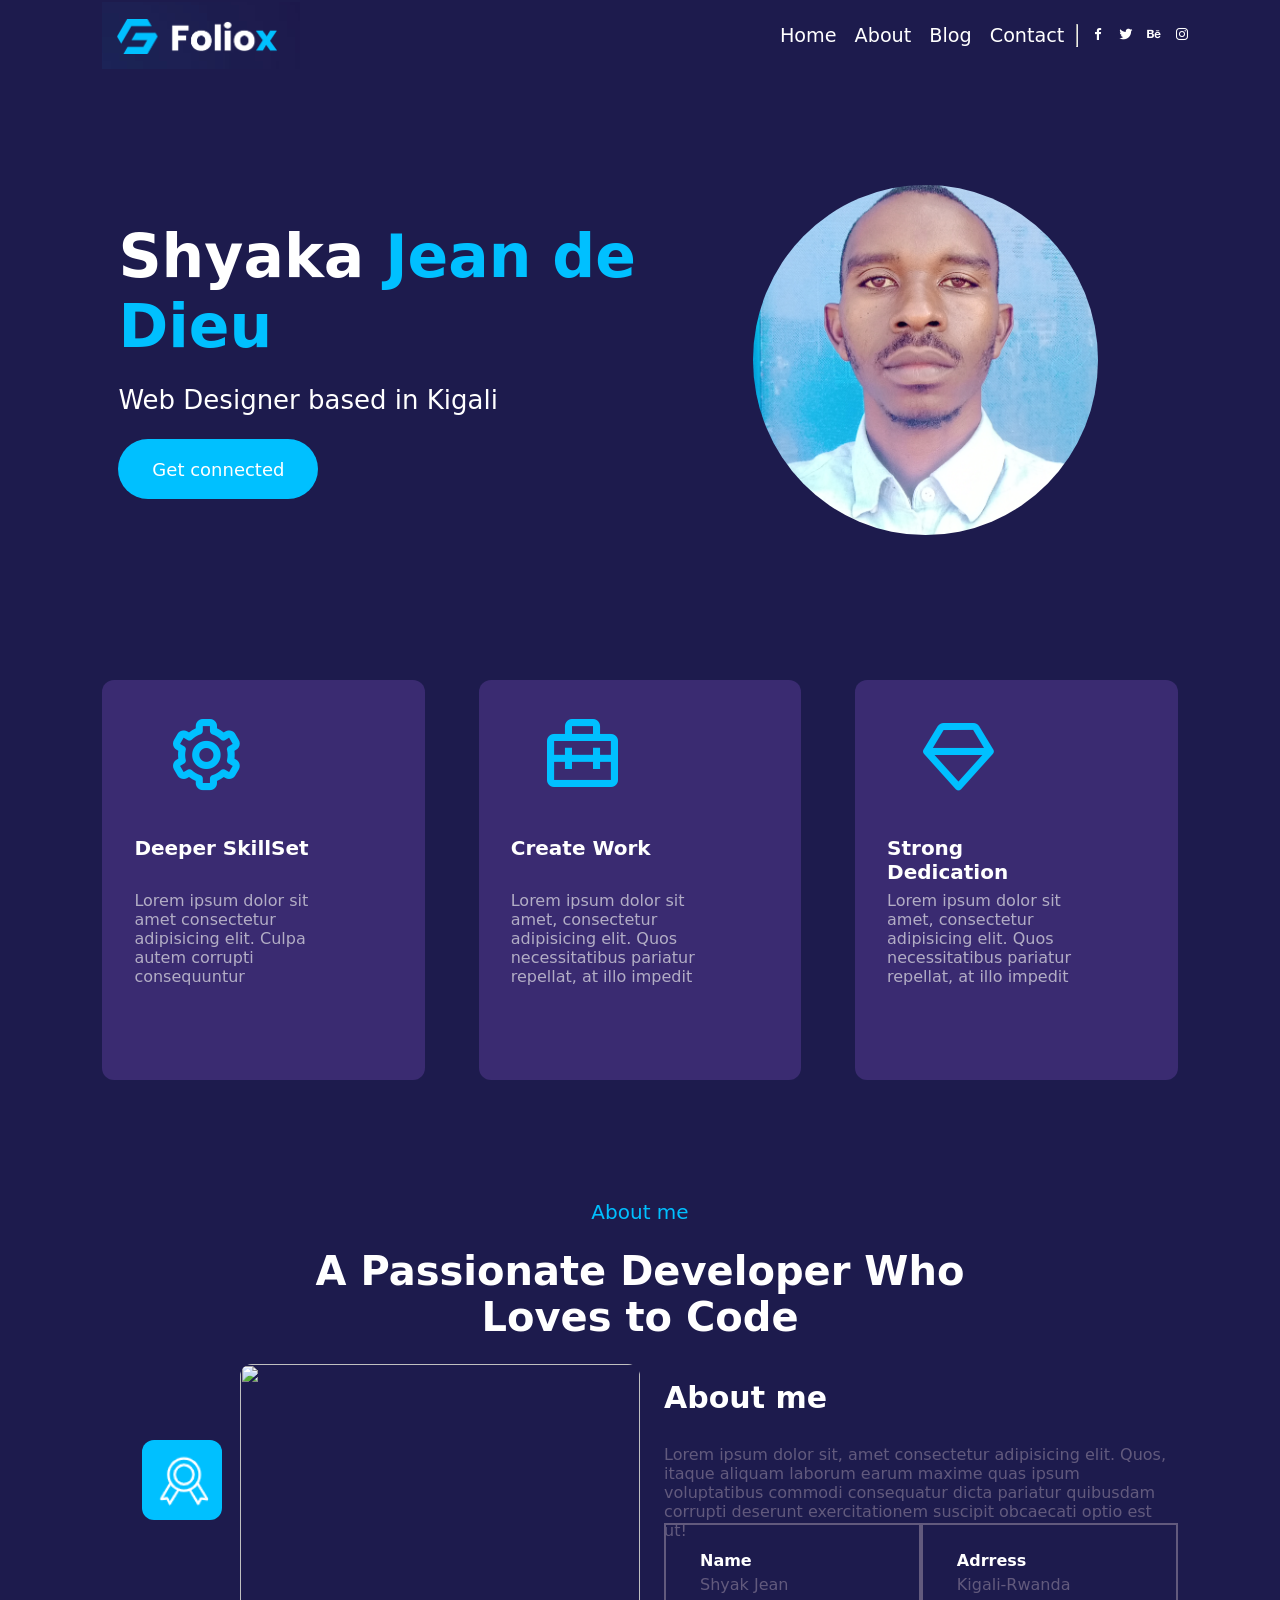
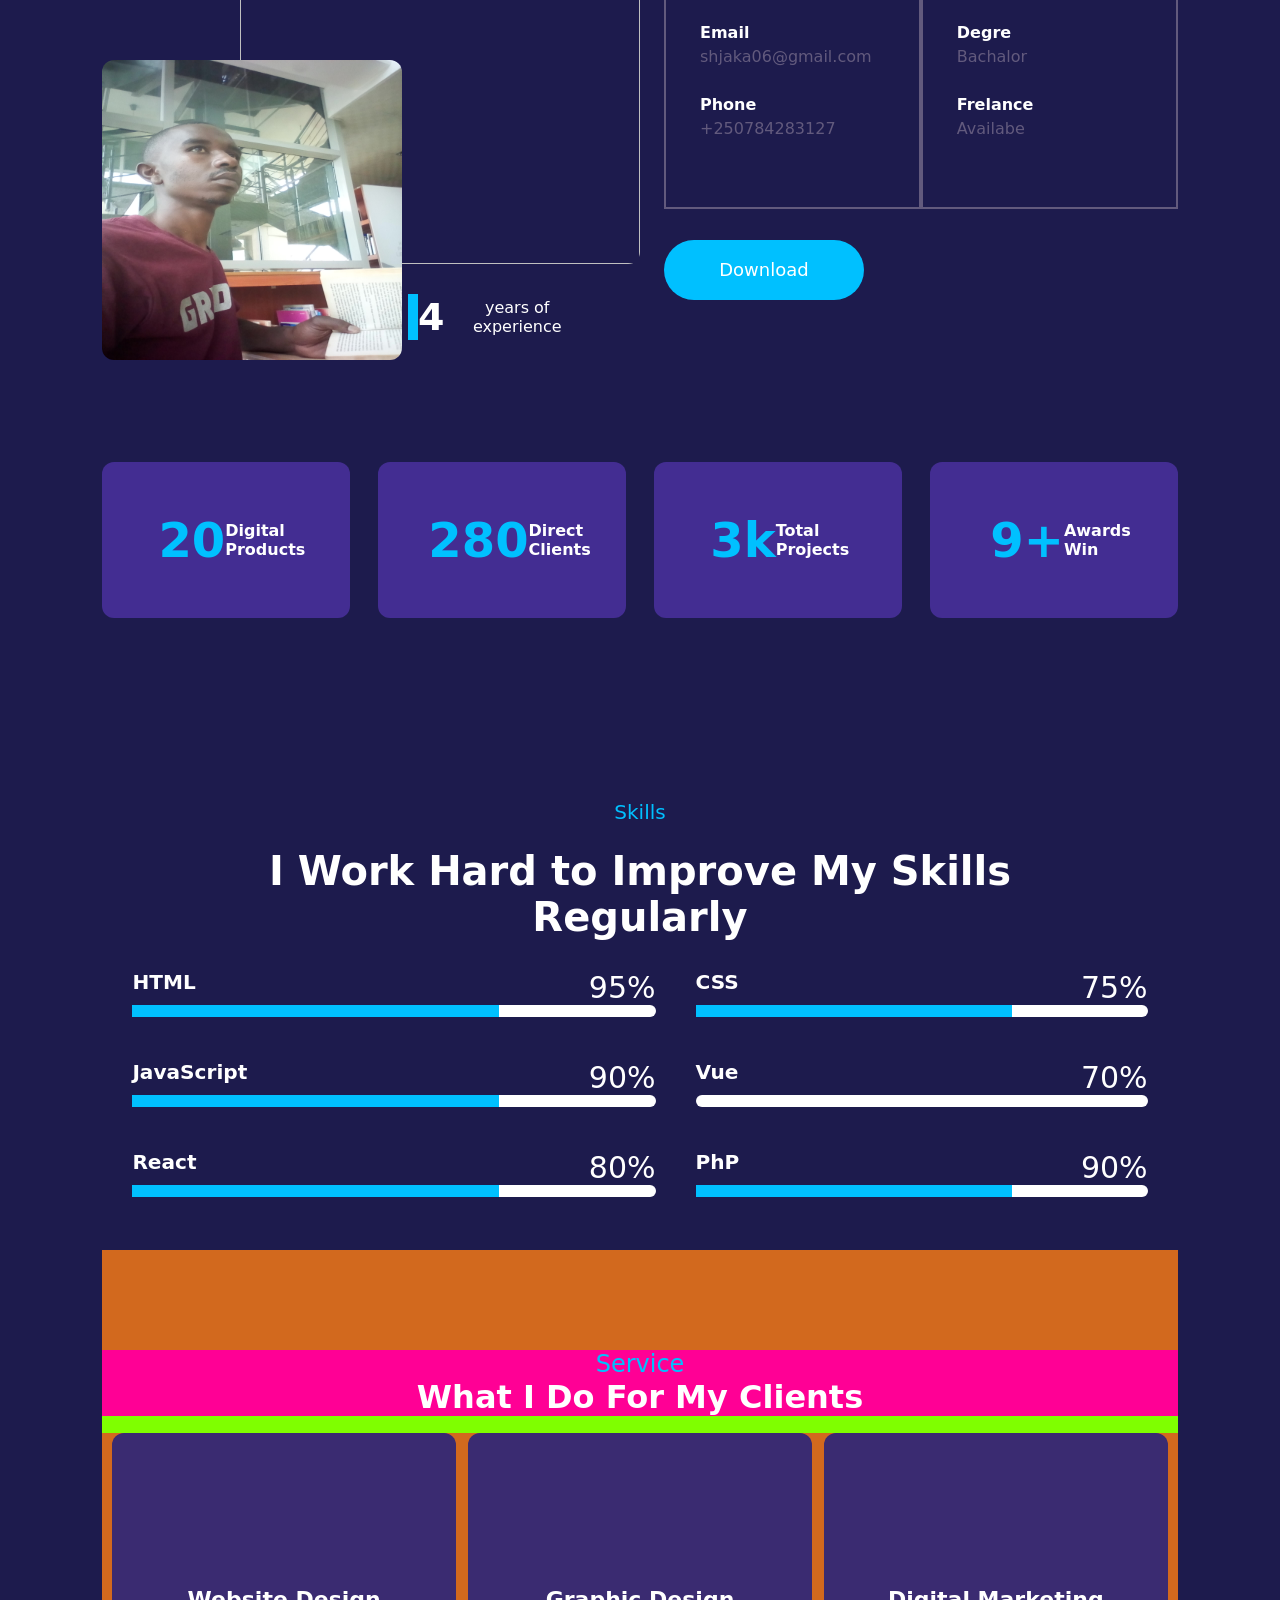
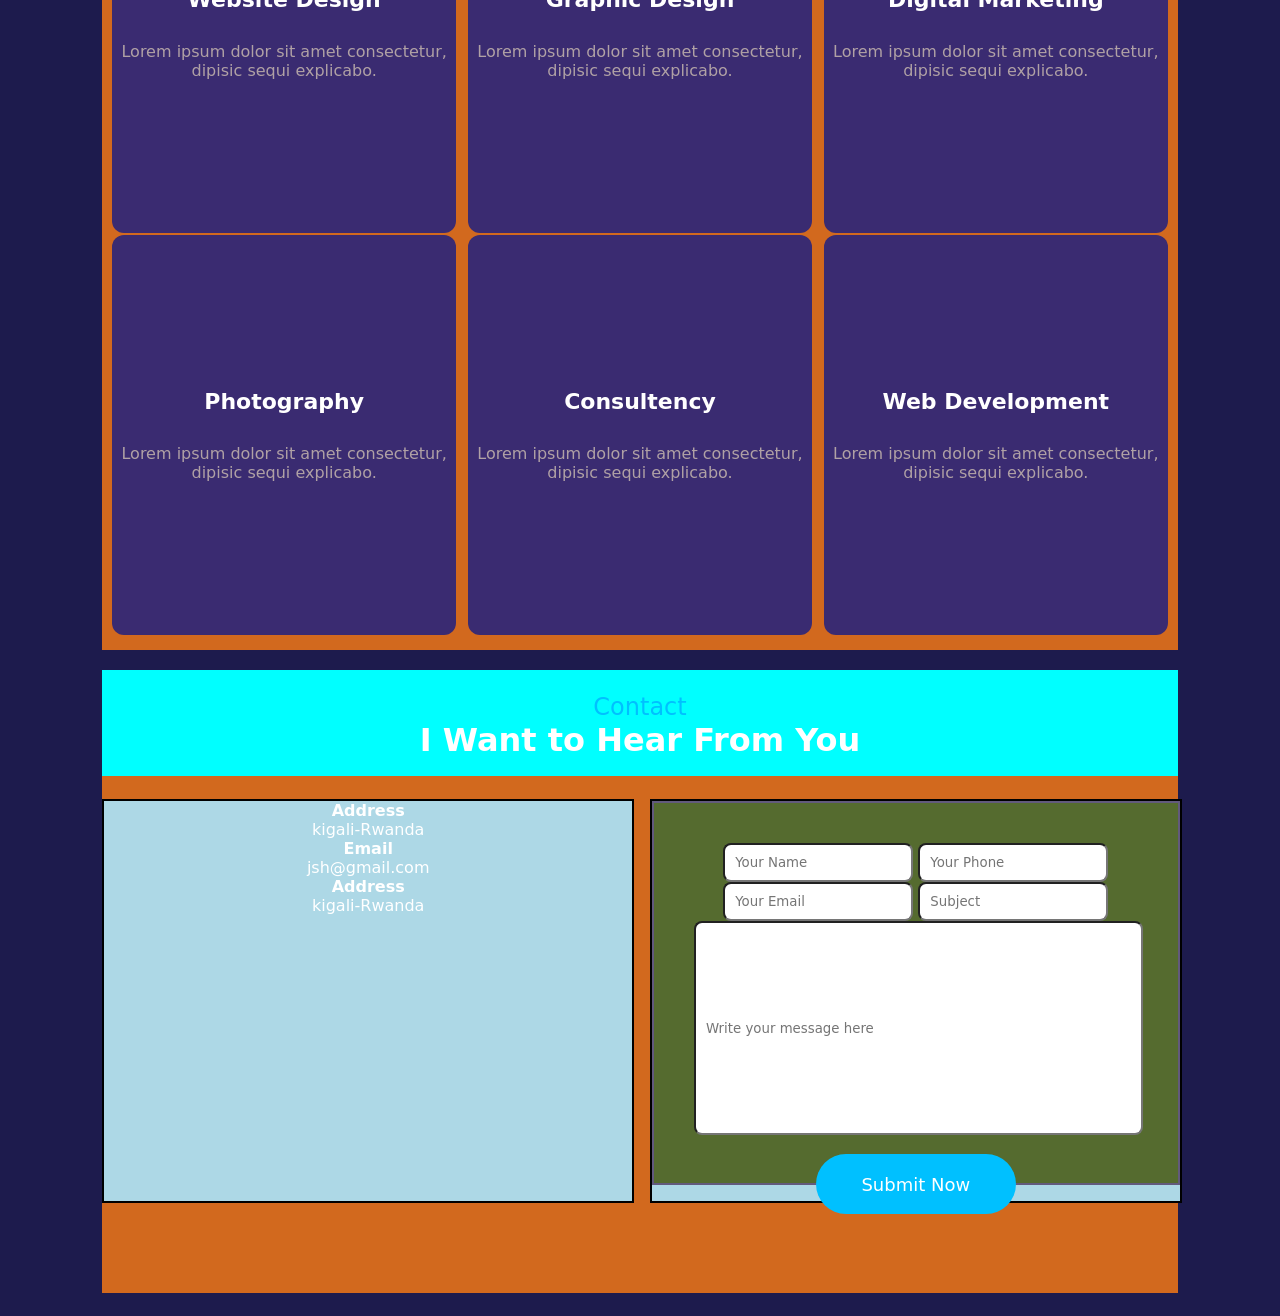
==== index.html @ 95f1f486 "modified portfolio" ====
<!DOCTYPE html>
<html lang="en">
<head>
     <meta charset="UTF-8">
     <meta http-equiv="X-UA-Compatible" content="IE=edge">
     <meta name="viewport" content="width=device-width, initial-scale=1">
     <title>SHYAKA'S PORTFOLIO</title>
     <link rel="stylesheet" href="index.css">
     <link href='https://unpkg.com/boxicons@2.1.4/css/boxicons.min.css' rel='stylesheet'>
     <link rel="stylesheet" href="https://fontawesome.com/icons/circle?s=duotone&f=classic%3Ci%20class=%22fa-solid%20fa-circle%22%3E%3C/i%3E">
    <script src="formValidation.js"></script>
</head>

<body >
    <header>
        <img src="logo.png">
        <nav class="navbar">
            <ul class="menu">
                <li><a href="#home">Home</a></li>
                <li><a href="#about">About</a></li>            
                <li><a href="#blog">Blog</a> </li>
                <li> <a href="#contact">Contact</a> </li>
            </ul>
            <hr>
            <ul class="icons">
                <li><a href=""><i class='bx bxl-facebook'></i></a></li>
                <li><a href=""><i class='bx bxl-twitter'></i></a></li>
                <li><a href=""><i class='bx bxl-behance'></i></a></li>
                <li><a href=""><i class='bx bxl-instagram'></i></a></li>
            </ul>
        </nav>  
    </header>

    <section class="home" id="home">
        <div class="main">
            <div class="title">
               <h1 >Shyaka <span>Jean de Dieu</span> </h1>
                <p>Web Designer based in Kigali</p>
                <button>Get connected</button>
            </div>

            <!-- <img src="./images/profile.jpg " alt=""> -->
            <div class="boxOfImage"></div>
        </div>
        
        <div class="box-container">
            <div class="box">
                <div class="box1">
                    <i class='bx bx-cog'></i>
                    <h4>Deeper SkillSet</h4>  
                    <p> Lorem ipsum dolor 
                        sit amet consectetur 
                        adipisicing elit. 
                        Culpa autem corrupti consequuntur 
                    </p>
                </div>
               
            </div>
            <div class="box">
                <div class="box2" >
                    <i class='bx bx-briefcase-alt-2'></i>
                    <h4>Create Work</h4>
                    <p>Lorem ipsum dolor sit amet, 
                        consectetur adipisicing elit. 
                        Quos necessitatibus pariatur repellat, 
                        at illo impedit
                    </p>
                </div>

            </div>
            <div class="box">
                <div class="box3" >
                    <i class='bx bx-diamond' ></i>
                    <h4>Strong Dedication</h4>
                    <p>Lorem ipsum dolor sit amet, 
                        consectetur adipisicing elit. 
                        Quos necessitatibus pariatur repellat, 
                        at illo impedit
                    </p>
                </div>
            </div>
        </div>
    </section>

    <section class="about" id="about">
        
        <div class="about-title">
            <h4>About me</h4>
            <h3>A Passionate Developer Who <br>Loves to Code</h3>
        </div>
        <div class="about-content">
            <div class="content1">
                <img class="img1" src="images/image3.jpg">
                <img class="img2" src="images/image2.jpg">
                <img class="top-logo" src="/images/ic1.png">
                <div class="about-bottom"><hr><h3>4</h3><p>years of experience </p></div>
            </div>
            <div class="content2">
                <h3>About me</h3>
                <p>Lorem ipsum dolor sit, amet consectetur adipisicing elit. Quos, 
                itaque aliquam laborum earum maxime quas ipsum voluptatibus commodi 
                consequatur dicta pariatur quibusdam 
                corrupti deserunt exercitationem suscipit obcaecati optio est ut!
                </p>
                <div class="tables">
                    <div class="table1">
                        <h4>Name</h4>
                        <p>Shyak Jean</p>
                        <h4>Email</h4>
                        <p>shjaka06@gmail.com</p>
                        <h4>Phone</h4>
                        <p>+250784283127</p>
                    </div>
                    <div class="table2">
                        <h4>Adrress</h4>
                        <p>Kigali-Rwanda </p>
                        <h4>Degre</h4>
                        <p>Bachalor</p>
                        <h4>Frelance</h4>
                        <p>Availabe</p>
                    </div>

                </div>

                <button>Download</button>
            </div>
           
        </div>
        <div class="content-boxes">
            <div class="box1">
                <h4>20</h4>
                <p>Digital<br>Products</p>
                
            </div>
            <div class="box2">
                <h4>280</h4>
                <p>Direct<br>Clients</p>
            </div>
            <div class="box3">
                <h4>3k</h4>
                <p>Total<br>Projects</p>
            </div>
            <div class="box4">
                <h4>9+</h4>
                <p>Awards<br>Win</p>
            </div>
        </div>
    </section>
    <section class="Skills">
        <div class="about-title">
            <h4>Skills</h4>
            <h3>I Work Hard to Improve My Skills<br>Regularly</h3>
        </div>
        <div class="service-content">
            <div class="lang">
                <div class="title">
                    <h6>HTML</h6>
                    <p>95%</p>
                </div>
                <div class="bar">
                    <div class="level"></div>
                </div>
            </div>
            <div class="lang">
                <div class="title">
                    <h6>CSS</h6>
                    <p>75%</p>
                </div>
                <div class="bar">
                    <div class="level"></div>
                </div>
            </div>
            <div class="lang">
                <div class="title">
                    <h6>JavaScript</h6>
                    <p>90%</p>
                </div>
                <div class="bar">
                    <div class="level"></div>
                </div>
            </div>
            <div class="lang">
                <div class="title">
                    <h6>Vue</h6>
                    <p>70%</p>
                </div>
                <div class="bar">
                    <div cl  background-color: chartreuse
                    ass="level html"></div>
                </div>
            </div>
            <div class="lang">
                <div class="title">
                    <h6>React</h6>
                    <p>80%</p>
                </div>
                <div class="bar">
                    <div class="level"></div>
                </div>
             </div>
            <div class="lang">
                <div class="title">
                    <h6>PhP</h6>
                    <p>90%</p>
                </div>
                <div class="bar">
                    <div class="level"></div>
                </div>
            </div>
        </div>
    </section>
    <section class="service " id="service">
        <div class="service-title" >
               <span>Service</span> 
                <h4>What I Do For My Clients</h4>
        </div>
        <div class="service-box-parts">

             <div class="box">
                <i class="fa-duotone fa-circle"></i>
                <h4>Website Design</h4>
                <p>Lorem ipsum dolor sit amet consectetur, 
                   dipisic sequi explicabo.
                </p>
             </div>
             <div class="box">
                <i></i>
                <h4>Graphic Design</h4>
                <p>Lorem ipsum dolor sit amet consectetur, 
                   dipisic sequi explicabo.
                </p>

             </div>
    
             <div class="box">
                <i></i>
                <h4>Digital Marketing</h4>
                <p>Lorem ipsum dolor sit amet consectetur, 
                   dipisic sequi explicabo.
                </p>
             </div>
    
             <div class="box">
                <i></i>
                <h4>Photography</h4>
                <p>Lorem ipsum dolor sit amet consectetur, 
                   dipisic sequi explicabo.
                </p>
             </div>
    
             <div class="box">
                <i></i>
                <h4>Consultency </h4>
                <p>Lorem ipsum dolor sit amet consectetur, 
                   dipisic sequi explicabo.
                </p>
             </div>
    
             <div class="box">
                <i></i>
                <h4> Web Development</h4>
                <p>Lorem ipsum dolor sit amet consectetur, 
                    dipisic sequi explicabo.
                 </p>
             </div>
        </div>
        <div></div>
    
    </section>
    <section class="contact" id="contact">
    
        <div class="contact-title" >
                <span>Contact</span> 
                 <h4>I Want to Hear From You</h4>
        </div>
        <div class="container-contact">
            <div class="my-address">
                <div  class="icons"></div>
                <div class="my-contact">
                    <h4>Address</h4>
                    <p>kigali-Rwanda</p>
                    <h4>Email</h4>
                    <p>jsh@gmail.com</p>
                    <h4>Address</h4>
                    <p>kigali-Rwanda</p>
                </div>
            </div>
            <div class="write-for-me">
            
 
    <form id="login-form" name="myForm"  onsubmit=" return validationForm();return validatePhone(phone) " method="get">
                     <input type="text" id="username" name="username" placeholder="Your Name">
                     <input type="text" id="phone" name="phone" placeholder="Your Phone" ><br>
                     <input type="email" id="email" name="email" placeholder="Your Email">
                     <input type="text" id="username" name="username" placeholder="Subject" ><br>
                     <input type="text" id="username" class="message" name="message" placeholder="Write your message here"><br><br>
                     <button type="submit">Submit Now</button>
                       
                </form>
            </div>
        </div>

    </section                                                                                                                                                                                                                                                                                                                                                                                                                                                                                                                                                                                                                                                                                                                                                                                                                                                                                                                                                                                                                                                                                                                                                                                                                                                                                                                                                                                                                                                                                                                                                                                                                                                                                                                                                                                                                                                                                                                                                                                                                                                                                                                                                                                                                                                                                                                                                                                                                                                                                                                                                                                                                                                                                                                                                                                                                                                                                                                                                                                                                                                                                                                                                                                                                                                                                                                                                                                                                                                                                                                                                                                                                                                                                                                                                                                                                                                                                                                                                                                                                                                                                                                                                                                                                                                                                                                                                                                                                                                                                                                                                                                                                                                                                                                                                                                                                                                                                                                                                                                                                                                                                                                                                                                                                                                                                                                                                                                                                                                                                                                                                                                                                                                                                                                                                                                                                                                                                                                                                                                                                                                                                                                                                                                                                                                                                                                                                      >
</body>
</html>
---- index.css ----
* {
  padding: 0;
  margin: 0;
  color: #fff;
  text-align: center;
  scroll-behavior: smooth;
  font-family: system-ui, -apple-system, BlinkMacSystemFont, 'Segoe UI', Roboto, Oxygen, Ubuntu, Cantarell, 'Open Sans', 'Helvetica Neue', sans-serif;
}

body {
  padding: 0 8%;
  background-color: #1D1B4D;
  overflow-x: hidden;
}

header {
  z-index: 2;
  display: flex;
  justify-content: space-between;
  align-items: center;
  position: fixed;
  height: 70px;
  width: 85%;
  background-color: #1D1B4D;
}

header .navbar {
  display: flex;
  gap: 12px;
}

header .navbar .menu {
  list-style-type: none;
  display: flex;
  gap: 18px;
}

.menu li a {
  color: #fff;
  font-size: larger;
  font-weight: 380;
  text-decoration: none;
}

.menu li a:hover {
  color: #00C0FF;
}

header .navbar .icons {
  list-style-type: none;
  display: flex;
  justify-content: space-between;
  gap: 12px;
  width: 30%;
  align-items: center;
}

header .navbar .icons li a {
  text-decoration: none;
}

i {
  color: #fff;
}

i:hover {
  color: #00C0FF;
}

.main {
  width: 100%;
  display: flex;
  justify-content: space-between;
  height: 50vw;
  padding-top: 40px;
  align-items: center;
}

.main .title {
  display: flex;
  flex-direction: column;
  justify-content: center;
  text-align: left;
  gap: 24px;
  width: 60%;
  height: 100%;
  padding-left: 16px;
}

.main .title h1 {
  font-size: 60px;
  color: #fff;
  text-align: left;
}

.main .title h1 span {
  color: #00C0FF;
}

.main .title p {
  color: #fff;
  font-size: 26px;
  text-align: left;
}

button {
  width: 200px;
  height: 60px;
  border: none;
  background-color: #00C0FF;
  padding: 12px 12px;
  border-radius: 100px;
  color: #fff;
  font-size: 18px;
}

button:hover {
  color: #000;
  background-color: #fff;

}


  .main .boxOfImage{
  width: 350px;
  height: 350px;
  background-color: rgb(39, 48, 100);
  background-image: url("/images/profile.jpg");
  background-position: center;
  background-size: cover;
  border-radius: 50%;
  background-position-y: -265px;
  margin-right: 80px;

}

 .box-container {
  display: flex;
  justify-content: space-between;
  height: 400px;
  width: 100%;
}

 .box {
  width: 30%;
  height: 100%;
  background-color: #3A2B71;
  border-radius: 12px;
  display: flex;
  flex-direction: column;
  align-items: left;
  justify-content: space-between;
}
  .box .box1 i{
  width:200px;
  height: 15px;
  color: #00C0FF;
  font-size: 85px;
  text-align: left;
  padding: auto;
  padding-top: 32px;
  /* padding-left: ; */

}
.box .box1 h4{

  width:200px;
  height: 15px;
  color: white;
  font-size: 20px ;
  padding-top: 40px;
  padding-left: 32px;
  text-align: left;

  

}
.box .box1 p{

  width:200px;
  height: 15px;
  color: #B2ADC5;
  font-size: 16px;
  padding-top: 40px;
  text-align: left;
  padding-left: 32px;
}

.box .box2 i{
  width:200px;
  height: 15px;
  color: #00C0FF;
  font-size: 85px;
  text-align: left;
  padding: auto;
  padding-top: 32px;
  /* padding-left: ; */
  
}
.box .box2 h4{

  width:200px;
  height: 15px;
  color: white;
  font-size: 20px ;
  padding-top: 40px;
  padding-left: 32px;
  text-align: left;
}
.box .box2 p{

  width:200px;
  height: 15px;
  color: #B2ADC5;
  font-size: 16px;
  padding-top: 40px;
  text-align: left;
  padding-left: 32px;
}
.box .box3 i{
  width:200px;
  height: 15px;
  color: #00C0FF;
  font-size: 85px;
  text-align: left;
  padding: auto;
  padding-top: 32px;
  /* padding-left: ; */
  
}
.box .box3 h4{

  width:200px;
  height: 15px;
  color: white;
  font-size: 20px ;
  padding-top: 40px;
  padding-left: 32px;
  text-align: left;
}
.box .box3 p{
  width:200px;
  height: 15px;
  color: #B2ADC5;
  font-size: 16px;
  padding-top: 40px;
  text-align: left;
  padding-left: 32px;
}






.about {
  padding-top: 120px;
  height: 900px;
  margin-bottom: 300px;
}

.about-title h4 {
  color: #00C0FF;
  font-size: 20px;
  font-weight: 450;
}

.about-title h3 {
  margin-top: 24px;
  font-size: 40px;
}

.about-content {
  display: flex;
  width: 100%;
  height: 620px;
}

.content1 {
  width: 50%;
  position: relative;
  padding: 12px;
}

.content1 .img1{
  height: 500px; 
  top: 24px;
  right: 0;
  width: 400px;
  border-radius: 12px;
  position: absolute;
} 

.content1 .img2 {
  height: 300px;
  z-index: 1;
  width: 300px;
  border-radius: 12px;
  position: absolute;
  bottom: 0;
  left: 0;
}

.top-logo {
  height: 80px;
  z-index: 1;
  width: 80px;
  border-radius: 12px;
  position: absolute;
  top: 100px;
  left: 40px;
}

.about-bottom {
  height: 50px;
  z-index: 1;
  width: 200px;
  position: absolute;
  bottom: 18px;
  right: 50px;
  display: flex;
  justify-content: space-between;
  align-items: center;
}

.about-bottom hr {
  margin-left: 18px;
  height: 36px;
  border: 5px solid #00C0FF;
}

.about-bottom h3 {
  font-size: 38px;
}

.content2 {
  width: 50%;
  display: flex;
  flex-direction: column;
  justify-content: space-between;
  padding: 40px 0 60px 24px;
  border-radius: 2px;

}
.content2 h3{
  font-size: 30px;
  text-align:left ;
  height: 10px;
  margin-bottom: 12px;
  

}

.content2 p{
  color: #625A7D;
  height: 12px;
  text-align: left;
  margin-bottom:12px;
  padding-top: 12px;

}
.content2 button{
margin-top: px;
}
 .tables{
  margin-top: 24px;
  display: flex;

  
 

}
.content2 .tables .table1 {
  justify-content: space-between;
  text-align: left;
  margin-bottom: 45 px;
  width: 50%;;
  height:280px;
  padding: auto;
  padding-top: 2px;
  border: 2px solid #625A7D;
}
.content2 .tables .table1 h4{
color:#fff;
padding-top: 24px;
padding-left: 34px;
text-align: left;

}
.content2 .tables .table1 P{
color:#625A7D;
padding-top: 5px;
padding-left: 34px;
text-align: left;
}


.content2 .tables .table2{
  text-align: left;
  margin-bottom: 45 px;
  width: 50%;;
  height:280px;
  padding: auto;
  padding-top: 2px;
  border: 2px solid #625A7D;
  


}
.content2 .tables .table2 h4{
color:#fff;
padding-top: 24px;
padding-left: 34px;
text-align: left;

}
.content2 .tables .table2 P{
color:#625A7D;
padding-top: 5px;
padding-left: 34px;
text-align: left;
}

.content-boxes{
 width:100%;
 height: 300px;
 display: flex;
  margin-top: 30px;
  justify-content: space-between;
  align-items: center;

}
.content-boxes .box1{
  width: 23%;
  height: 52%;
  background-color: #432D92;
  border-radius: 12px;
  display: flex;
  flex-direction: row;
  align-items: center;
  text-align: center;
  row-gap: 1px;
  justify-content: space-between;
  /* margin: 30px; */
}
.content-boxes .box1 h4{
  padding-left: 56px;
  color:#00C0FF;
  font-size: 48px;
}
.content-boxes .box1 p{
  padding-right: 56px;
  /* color:#00C0FF; */
  font-size: 16px;
  text-align: left;
  font-weight: bold;
}

.content-boxes .box2{
  width: 23%;
  height: 52%;
  background-color: #432D92;
  border-radius: 12px;
  display: flex;
  flex-direction: row;
  align-items: center;
  text-align: center;
  row-gap: 1px;
  justify-content: space-between;
  /* margin: 30px; */
}


.content-boxes .box2 h4{
  padding-left: 50px;
  color:#00C0FF;
  font-size: 48px;
}
.content-boxes .box2 p{
  padding-right: 50px;
  /* color:#00C0FF; */
  font-size: 16px;
  text-align: left;
  font-weight: bold;
}


.content-boxes .box3{
  width: 23%;
  height: 52%;
  background-color: #432D92;
  border-radius: 12px;
  display: flex;
  flex-direction: row;
  align-items: center;
  text-align: center;
  row-gap: 1px;
  justify-content: space-between;
  /* margin: 30px; */
}
.content-boxes .box3 h4{
  padding-left: 56px;
  color:#00C0FF;
  font-size: 48px;
}
.content-boxes .box3 p{
  padding-right: 56px;
 
  font-size: 16px;
  text-align: left;
  font-weight: bold;
}
.content-boxes .box4{
  width: 23%;
  height: 52%;
  background-color: #432D92;
  border-radius: 12px;
  display: flex;
  flex-direction: row;
  align-items: center;
  text-align: center;
  row-gap: 1px;
  justify-content: space-between;
 
}
.content-boxes .box4 h4{
  padding-left: 60px;
  color:#00C0FF;
  font-size: 48px;
}
.content-boxes .box4 p{
  padding-right: 58px;

  font-size: 16px;
  text-align: left;
  font-weight: bold;
}

.service-content {
  display: grid;
  grid-template-columns: auto auto;
  padding: 10px;
}
.lang {
  padding: 20px;
  height: 50px;
  font-size: 30px;
  text-align: center;
}

.lang .bar {
  background-color: #fff;
  width: 100%;
  border-radius: 12px;
  height: 12px;
  position: relative;
}
.lang .title {
  display: flex;
  justify-content: space-between;
}

.lang .level {
  position: absolute;
  height: 100%;
  width: 70%;
  background-color: #00C0FF;
}

.lang .level.html {
  width: 20%;
}

/* Section of service */
.service{
  padding-top: 100px;
  height:900px;
  background-color: chocolate; 
  margin-bottom: 20px;
  margin-top: 20px;
}
.service .service-title{
  background-color: rgb(255, 0, 149); 
  
}
.service .service-title span{
  color:#00C0FF;
  font-size: 24px;
  padding-bottom: 5%;
  
}
.service .service-title h4 {
  font-size: 32px;
}
.service-box-parts{
  height:0;
  padding: 0px;
  background-color: chartreuse; 
  margin-bottom: 0;
  display: flex;
  flex-wrap: wrap;
  justify-content:space-evenly;
  margin-left: 0;
  padding-left: 0;
  padding-top: 17px;
  gap: 2px;
  padding-right: 0px;
  
  width: 100%;

 


}
.service-box-parts .box{
  
  /* flex-direction: row ; */
  
  justify-content: center;
  height: 400px;
  width:32% ;

  background-color:#3A2B71;
  /* border-radius: 5px; */
  
  
}
.service-box-parts .box h4{
  font-size: 22px;
  padding: 0px;
  text-align: center;


}

.service-box-parts .box p{
  margin-top: 30px;
  color: #B0A1A5;
  text-align:center;
}
/* The Contact section */
.contact{
  background-color: chocolate;
  width:100%;
  height: 600px;
  padding-bottom: 23px;
  margin-bottom: 23px;
}
 .contact-title{
  
  background-color: aqua;
  padding: 23px;
  height: 60px;
  
}
.contact .contact-title span{
  
  color:#00C0FF;
  font-size: 24px;
  padding-bottom: 5%;
  
}
.contact .contact-title h4{
  font-size: 32px;
}
.contact .container-contact{
 
    display: grid;
    grid-template-columns: repeat(2, 1fr);
    grid-gap: 20px;
    align-items: center;
  }
  
  .contact .container-contact .my-contact,.write-for-me{
    width: 100%;
    height: 400px;
    background-color: lightblue;
    border: 2px solid black;
    margin-top: 23px;
  }
  .contact .container-contact .write-for-me #login-form{
    height: 300px;
    padding: 40px;
    background-color: darkolivegreen;
    border: 2px,solid,#625A7D;
  }
  #login-form input{
    width:25%px;
    padding: 5px;
    height: 25px;
    border-radius: 8px;
    text-align: left;
    padding-left: 10px;
    color:#625A7D;

  }
  #login-form .message{
    width:97%;
    height: 200px;
    text-align: left;
    margin-top: 0;
  }


/* 
  .contact .container-content .my-address{
    display: flex;
    justify-content: space-between;
    align-self: center;
  
  }
  .contact .container-content .my-address div{
  width: 45%;
  height: 200px;
  background-color: lightblue;
} */
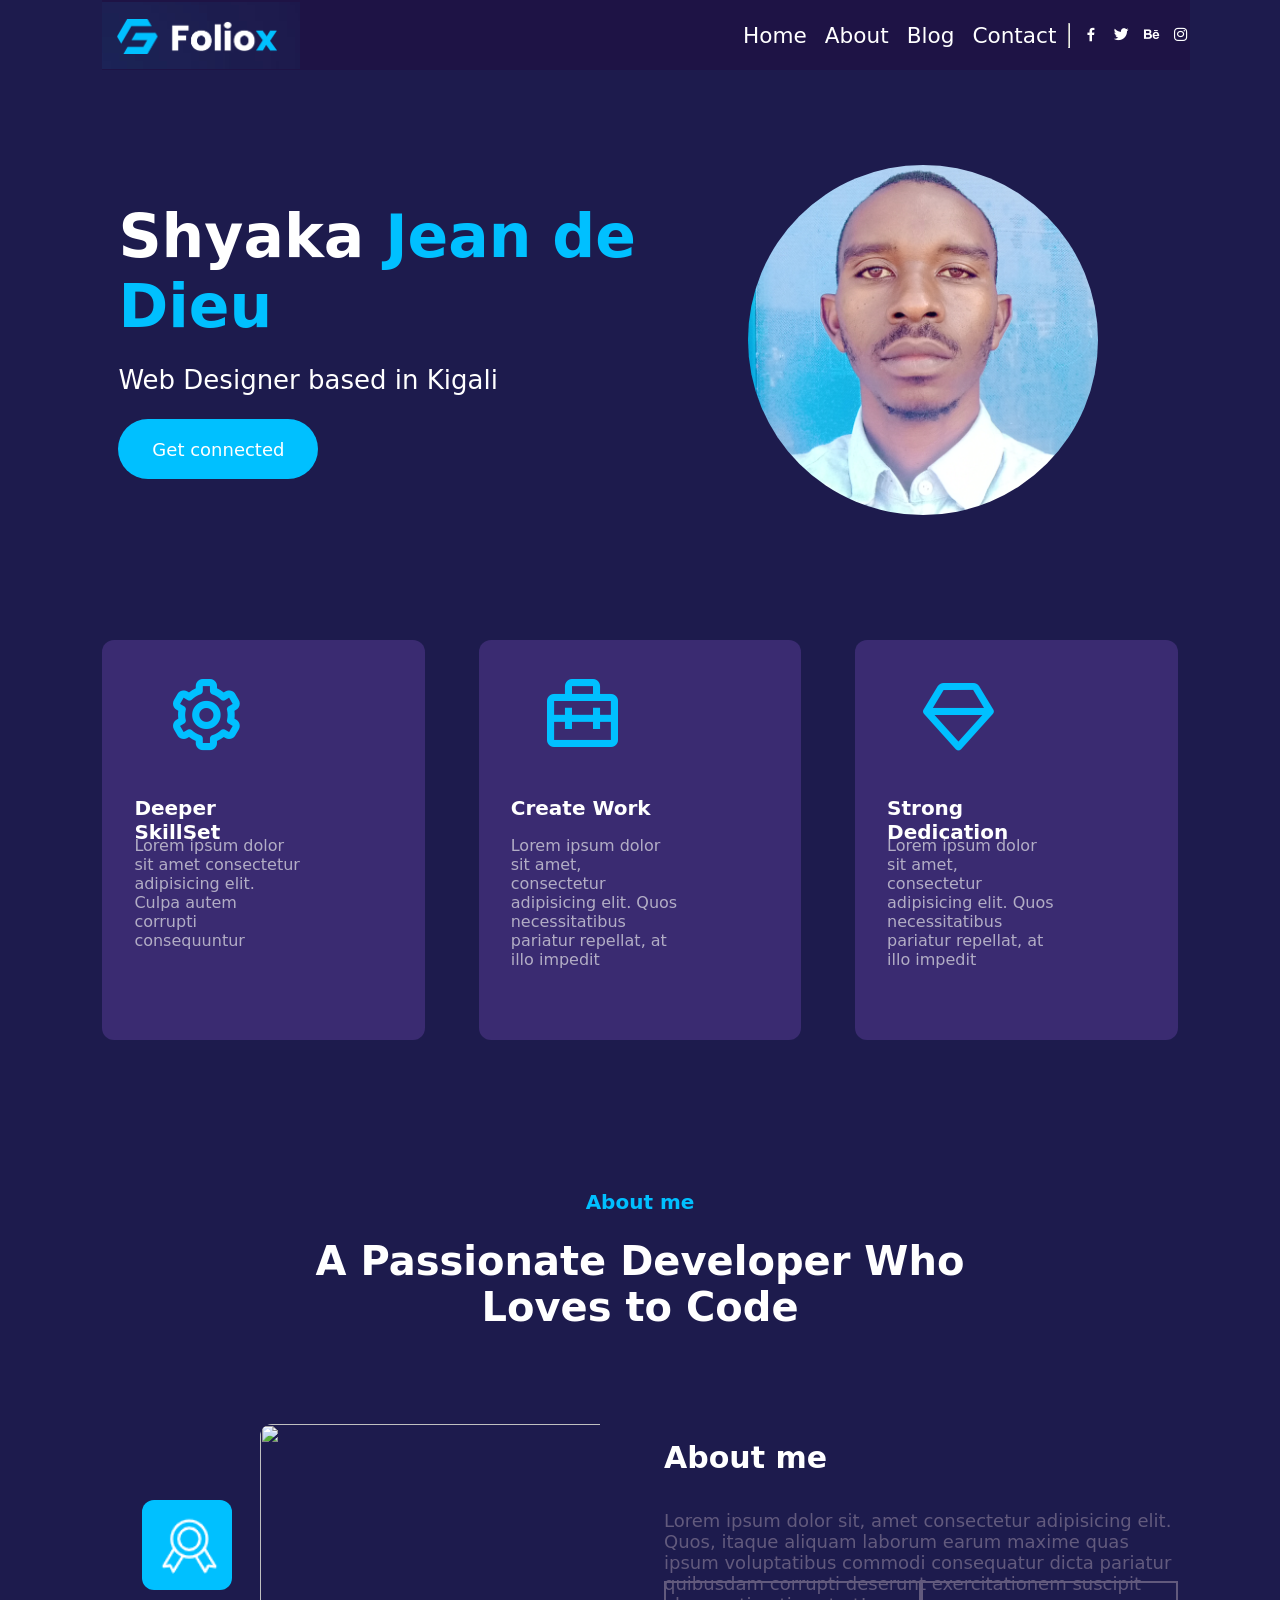
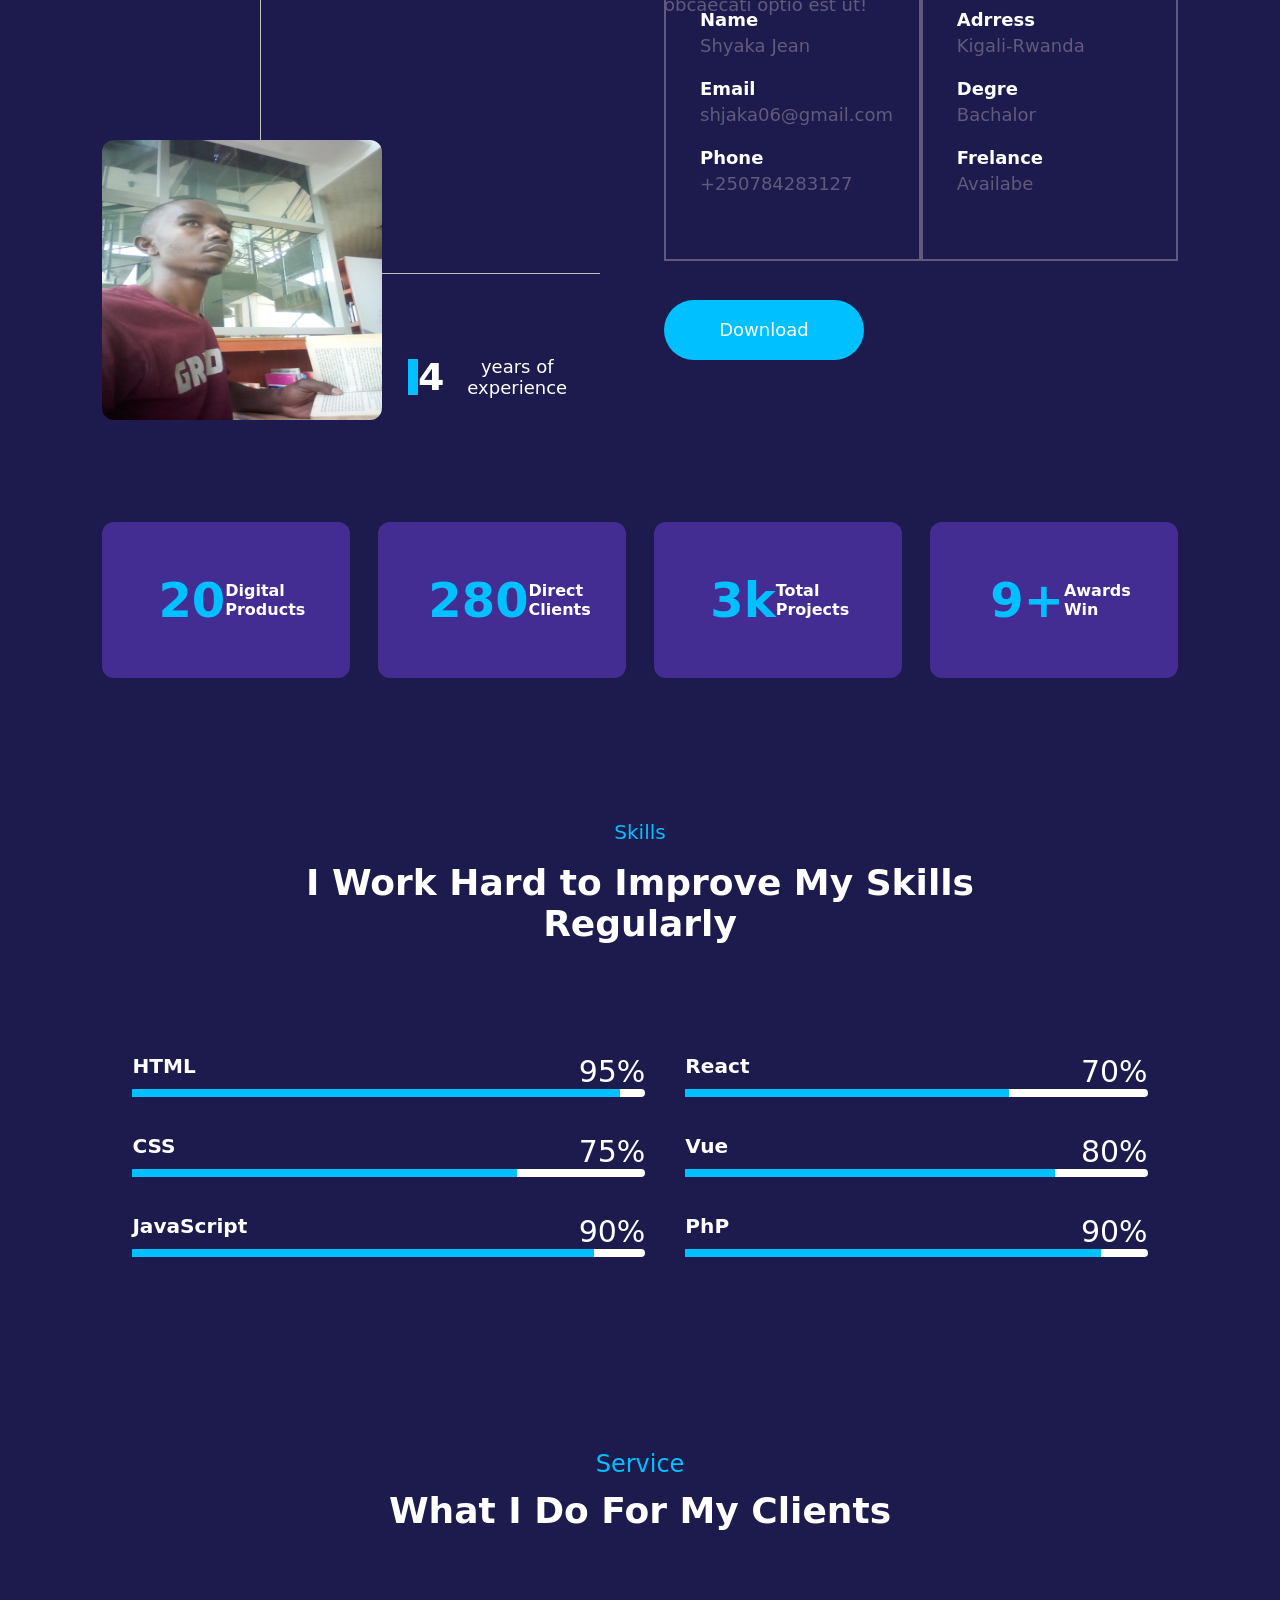
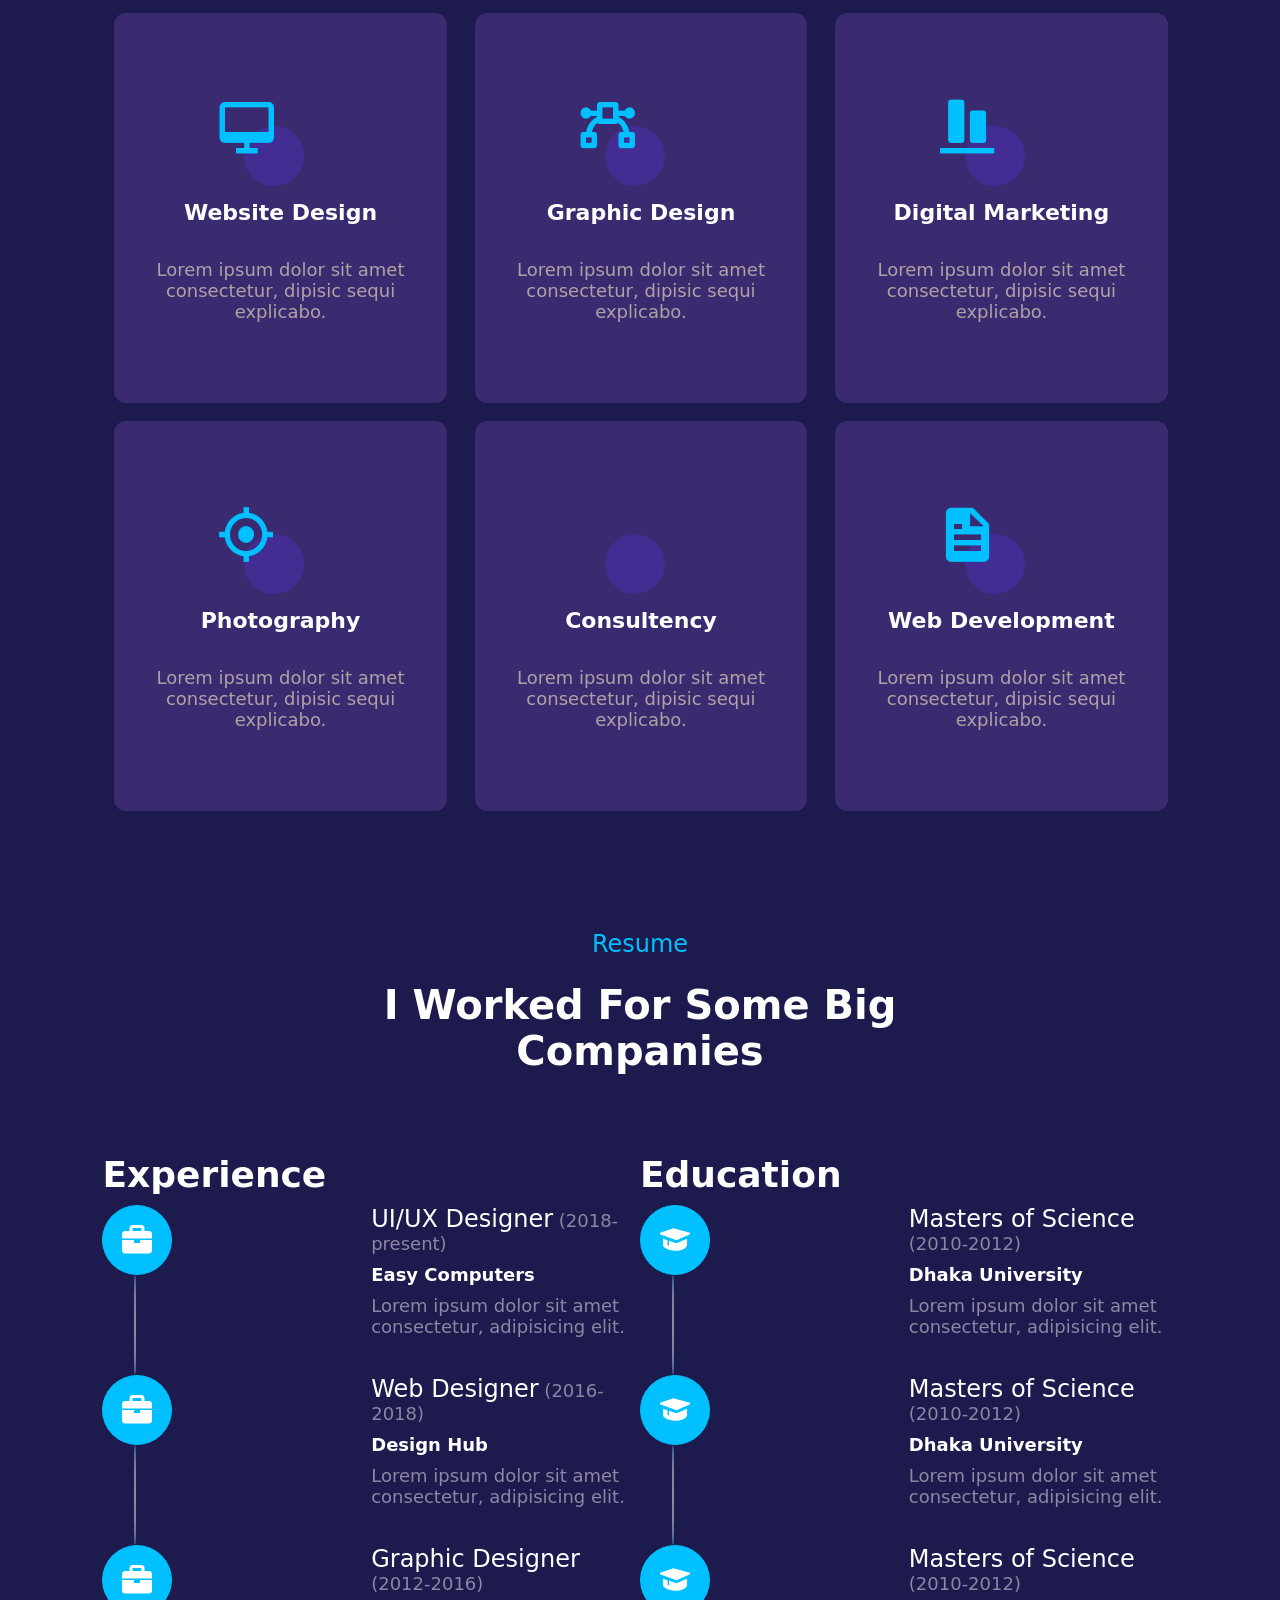
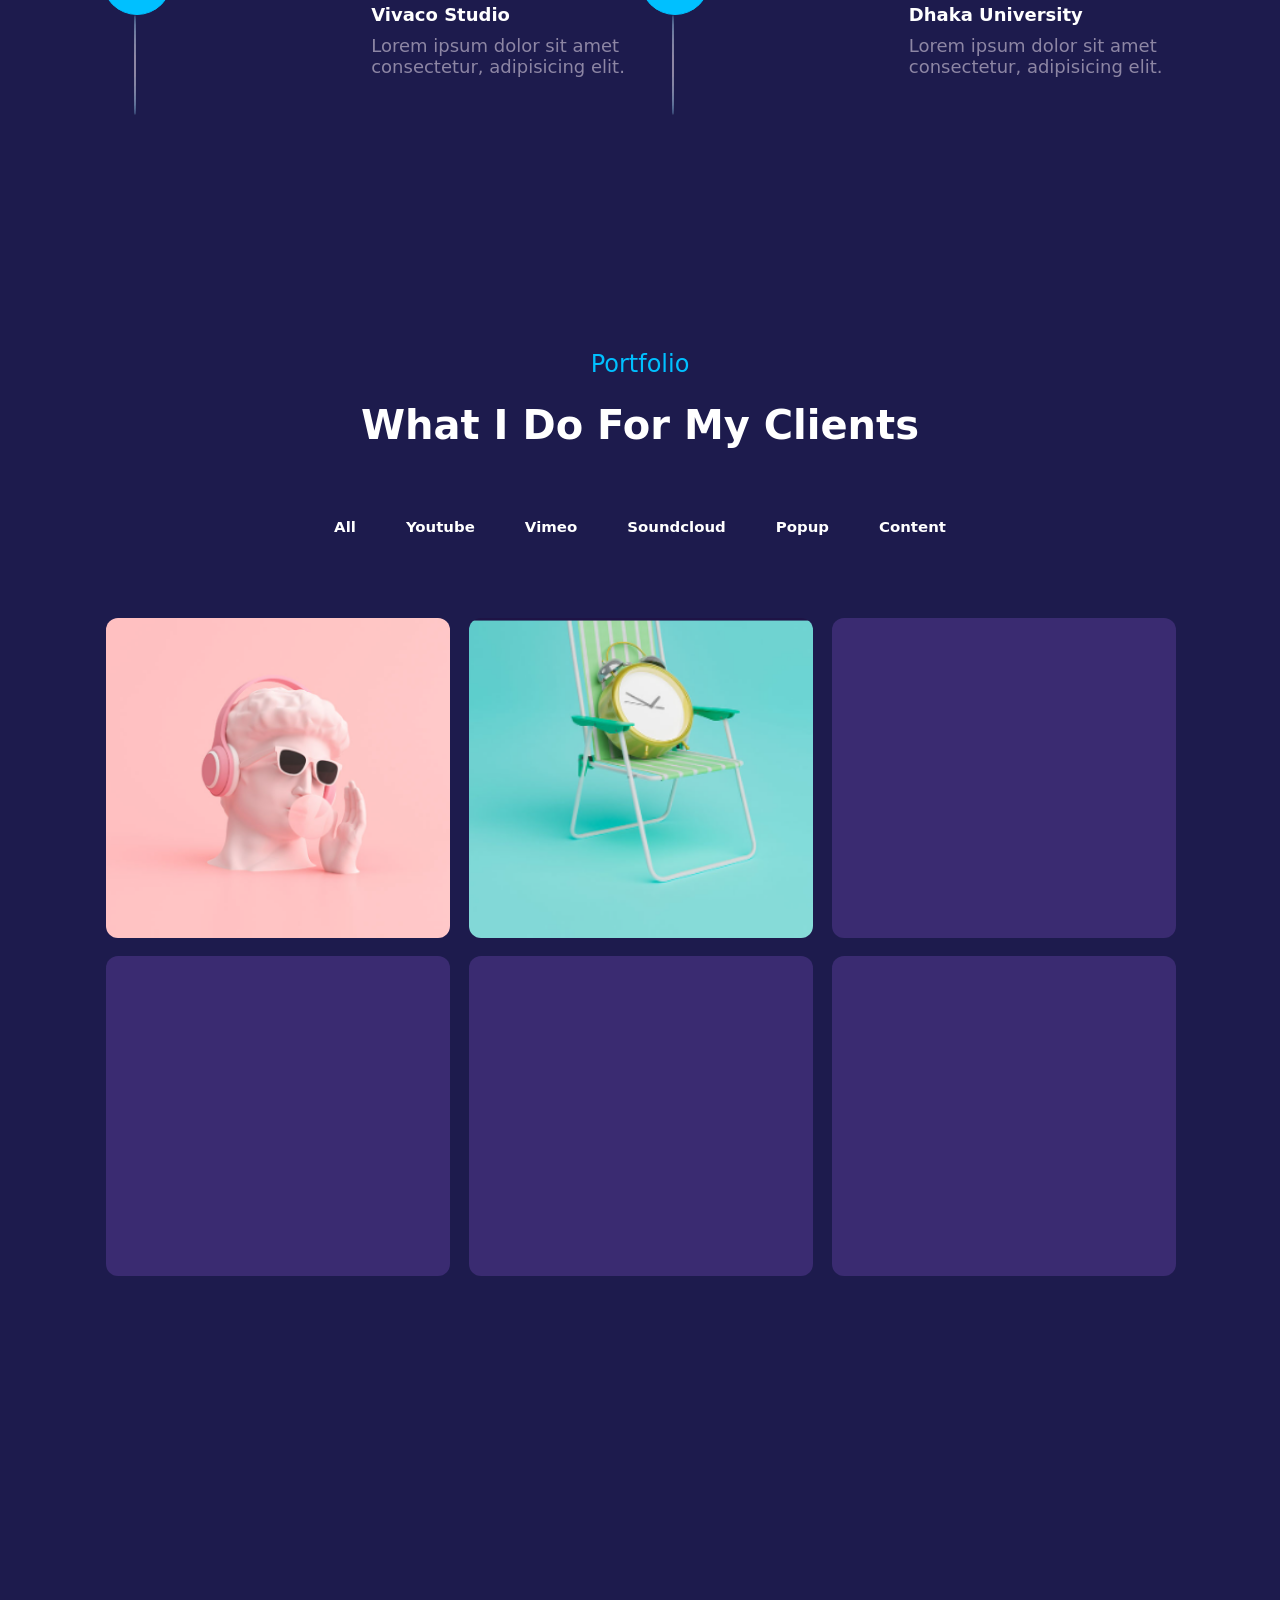
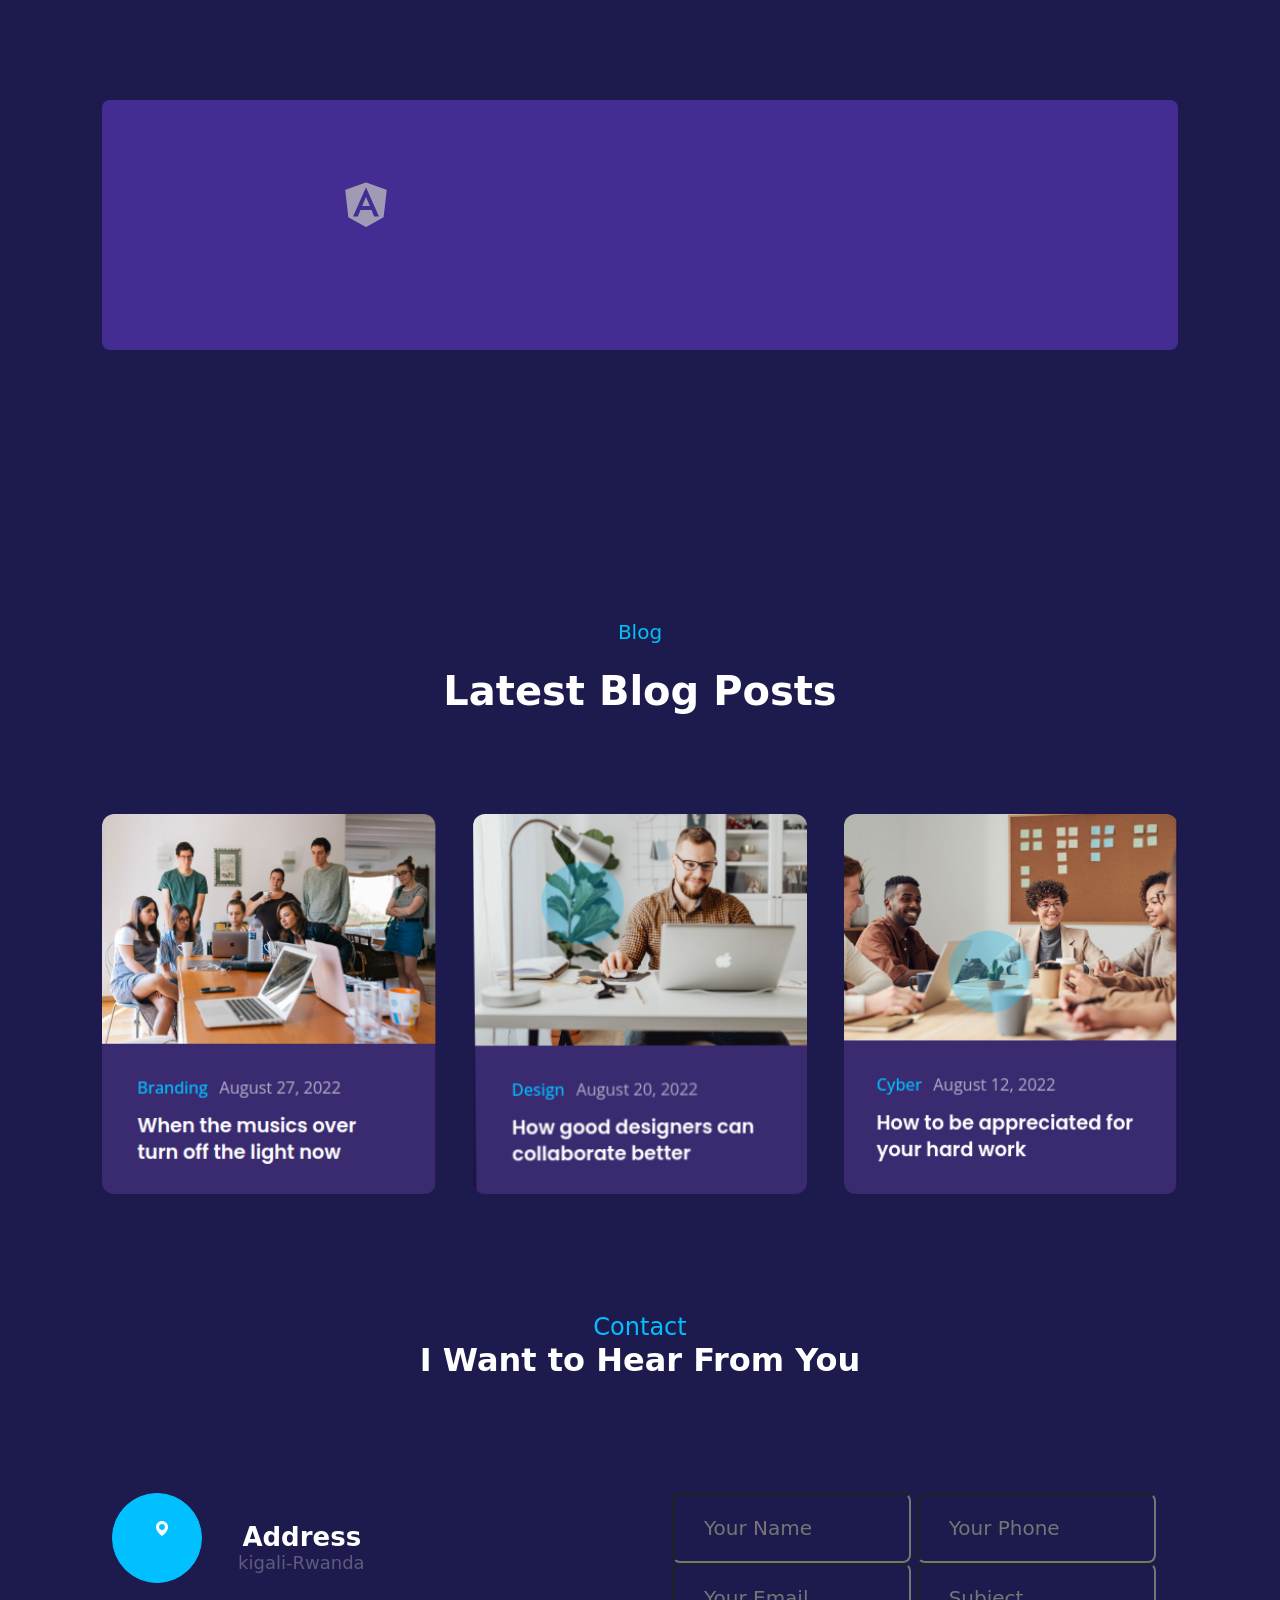
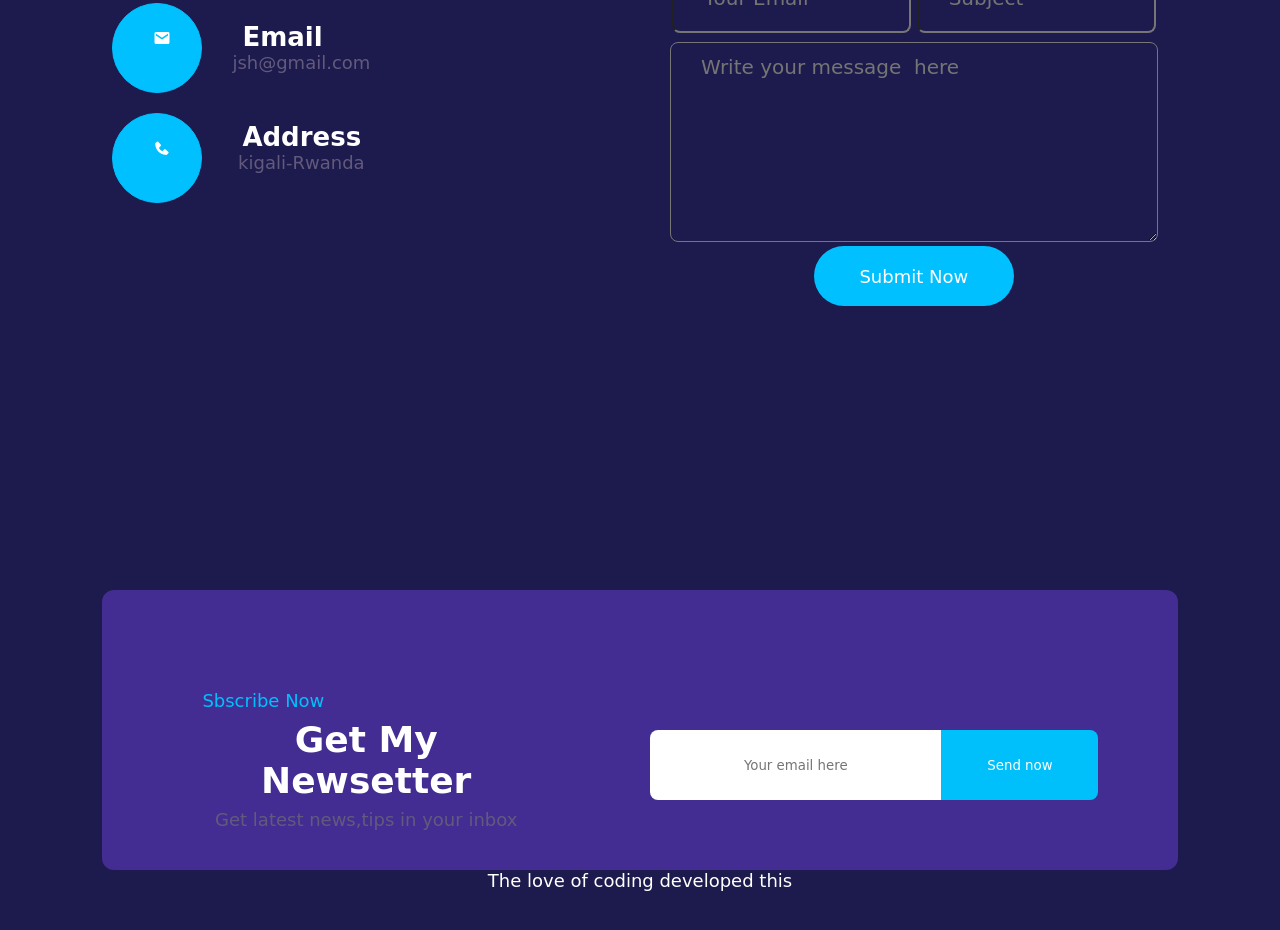
==== commit c629a3a3: "This is my progress: updated codes & images" ====
--- a/index.html
+++ b/index.html
@@ -8,11 +8,17 @@
      <link rel="stylesheet" href="index.css">
      <link href='https://unpkg.com/boxicons@2.1.4/css/boxicons.min.css' rel='stylesheet'>
      <link rel="stylesheet" href="https://fontawesome.com/icons/circle?s=duotone&f=classic%3Ci%20class=%22fa-solid%20fa-circle%22%3E%3C/i%3E">
+     <link rel="stylesheet" href="https://fontawesome.com/icons">
+     <link rel="stylesheet" href="https://cdnjs.cloudflare.com/ajax/libs/font-asome/4.7.0/css/font-asome.css">
+     <link rel="stylesheet" href="https://fontawesome.com/icons/graduation-cap?s=regular&f=classic">
+
     <script src="formValidation.js"></script>
+
 </head>
 
 <body >
     <header>
+        <!-- <span>B</span>Filo<span>s</span> -->
         <img src="logo.png">
         <nav class="navbar">
             <ul class="menu">
@@ -28,7 +34,13 @@
                 <li><a href=""><i class='bx bxl-behance'></i></a></li>
                 <li><a href=""><i class='bx bxl-instagram'></i></a></li>
             </ul>
+            <a href="#" class="toggle-button">
+                <span class="bar" ></span>
+                <span class="bar"></span>
+                <span class="bar"></span>
+            </a>
         </nav>  
+        
     </header>
 
     <section class="home" id="home">
@@ -92,7 +104,7 @@
             <div class="content1">
                 <img class="img1" src="images/image3.jpg">
                 <img class="img2" src="images/image2.jpg">
-                <img class="top-logo" src="/images/ic1.png">
+                <img class="top-logo" src="images/ic1.png">
                 <div class="about-bottom"><hr><h3>4</h3><p>years of experience </p></div>
             </div>
             <div class="content2">
@@ -105,7 +117,7 @@
                 <div class="tables">
                     <div class="table1">
                         <h4>Name</h4>
-                        <p>Shyak Jean</p>
+                        <p>Shyaka Jean</p>
                         <h4>Email</h4>
                         <p>shjaka06@gmail.com</p>
                         <h4>Phone</h4>
@@ -146,65 +158,67 @@
             </div>
         </div>
     </section>
-    <section class="Skills">
-        <div class="about-title">
-            <h4>Skills</h4>
-            <h3>I Work Hard to Improve My Skills<br>Regularly</h3>
-        </div>
-        <div class="service-content">
+    <section class="skills ">
+        <div class="skills-title">
+            <span> Skills</span>
+            <h4>I Work Hard to Improve My Skills<br>Regularly</h4>
+        </div>
+        <div class="skills-content">
             <div class="lang">
                 <div class="title">
                     <h6>HTML</h6>
                     <p>95%</p>
                 </div>
                 <div class="bar">
-                    <div class="level"></div>
+                    <div class="level-html"></div>
                 </div>
             </div>
             <div class="lang">
+                <div class="title">
+                    <h6>React</h6>
+                    <p>70%</p>
+                </div>
+                <div class="bar">
+                    <div class="level-react"></div>
+                </div>
+             </div>
+             <div class="lang">
                 <div class="title">
                     <h6>CSS</h6>
                     <p>75%</p>
                 </div>
                 <div class="bar">
-                    <div class="level"></div>
-                </div>
-            </div>
+                    <div class="level-css"></div>
+                </div>
+            </div>
+            <div class="lang">
+                <div class="title">
+                    <h6>Vue</h6>
+                    <p>80%</p>
+                </div>
+                <div class="bar">
+                    <div class="level-vue "></div>
+                </div>
+            </div>
+           
             <div class="lang">
                 <div class="title">
                     <h6>JavaScript</h6>
                     <p>90%</p>
                 </div>
                 <div class="bar">
-                    <div class="level"></div>
-                </div>
-            </div>
-            <div class="lang">
-                <div class="title">
-                    <h6>Vue</h6>
-                    <p>70%</p>
-                </div>
-                <div class="bar">
-                    <div cl  background-color: chartreuse
-                    ass="level html"></div>
-                </div>
-            </div>
-            <div class="lang">
-                <div class="title">
-                    <h6>React</h6>
-                    <p>80%</p>
-                </div>
-                <div class="bar">
-                    <div class="level"></div>
-                </div>
-             </div>
+                    <div class="level-js"></div>
+                </div>
+            </div>
+            
+            
             <div class="lang">
                 <div class="title">
                     <h6>PhP</h6>
                     <p>90%</p>
                 </div>
                 <div class="bar">
-                    <div class="level"></div>
+                    <div class="level-php"></div>
                 </div>
             </div>
         </div>
@@ -217,39 +231,60 @@
         <div class="service-box-parts">
 
              <div class="box">
-                <i class="fa-duotone fa-circle"></i>
+                <div class="logos">
+                    <i class='bx bx-desktop'></i>                   
+                     <div></div>
+                </div> 
                 <h4>Website Design</h4>
-                <p>Lorem ipsum dolor sit amet consectetur, 
+                <p>Lorem ipsum dolor sit amet 
+                    consectetur, 
                    dipisic sequi explicabo.
                 </p>
              </div>
              <div class="box">
-                <i></i>
+                <div class="logos">
+                    <i class='bx bx-vector'></i>
+                    <div></div>
+                </div> 
                 <h4>Graphic Design</h4>
-                <p>Lorem ipsum dolor sit amet consectetur, 
+                <p>Lorem ipsum dolor sit amet 
+                    consectetur, 
                    dipisic sequi explicabo.
                 </p>
 
              </div>
     
              <div class="box">
-                <i></i>
+                <div class="logos">
+                    <i class='bx bxs-objects-vertical-bottom'></i>                    
+                    <div></div>
+                </div> 
+               
                 <h4>Digital Marketing</h4>
-                <p>Lorem ipsum dolor sit amet consectetur, 
+                <p>Lorem ipsum dolor sit amet 
+                    
+                    consectetur, 
                    dipisic sequi explicabo.
                 </p>
              </div>
     
              <div class="box">
-                <i></i>
+                <div class="logos">
+                    <i class='bx bx-target-lock'></i>                    
+                    <div></div>
+                </div> 
                 <h4>Photography</h4>
-                <p>Lorem ipsum dolor sit amet consectetur, 
+                <p>Lorem ipsum dolor sit amet 
+                    consectetur, 
                    dipisic sequi explicabo.
                 </p>
              </div>
     
              <div class="box">
-                <i></i>
+                <div class="logos">
+                    <i></i>
+                    <div></div>
+                </div>                
                 <h4>Consultency </h4>
                 <p>Lorem ipsum dolor sit amet consectetur, 
                    dipisic sequi explicabo.
@@ -257,16 +292,153 @@
              </div>
     
              <div class="box">
-                <i></i>
+                <div class="logos">
+                    <i class='bx bxs-file'></i>                   
+                    <div></div>
+                </div> 
                 <h4> Web Development</h4>
-                <p>Lorem ipsum dolor sit amet consectetur, 
+                <p>Lorem ipsum dolor sit amet 
+                    consectetur, 
                     dipisic sequi explicabo.
                  </p>
              </div>
         </div>
+       
+    
+    </section>
+    
+    <section class="resume" >
+        <div class="resume-title" >
+            <span>Resume</span> 
+             <h4>I Worked For Some Big<br>Companies</h4>
+        </div>
+        <div class="container">
+            <div> 
+                 <h3>Experience  </h3>  
+                 <div class="sub-container">
+                    <div class="circle">
+                        <div><i class='bx bxs-briefcase'></i></div>
+                        <div class="line"></div>
+                    </div>
+                    
+                     <div class="info">
+                         <span>UI/UX Designer</span>  (2018-present)
+                         <h4>Easy Computers </h4>
+                         <p>Lorem ipsum dolor sit amet consectetur, adipisicing elit. 
+                            </p>
+                        
+                     </div>
+                     <div class="circle">
+                        <div><i class='bx bxs-briefcase'></i></div>
+                        <div class="line"></div>
+                    </div>
+                    
+                     <div class="info">
+                         <span>Web Designer</span>  (2016-2018)
+                         <h4>Design Hub  </h4>
+                         <p>Lorem ipsum dolor sit amet consectetur, adipisicing elit. </p>
+                        
+                     </div>
+                     <div class="circle">
+                        <div><i class='bx bxs-briefcase'></i></div>
+                        <div class="line"></div>
+                    </div>
+                    
+                     <div class="info">
+                         <span>Graphic Designer</span>  (2012-2016)
+                         <h4>Vivaco Studio  </h4>
+                         <p>Lorem ipsum dolor sit amet consectetur, adipisicing elit.</p>
+                        
+                     </div>
+                
+                 </div>
+            </div>
+            
+          
+            <div>
+                    <h3>Education</h3>
+                    <div class="sub-container">
+                        <div class="circle">
+                            <div><i class='bx bxs-graduation'></i></div>
+                            <div class="line"></div>
+                        </div>
+                    
+                        <div class="info">
+                            <span>Masters of Science</span>  (2010-2012)
+                            <h4>Dhaka University  </h4>
+                            <p>Lorem ipsum dolor sit amet consectetur, 
+                                adipisicing elit.</p>
+                        </div>
+                        <div class="circle">
+                            <div><i class='bx bxs-graduation'></i></i></div>
+                            <div class="line"></div>
+                        </div>
+                    
+                        <div class="info">
+                            <span>Masters of Science</span>  (2010-2012)
+                            <h4>Dhaka University  </h4>
+                            <p>Lorem ipsum dolor sit amet consectetur, 
+                                adipisicing elit.</p>
+                        </div>      
+                        <div class="circle">
+                            <div><i class='bx bxs-graduation'></i></div>
+                            <div class="line"></div>
+                        </div>
+                    
+                        <div class="info">
+                            <span>Masters of Science</span>  (2010-2012)
+                            <h4>Dhaka University  </h4>
+                            <p>Lorem ipsum dolor sit amet consectetur, 
+                                adipisicing elit.</p>
+                        </div>
+                 </div>
+            </div>
+        </div>
+    </section>
+    <section class="portfolio">
+        <div class="portfolio-title" >
+            <span>Portfolio</span>
+            <h4>What I Do For My Clients</h4>
+            <div class="sub-title">
+                <h5>All</h5>
+                <h5>Youtube</h5>
+                <h5>Vimeo</h5>
+                <h5>Soundcloud</h5>
+                <h5>Popup</h5>
+                <h5>Content</h5>
+            </div>
+        </di >
+        <div class="contents">
+            <div class="image1 "></div>
+            <div class="image2 "></div>
+            <div class="image3 "></div>
+            <div class="image4 "></div>
+            <div class="image5 "></div>
+            <div class="image6 "></div>
+            
+        </div>
+    </section>
+
+   <section class="frameworks">
+    <div class="frmaworks-list">
+        <div><i class='bx bxl-angular'></i></div>
+        <div><i class="fa-brands fa-magento"></i></div>
         <div></div>
-    
-    </section>
+    </div>
+   </section>
+    <section class="blog" id="blog">
+        <div class="blog-title">
+            <span>Blog</span>
+            <h4>Latest Blog Posts</h4>
+        </div>
+        <div class="blog-news">
+            <div class="img1"></div>
+            <div class="img2"></div>
+            <div class="img3"></div>
+        </div>
+    </section>
+
+
     <section class="contact" id="contact">
     
         <div class="contact-title" >
@@ -275,7 +447,11 @@
         </div>
         <div class="container-contact">
             <div class="my-address">
-                <div  class="icons"></div>
+                <div  class="icons">
+                    <div><i class='bx bxs-map'></i></div>
+                    <div><i class='bx bxs-envelope'></i></div>
+                    <div><i class='bx bxs-phone'></i></div>
+                </div>
                 <div class="my-contact">
                     <h4>Address</h4>
                     <p>kigali-Rwanda</p>
@@ -288,18 +464,41 @@
             <div class="write-for-me">
             
  
-    <form id="login-form" name="myForm"  onsubmit=" return validationForm();return validatePhone(phone) " method="get">
+    <form id="login-form" name="myForm"  onsubmit=" return validationForm() " method="get">
                      <input type="text" id="username" name="username" placeholder="Your Name">
-                     <input type="text" id="phone" name="phone" placeholder="Your Phone" ><br>
+                     <input type="text" id="phone" name="phone" placeholder="Your Phone"  onsubmit="return validatePhone(phone)"><br>
                      <input type="email" id="email" name="email" placeholder="Your Email">
                      <input type="text" id="username" name="username" placeholder="Subject" ><br>
-                     <input type="text" id="username" class="message" name="message" placeholder="Write your message here"><br><br>
+                     <textarea name="message" id="message" placeholder="Write your message  here"></textarea>
                      <button type="submit">Submit Now</button>
                        
                 </form>
             </div>
         </div>
 
-    </section                                                                                                                                                                                                                                                                                                                                                                                                                                                                                                                                                                                                                                                                                                                                                                                                                                                                                                                                                                                                                                                                                                                                                                                                                                                                                                                                                                                                                                                                                                                                                                                                                                                                                                                                                                                                                                                                                                                                                                                                                                                                                                                                                                                                                                                                                                                                                                                                                                                                                                                                                                                                                                                                                                                                                                                                                                                                                                                                                                                                                                                                                                                                                                                                                                                                                                                                                                                                                                                                                                                                                                                                                                                                                                                                                                                                                                                                                                                                                                                                                                                                                                                                                                                                                                                                                                                                                                                                                                                                                                                                                                                                                                                                                                                                                                                                                                                                                                                                                                                                                                                                                                                                                                                                                                                                                                                                                                                                                                                                                                                                                                                                                                                                                                                                                                                                                                                                                                                                                                                                                                                                                                                                                                                                                                                                                                                                                      >
+    </section>
+    <section>
+        <div class="subscribe-box">
+            <div class="box-area1">
+                <span>Sbscribe Now</span>
+                <h4>Get My Newsetter</h4>
+                <p>Get latest news,tips in your inbox</p>
+            </div>
+            <div class="box-area2">
+                <input type="email" id="email" placeholder="Your email here" >
+                <input type="submit" id="send-it" value="Send now" >
+              
+                
+                
+
+            </div>
+        </div>
+        <p>The love of coding developed this</p>
+   </section>
+
+
+
+
+                                                                                                                                                                                                                                                                                                                                                                                                                                                                                                                                                                                                                                                                                                                                                                                                                                                                                                                                                                                                                                                                                                                                                                                                                                                                                                                                                                                                                                                                                                                                                                                                                                                                                                                                                                                                                                                                                                                                                                                                                                                                                                                                                                                                                                                                                                                                                                                                                                                                                                                                                                                                                                                                                                                                                                                                                                                                                                                                                                                                                                                                                                                                                                                                                                                                                                                                                                                                                                                                                                                                                                                                                                                                                                                                                                                                                                                                                                                                                                                                                                                                                                                                                                                                                                                                                                                                                                                                                                                                                                                                                                                                                                                                                                                                                                                                                                                                                                                                                                                                                                                                                                                                                                                                                                                                                                                                                                                                                                                                                                                                                                                                                                                                                                                                                                                                                                                                                                                                                                                                                                                                                                                                                                                                                                                                                                                                                  
 </body>
 </html>
--- a/index.css
+++ b/index.css
@@ -1,4 +1,5 @@
 * {
+  box-sizing: border-box;
   padding: 0;
   margin: 0;
   color: #fff;
@@ -11,6 +12,8 @@
   padding: 0 8%;
   background-color: #1D1B4D;
   overflow-x: hidden;
+  font-size: large;
+
 }
 
 header {
@@ -21,8 +24,10 @@
   position: fixed;
   height: 70px;
   width: 85%;
-  background-color: #1D1B4D;
-}
+  background-color: #1E1345;
+  
+}
+
 
 header .navbar {
   display: flex;
@@ -125,11 +130,11 @@
   width: 350px;
   height: 350px;
   background-color: rgb(39, 48, 100);
-  background-image: url("/images/profile.jpg");
+  background-image: url("images/profile.jpg");
   background-position: center;
   background-size: cover;
   border-radius: 50%;
-  background-position-y: -265px;
+  background-position-y: -260px;
   margin-right: 80px;
 
 }
@@ -159,7 +164,6 @@
   text-align: left;
   padding: auto;
   padding-top: 32px;
-  /* padding-left: ; */
 
 }
 .box .box1 h4{
@@ -249,7 +253,7 @@
 }
 
 
-
+/* The style of About Section */
 
 
 
@@ -257,12 +261,12 @@
   padding-top: 120px;
   height: 900px;
   margin-bottom: 300px;
+  margin-top: 30px;
 }
 
 .about-title h4 {
   color: #00C0FF;
   font-size: 20px;
-  font-weight: 450;
 }
 
 .about-title h3 {
@@ -274,6 +278,7 @@
   display: flex;
   width: 100%;
   height: 620px;
+  margin-top: 70px;
 }
 
 .content1 {
@@ -283,18 +288,19 @@
 }
 
 .content1 .img1{
-  height: 500px; 
+  height: 450px; 
   top: 24px;
   right: 0;
-  width: 400px;
+  width: 380px;
   border-radius: 12px;
   position: absolute;
+  padding-right: 40px;
 } 
 
 .content1 .img2 {
-  height: 300px;
+  height: 280PX;
   z-index: 1;
-  width: 300px;
+  width: 280px;
   border-radius: 12px;
   position: absolute;
   bottom: 0;
@@ -302,9 +308,9 @@
 }
 
 .top-logo {
-  height: 80px;
+  height: 90px;
   z-index: 1;
-  width: 80px;
+  width: 90px;
   border-radius: 12px;
   position: absolute;
   top: 100px;
@@ -360,7 +366,7 @@
 
 }
 .content2 button{
-margin-top: px;
+margin-top: 3px;
 }
  .tables{
   margin-top: 24px;
@@ -536,10 +542,27 @@
   font-weight: bold;
 }
 
-.service-content {
+.skills{
+  height: 500px;
+  width: 100%;
+}
+.skills-title{
+  margin-top: 450px;
+}
+.skills-title span{
+  color: #00C0FF;
+  font-size: 20px;
+}
+.skills-title h4{
+  margin-top: 18px;
+  font-size: 36px;
+}
+.skills-content {
   display: grid;
   grid-template-columns: auto auto;
   padding: 10px;
+  height: 260px;
+  margin-top: 80px; 
 }
 .lang {
   padding: 20px;
@@ -552,7 +575,7 @@
   background-color: #fff;
   width: 100%;
   border-radius: 12px;
-  height: 12px;
+  height: 8px;
   position: relative;
 }
 .lang .title {
@@ -560,29 +583,56 @@
   justify-content: space-between;
 }
 
-.lang .level {
+.lang .level-html {
   position: absolute;
   height: 100%;
+  width: 95%;
+  background-color: #00C0FF;
+}
+
+.lang .level-css {
+  position: absolute;
+  height: 100%;
+  width: 75%;
+  background-color: #00C0FF;
+}
+
+.lang .level-js{
+  width: 90%;
+  position: absolute;
+  height: 100%;
+  background-color: #00C0FF;
+}
+.lang .level-vue{
+  width: 80%;
+  position: absolute;
+  height: 100%;
+  background-color: #00C0FF;
+}
+.lang .level-react{
   width: 70%;
+  position: absolute;
+  height: 100%;
   background-color: #00C0FF;
 }
-
-.lang .level.html {
-  width: 20%;
-}
+.lang .level-php{
+  width: 90%;
+  position: absolute;
+  height: 100%;
+  background-color: #00C0FF;
+}
+
+
+
 
 /* Section of service */
 .service{
   padding-top: 100px;
   height:900px;
-  background-color: chocolate; 
   margin-bottom: 20px;
-  margin-top: 20px;
-}
-.service .service-title{
-  background-color: rgb(255, 0, 149); 
-  
-}
+  margin-top: 30px;
+}
+
 .service .service-title span{
   color:#00C0FF;
   font-size: 24px;
@@ -590,41 +640,62 @@
   
 }
 .service .service-title h4 {
-  font-size: 32px;
+  font-size: 36px;
+  margin-top: 12px;
 }
 .service-box-parts{
-  height:0;
-  padding: 0px;
-  background-color: chartreuse; 
+  height:0px;
+  padding: 2px;
   margin-bottom: 0;
   display: flex;
   flex-wrap: wrap;
   justify-content:space-evenly;
   margin-left: 0;
-  padding-left: 0;
-  padding-top: 17px;
-  gap: 2px;
+  margin-top:80px;
+  gap: 18px;
   padding-right: 0px;
   
   width: 100%;
 
- 
-
-
 }
 .service-box-parts .box{
-  
-  /* flex-direction: row ; */
-  
   justify-content: center;
-  height: 400px;
-  width:32% ;
-
+  height: 390px;
+  width:31% ;
   background-color:#3A2B71;
-  /* border-radius: 5px; */
-  
-  
-}
+  gap: 4px;
+  
+}
+.service-box-parts .box .logos{
+  display: flex;
+  flex-direction: column;
+}
+.service-box-parts .box .logos i{
+
+  width:50px;
+  height: 10px;
+  color: #00C0FF;
+  font-size: 65px;
+  margin-left: 80px;
+  padding-left: 20px;
+  padding-bottom:  32px;
+  justify-content: center;
+  z-index: 1;
+}
+.service-box-parts .box .logos div{
+  height: 60px;
+  width: 60px;
+  border-radius: 50%;
+  border: 1px solid #432D92;
+  background-color: #432D92;
+  align-items: center;
+  margin-left:130px ;
+  margin-bottom: 10px;
+  padding-left: 24px;;
+
+
+}
+
 .service-box-parts .box h4{
   font-size: 22px;
   padding: 0px;
@@ -633,22 +704,275 @@
 
 }
 
+
 .service-box-parts .box p{
   margin-top: 30px;
   color: #B0A1A5;
   text-align:center;
-}
+  padding-left: 20PX;
+  padding-right: 20PX;
+
+}
+
+.resume{
+  margin-top:200px;
+  height: 900px;
+  width: 100%;
+  /* background-color: brown; */
+}
+.resume .resume-title{
+  padding-top:80px;
+
+}
+.resume-title span{
+  color:#00C0FF;
+  font-size: 24px;
+ 
+}
+.resume-title h4{
+  padding-top: 24px;
+  font-size: 40px;
+}
+/* container class refers to the hole RESUME Subject  */
+.container {
+  display: grid; /* Enable grid layout */
+  grid-template-columns: 1fr 1fr; /* Split the container into two equal columns */
+  grid-template-rows: 1fr 1fr; /* Split the container into two equal rows */
+  justify-content: left;
+
+
+}
+/* sub-container stands for EXPERIENCE AND EDUCATION CONTENTES */
+
+.sub-container {
+  display: grid; /* Enable grid layout for the subcontainers */
+  grid-template-columns: 1fr 1fr; /* Split the subcontainers into two equal columns */
+  /* background-color: #000; */
+  justify-content: space-around;
+  margin-top: 10px;
+  text-align: left;
+
+}
+.container  div h3{
+  text-align: left;
+  margin-top: 80px;
+  font-size: 36px;
+}
+.sub-container .circle div{
+  height: 70px;
+  width: 70px;
+  border-radius: 50%;
+  border: 1px solid #00C0FF;
+  background-color: #00C0FF;
+  padding-left: 10px;
+}
+.sub-container .circle  div i{
+  color:#fff;
+  padding-top:16px;
+  padding-right: 10px;
+  font-size: 36px;
+}
+.sub-container .circle .line{
+  height: 100px;
+  width: 0px;
+  border: 1px solid #8D86A4;
+  padding: 0px;
+  margin-left: 32px;
+  margin-top:0px;
+}
+.sub-container .info {
+  color:#8D86A4;
+  padding-left: 0px;
+  padding-right: 0px;
+  text-align: left;
+  
+
+ 
+}
+.sub-container .info span{
+  color:white;
+  font-size: 24px;
+  margin-left: 0%;
+
+}
+.sub-container .info h4{
+  color:white;
+  margin-left: 0%;
+  text-align: left;
+  margin-top: 10px;
+}
+
+.sub-container .info p{
+  padding-top: 10px;
+  color: #8D86A4;
+  margin-left: 0px;
+  text-align:left;
+  
+}
+
+.portfolio{
+  margin-top:200px;
+  height: 950px;
+  width: 100%;
+}
+
+
+.portfolio-tittle{
+  padding-top:80px;
+
+}
+.portfolio span{
+  color:#00C0FF;
+  font-size: 24px;
+}
+.portfolio h4{
+  padding-top: 24px;
+  font-size: 40px;
+}
+.portfolio .sub-title{
+  color:#fff;
+  display: inline-flex;
+  gap: 50px;
+  margin-top: 70px;
+} 
+.portfolio .contents{
+  height:80px;
+  padding: 2px;
+  margin-bottom: 0;
+  display: flex;
+  flex-wrap: wrap;
+  justify-content:space-evenly;
+  margin-left: 0;
+  margin-top:80px;
+  gap: 18px;
+  padding-right: 0px;
+  width: 100%;
+} 
+.portfolio .contents div {
+  justify-content: center;
+  height: 320px;
+  width:32% ;
+  background-color:#3A2B71;
+  gap: 4px;
+  border-radius: 12px;
+  background-size: cover;
+  background-position: center;
+  
+ 
+} 
+.portfolio .contents .image1{
+background-image: url("images/headphone.png"); 
+ }
+
+ .portfolio .contents .image2{
+  background-image: url('images/watch.png');
+}
+
+portfolio .contents .image3{
+  background-image: url('images/flower.png');
+  }
+
+  portfolio .contents .image4{
+    background-image: url('images/sun.png');
+ }
+
+ portfolio .contents .image5{
+ background-image: url('images/microphne.png');
+ }
+
+ portfolio .contents .image6{
+ background-image: url('images/person.png');
+ }
+
+  /* .contents{
+    display: flex;
+    flex-wrap: wrap;
+  }
+  .box {
+    width: 32%;
+    height: 320px;
+  }
+  .contents .box img {
+    width: 100%;
+    height: 100%;
+  } */
+
+
+.frameworks{
+  display: grid;
+  grid-template-columns: repeat(2, 1fr);
+  grid-gap: 20px;
+  align-items: center;
+  margin-top: 400px;
+  width: 100%;
+  height: 250px;
+  background-color:#432D92;
+  border-radius: 8px;
+}
+.frameworks div i{
+  justify-content: space-between;
+  width: 30%;
+  height: 100px;
+  font-size: 60px;
+  color: #A19AB5;
+
+}
+
+
+
+/* This is the Blog section */
+.blog{
+  padding-top: 120px;
+  height: 700px;
+  margin-bottom: 90px;
+  margin-top: 150px;
+}
+.blog span{
+  color: #00C0FC;
+  font-size: 20px;
+}
+.blog  h4{
+
+  padding-top: 24px;
+  font-size: 40px;
+}
+.blog .blog-news{
+  display: flex;
+  justify-content: space-between;
+  height: 300px;
+  width: 100%;
+}.blog .blog-news div{
+  height: 380px;
+  width: 31%;justify-content:space-between ;
+  background-position: center;
+  background-size: cover;
+  background-color: aqua;
+  margin-top: 100px;
+  border-radius: 12px;;
+
+}.blog-news  .img1{
+  background-image: url("images/pic1.png");
+}
+.blog-news  .img2{
+  background-image: url("images/pic2.png");
+}
+.blog-news  .img3{
+  background-image: url("images/pic3.png");
+}
+
+
+
+
 /* The Contact section */
 .contact{
-  background-color: chocolate;
   width:100%;
-  height: 600px;
+  height: 800px;
   padding-bottom: 23px;
   margin-bottom: 23px;
+  margin-top: 20px;
 }
  .contact-title{
   
-  background-color: aqua;
   padding: 23px;
   height: 60px;
   
@@ -665,55 +989,257 @@
 }
 .contact .container-contact{
  
+  display: grid;
+  grid-template-columns: repeat(2, 1fr);
+  grid-gap: 20px;
+  align-items: center;
+  margin-top: 100px;
+  }
+  
+  .contact .container-contact .my-address,.write-for-me{
+    width: 100%;
+    height: 400px;
+    /* background-color: lightblue; */
+    /* border: 9px solid black; */
+    margin-top: 23px;
+  }
+  .contact .container-contact .my-address{
+    display: flex;
+    align-items: left;
+    justify-content: left;
+    padding-left: 10px;
+
+    }
+    
+    
+
+  
+  .my-address .icons div{
+  height: 90px;
+  width: 90px;
+  border-radius: 50%;
+  border: 1px solid #00C0FF;
+  background-color: #00C0FF;
+  padding-left: 10px;
+  margin-top: 20px;
+
+}
+
+  .my-address .icons div i{
+    padding-top: 25px;
+    height: 50px;
+    width: 50px;
+    justify-content:space-between;
+  }
+  
+
+  
+  
+  .my-address .my-contact h4{
+   font-size: 26px;
+   color: #fff;
+   text-align: left;
+   padding-top: 49px;
+   justify-content:space-between;
+   padding-left: 40px;
+
+  }
+  .my-address .my-contact p{
+    color: #625A7D;
+    padding-left: 30px;
+ 
+   }
+
+  .contact .container-contact .write-for-me #login-form{
+    height: 300px;
+    padding: 20px;
+    background-color: transparent;
+    /* border: 1px,solid,#A19AB5; */
+    color: #A19AB5;
+  
+
+  }
+  
+  #login-form input{
+    width:239px;
+    gap:2px;
+    padding-left: 30px;
+    height: 70px;
+    border-radius: 8px;
+    text-align: left;
+    color:#B4AFC6;
+    background-color:transparent;
+    font-size: 20px;
+    justify-content: stretch;
+  }
+  #login-form #message{
+    width:100%;
+    height: 200px;
+    text-align: left;
+    margin-top:9px;
+    color:#8D86A4;
+    padding-left: 30px;
+    padding-top:12px;
+    border-radius: 8px;
+    background-color: transparent;
+    font-size: 20px;
+  }
+ .subscribe-box{
+  
     display: grid;
     grid-template-columns: repeat(2, 1fr);
     grid-gap: 20px;
     align-items: center;
-  }
-  
-  .contact .container-contact .my-contact,.write-for-me{
+    margin-top: 100px;
     width: 100%;
-    height: 400px;
-    background-color: lightblue;
-    border: 2px solid black;
-    margin-top: 23px;
-  }
-  .contact .container-contact .write-for-me #login-form{
-    height: 300px;
-    padding: 40px;
-    background-color: darkolivegreen;
-    border: 2px,solid,#625A7D;
-  }
-  #login-form input{
-    width:25%px;
-    padding: 5px;
-    height: 25px;
-    border-radius: 8px;
+    height: 280px;
+    background-color: #432D92;
+    justify-content: space-between;
+    border-radius: 12px;
+  }
+  .box-area1{
+    padding:100px;
     text-align: left;
-    padding-left: 10px;
-    color:#625A7D;
-
-  }
-  #login-form .message{
-    width:97%;
-    height: 200px;
-    text-align: left;
-    margin-top: 0;
-  }
-
-
-/* 
-  .contact .container-content .my-address{
+  }
+  .box-area1 span{
+    color: #00C0FC;
+    font-size: 18px;
+    
+
+  }
+  .box-area1 h4{
+    font-size: 36px;
+    margin-top: 8px;
+
+  }
+  .box-area1 p{
+    color: #625A7D;
+    font-size: 18px;
+    margin-top: 8px;
+  }
+
+.box-area2{
+  width: 85%;
+  height: 60px;
+  display: inline-flex;
+  
+
+}
+.box-area2 input{
+  flex-direction: row;
+  width: 240px;
+  height: 70px;
+  border: none;
+
+ }
+.box-area2  #email{
+  border-radius: 8px 0  0 8px ;
+  background-color:#fff;
+  padding-left: 0;
+  border:none;
+  width: 65%;
+  
+ 
+}
+
+.box-area2  #send-it{
+  border-radius: 0 8px 8px 0;
+  color: #fff ;
+  background-color: #00C0FC;
+  padding-left: 0;
+  border: none;
+  width: 35%;
+  
+  }
+
+  /* The style of hamburger button  */
+.toggle-button{
+  position: absolute;
+  top: .75rem;
+  right: 1rem;
+  display: none;
+  flex-direction: column;
+  justify-content: space-between;
+  width: 30px;
+  min-height: 21px;
+}
+.toggle-button .bar{
+  height: 3px;
+  width: 100%;
+  background-color: #fff;
+  border-radius: 10px;
+}
+@media(max-width:1040px){
+
+  .toggle-button{
     display: flex;
-    justify-content: space-between;
-    align-self: center;
-  
-  }
-  .contact .container-content .my-address div{
-  width: 45%;
-  height: 200px;
-  background-color: lightblue;
-} */
-
-  
-
+    
+  }
+  .menu{
+    display:none ;
+    width: 100%;
+  }
+  header{
+  display: flex;
+  flex-direction: column;
+  align-items: flex-start;
+  }
+
+   head .navbar .icons{
+    display: none;
+   }
+   
+    .menu{
+    flex-direction: column;
+    width: 100%;
+    /* background-color: brown;  */
+    align-items: flex-start;
+    display: none; 
+    }
+
+   .main{
+    display: block;
+    flex-direction: column;
+    
+  
+   } .main .title{
+    margin-top: 150px;
+    padding-top: 300px;
+    margin-left: 200px;
+    position:absolute;
+     
+   }
+   .main .boxOfImage{
+    margin-left: 300px;
+    margin-top: 100px;
+   }
+
+
+
+
+  .box-container {
+    display: none;
+  
+    }
+
+    .about{
+      display: none;
+    }
+/*   
+  .boxOfImage{
+   
+    margin-top: 200px;
+  
+  } 
+    
+  .main{
+    display:flex;
+     font-size: 23px;
+    flex-direction: column;
+   margin-top: 200px;
+  
+
+  }  
+ .about{
+   display: none; */
+}
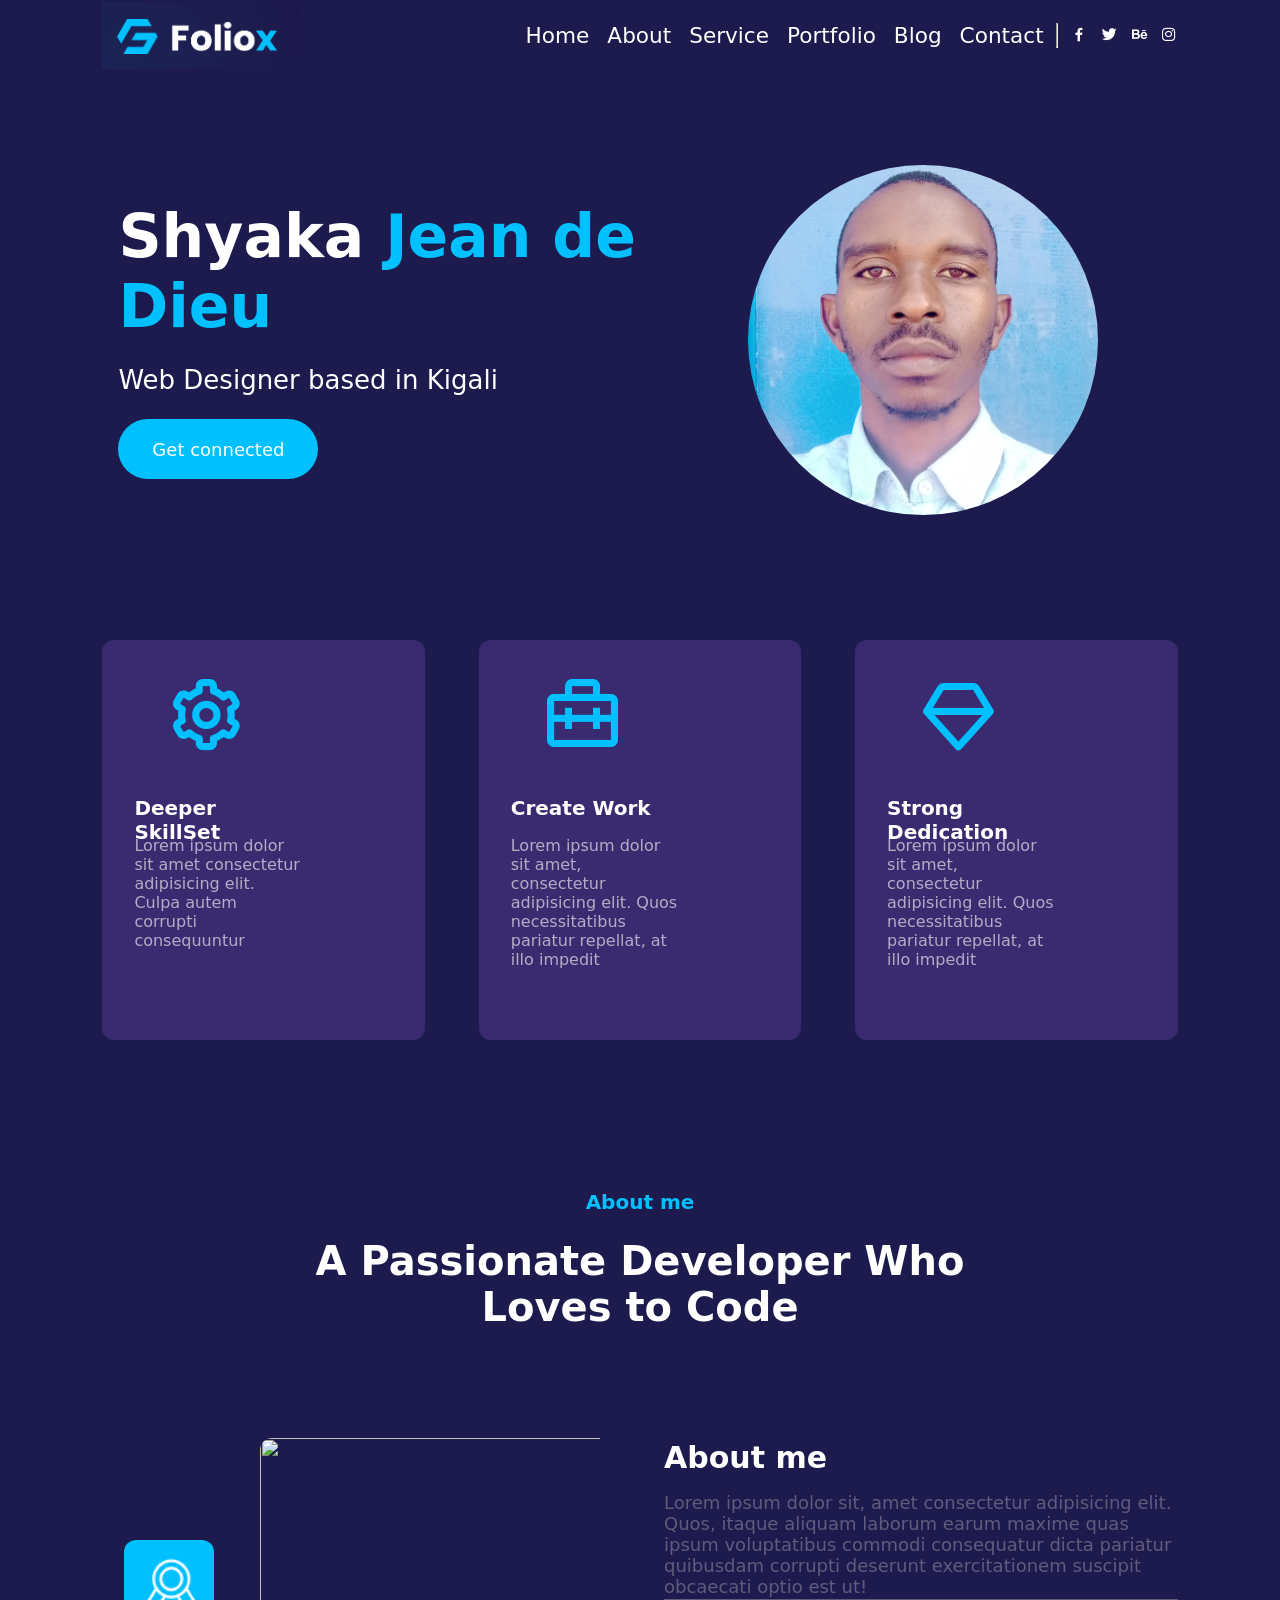
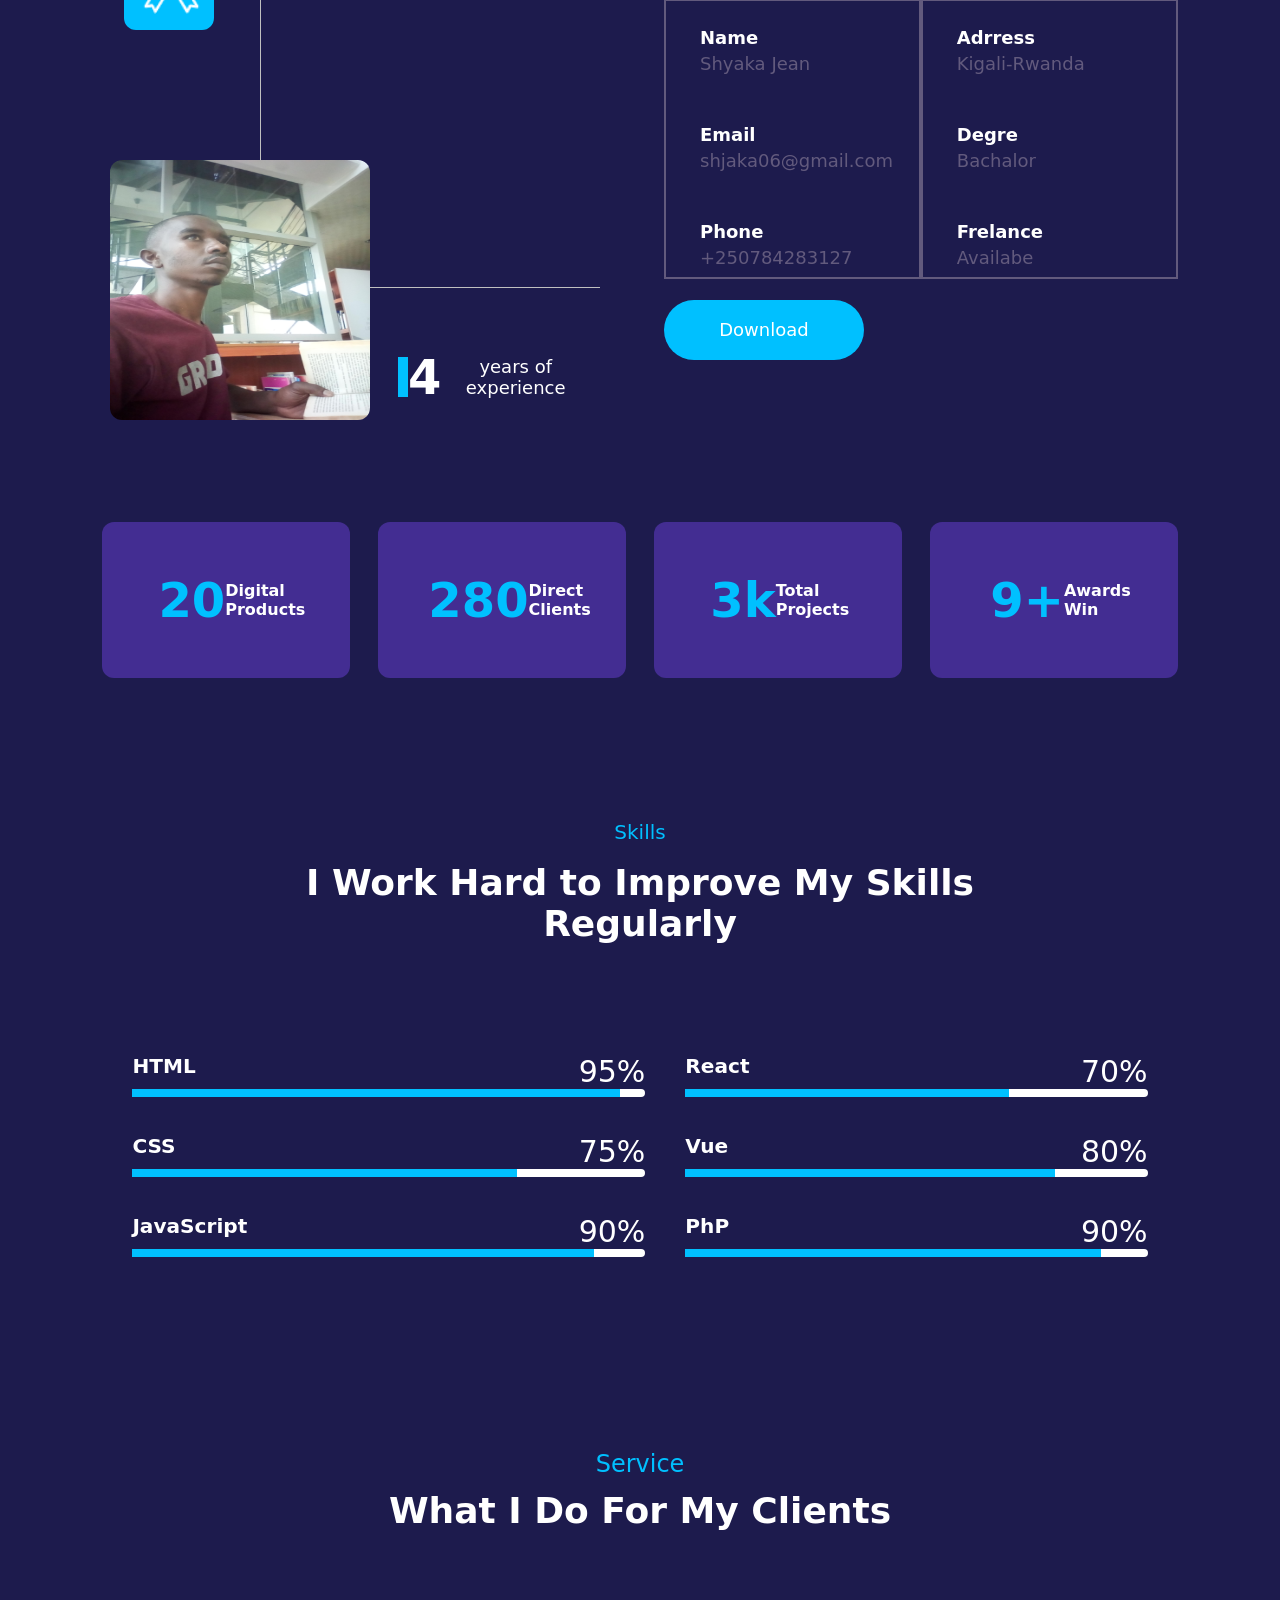
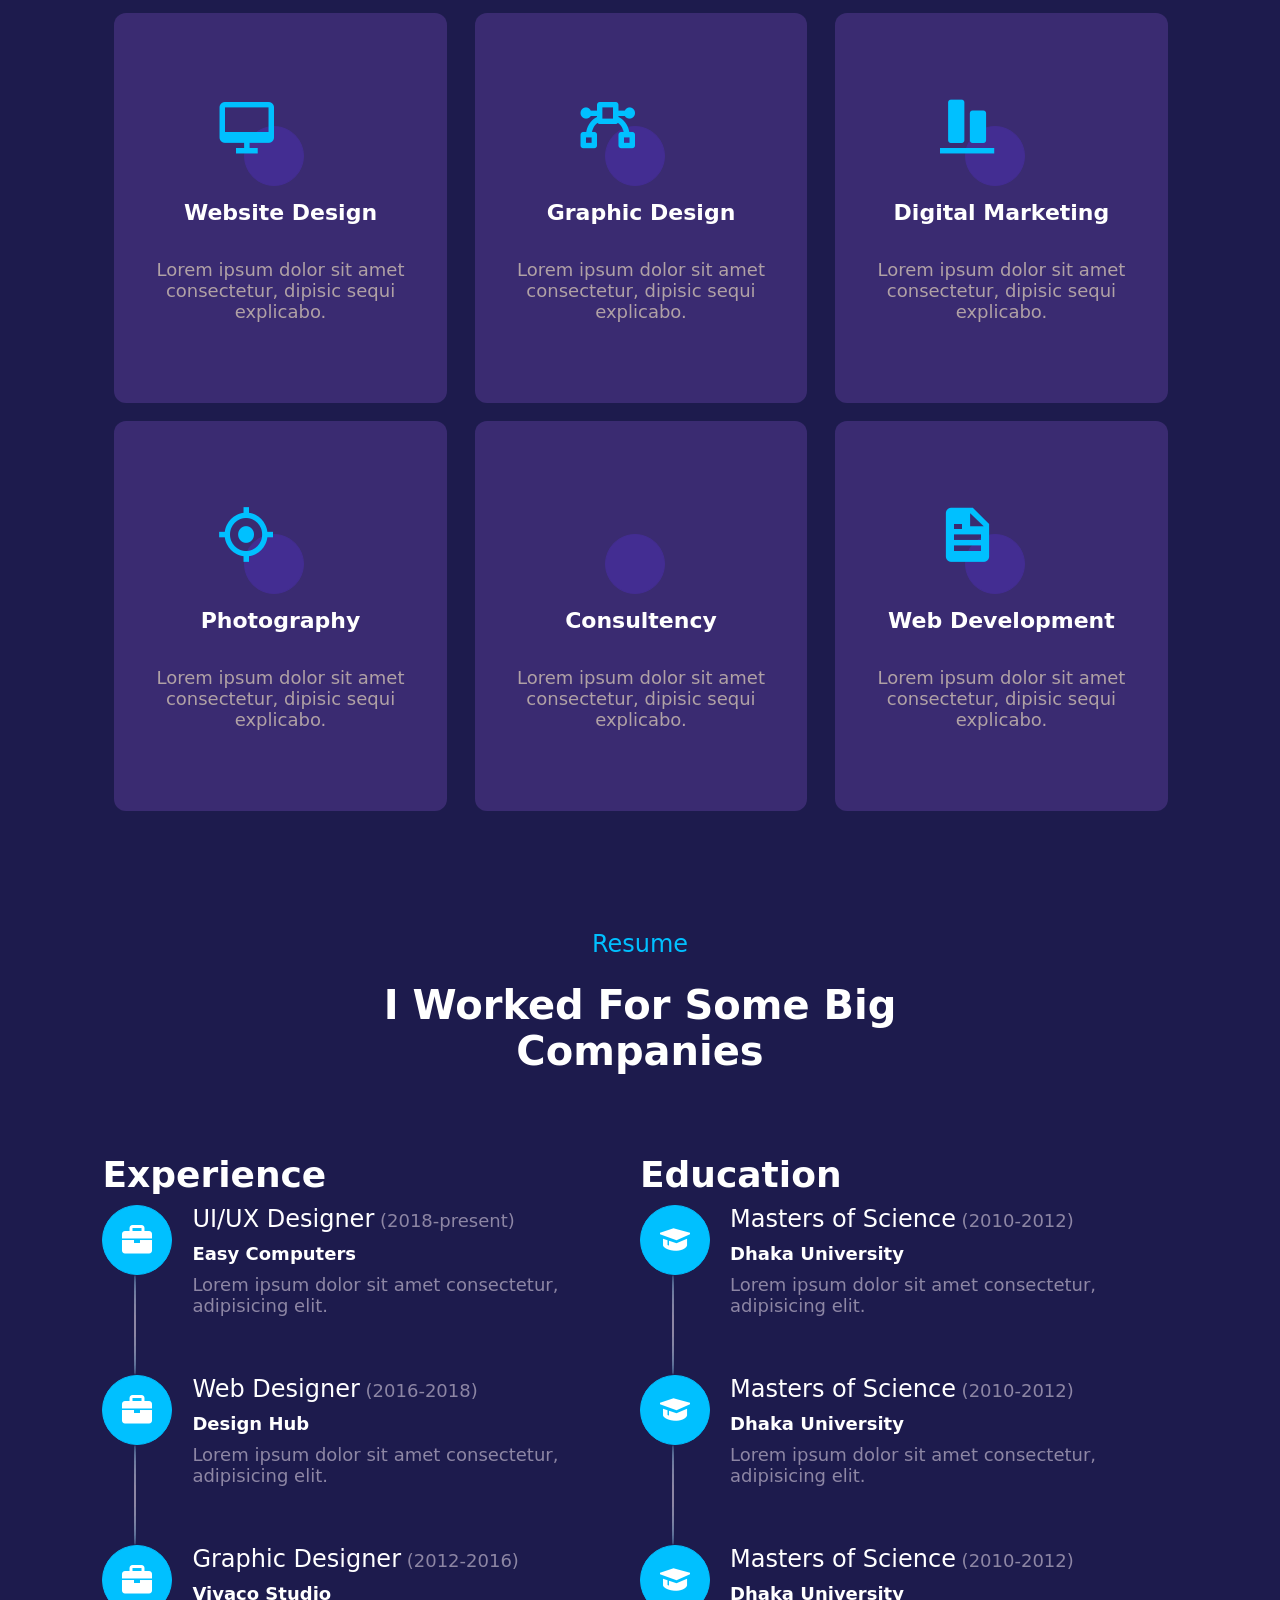
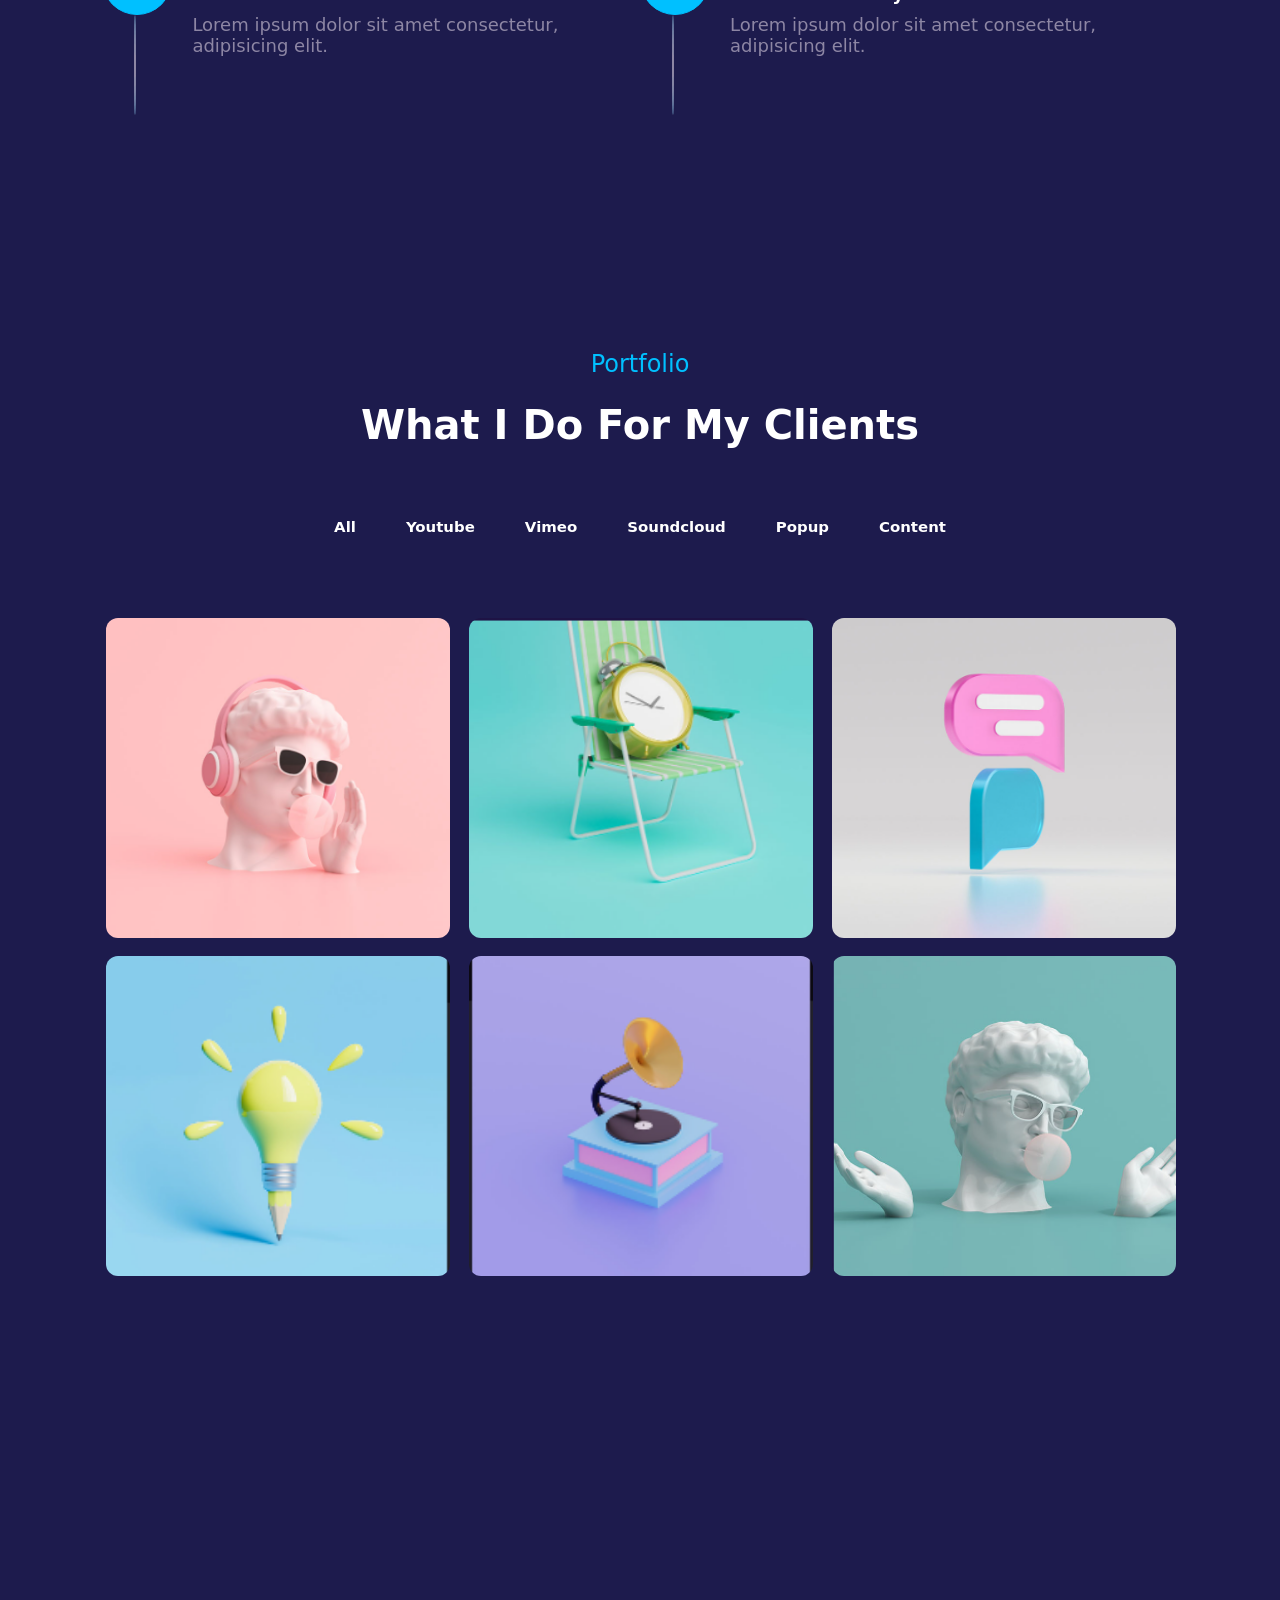
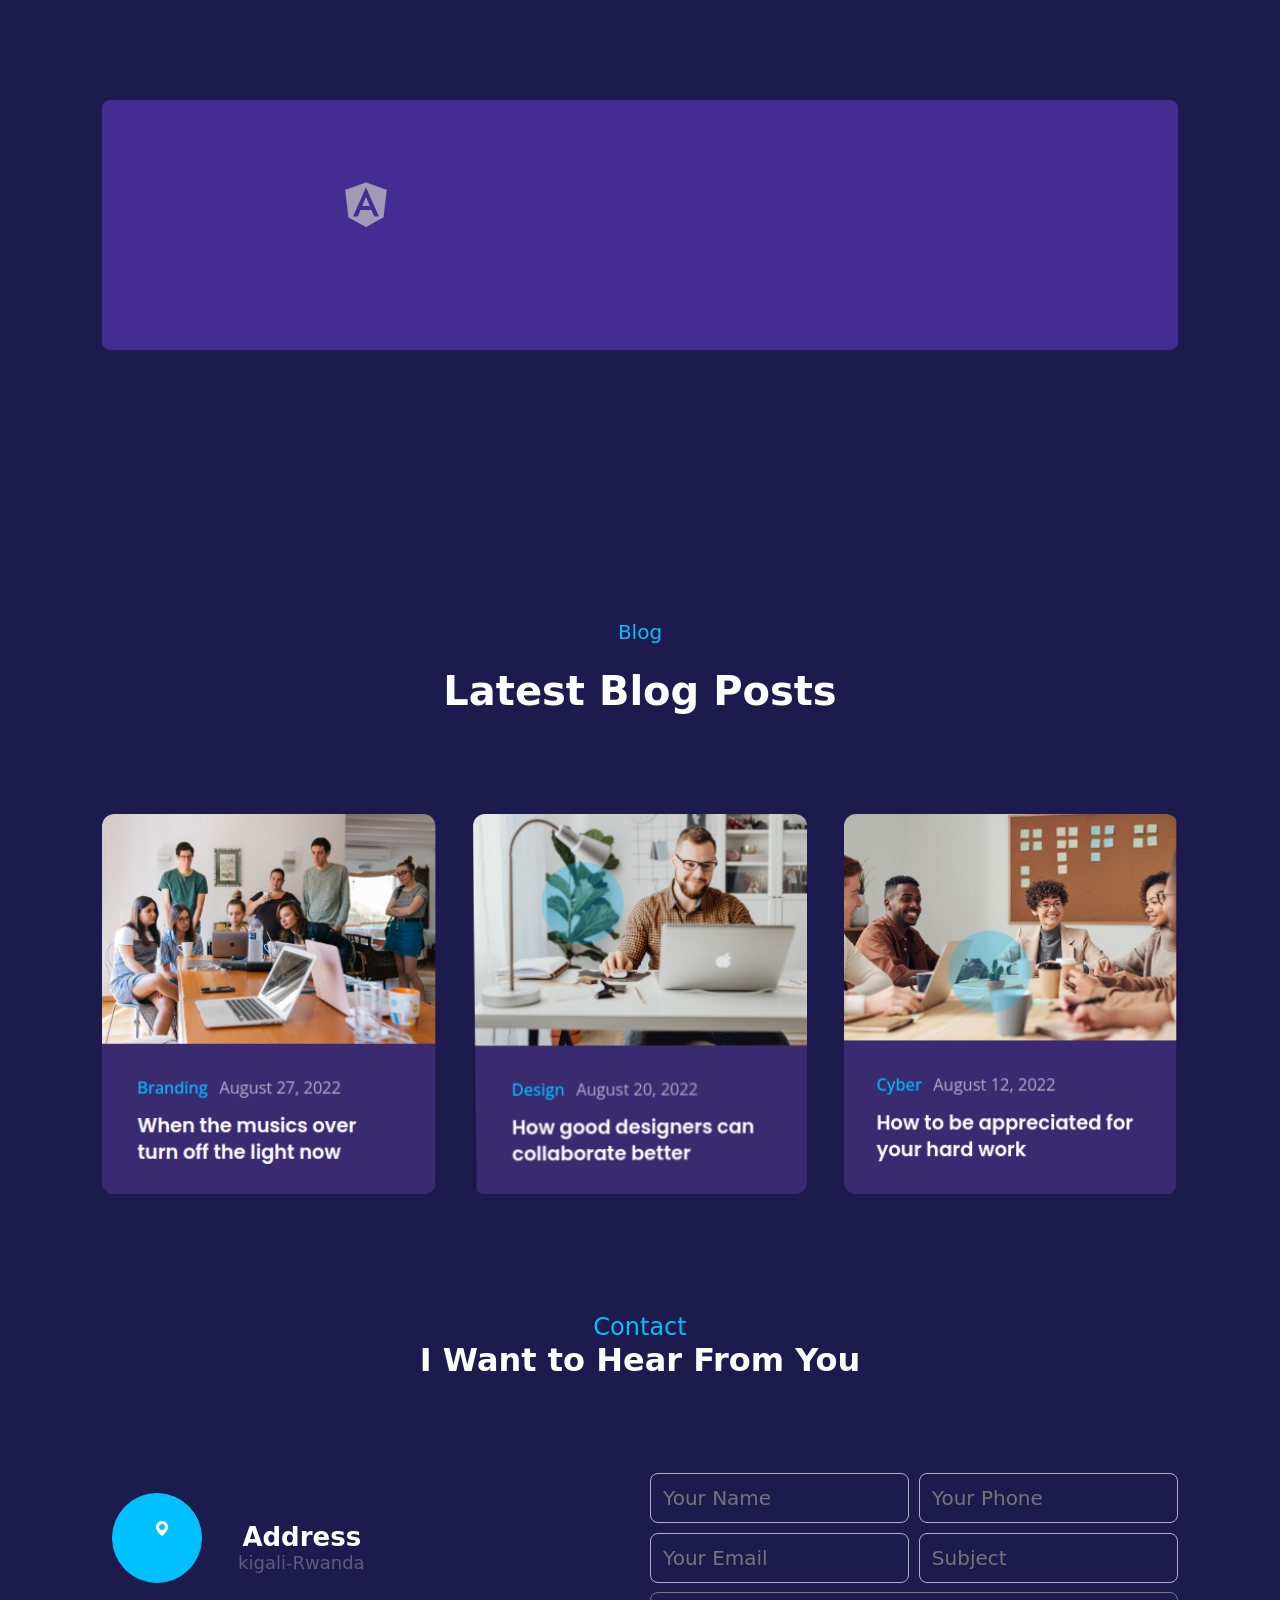
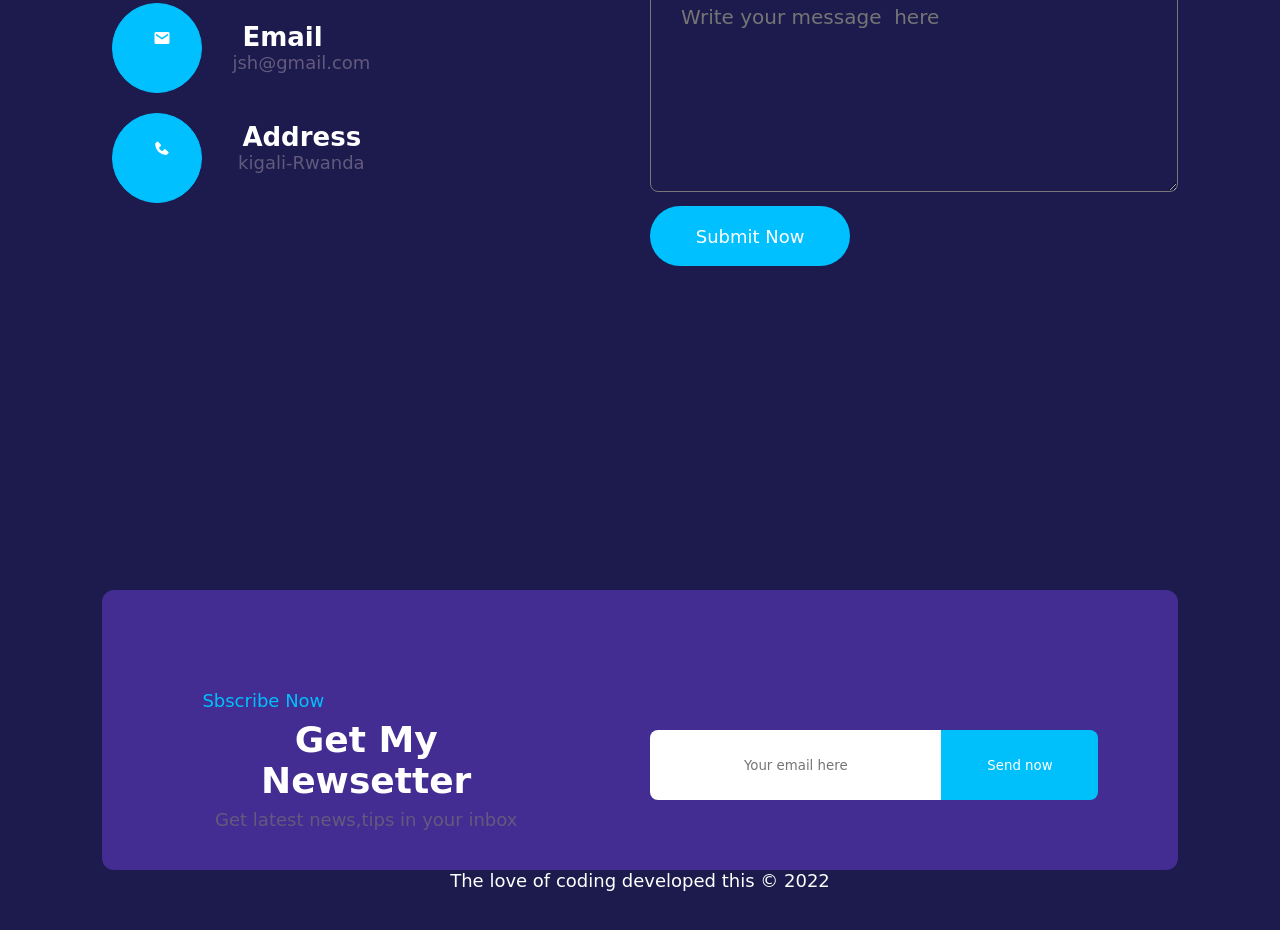
==== commit 7cdf2b29: "updated  portfolio's code" ====
--- a/index.html
+++ b/index.html
@@ -13,31 +13,34 @@
      <link rel="stylesheet" href="https://fontawesome.com/icons/graduation-cap?s=regular&f=classic">
 
     <script src="formValidation.js"></script>
+  
 
 </head>
 
 <body >
-    <header>
+    <header class="navigation">
         <!-- <span>B</span>Filo<span>s</span> -->
         <img src="logo.png">
         <nav class="navbar">
-            <ul class="menu">
-                <li><a href="#home">Home</a></li>
-                <li><a href="#about">About</a></li>            
-                <li><a href="#blog">Blog</a> </li>
-                <li> <a href="#contact">Contact</a> </li>
+            <ul class="menu" id="menu">
+                <li class="menuList"><a href="#home">Home</a></li>
+                <li class="menuList" ><a href="#about">About</a></li>     
+                <li class="menuList" ><a href="#service">Service</a></li>     
+                <li class="menuList"><a href="#portfolio">Portfolio</a></li>     
+                <li class="menuList"><a href="#blog">Blog</a> </li>
+                <li class="menuList"> <a href="#contact">Contact</a> </li>
             </ul>
             <hr>
             <ul class="icons">
-                <li><a href=""><i class='bx bxl-facebook'></i></a></li>
-                <li><a href=""><i class='bx bxl-twitter'></i></a></li>
-                <li><a href=""><i class='bx bxl-behance'></i></a></li>
-                <li><a href=""><i class='bx bxl-instagram'></i></a></li>
+                <li><a href="#"><i class='bx bxl-facebook'></i></a></li>
+                <li><a href="#"><i class='bx bxl-twitter'></i></a></li>
+                <li><a href="#"><i class='bx bxl-behance'></i></a></li>
+                <li><a href="#"><i class='bx bxl-instagram'></i></a></li>
             </ul>
             <a href="#" class="toggle-button">
-                <span class="bar" ></span>
-                <span class="bar"></span>
-                <span class="bar"></span>
+                <span class="bar one" ></span>
+                <span class="bar two"></span>
+                <span class="bar three"></span>
             </a>
         </nav>  
         
@@ -409,7 +412,12 @@
             </div>
         </di >
         <div class="contents">
-            <div class="image1 "></div>
+            <div class="image1 ">
+                <div class="pop-up">
+                    <h2>Title</h2>
+                    <p>YouTube</p>
+                </div>
+            </div>
             <div class="image2 "></div>
             <div class="image3 "></div>
             <div class="image4 "></div>
@@ -461,19 +469,16 @@
                     <p>kigali-Rwanda</p>
                 </div>
             </div>
-            <div class="write-for-me">
-            
- 
-    <form id="login-form" name="myForm"  onsubmit=" return validationForm() " method="get">
-                     <input type="text" id="username" name="username" placeholder="Your Name">
-                     <input type="text" id="phone" name="phone" placeholder="Your Phone"  onsubmit="return validatePhone(phone)"><br>
-                     <input type="email" id="email" name="email" placeholder="Your Email">
-                     <input type="text" id="username" name="username" placeholder="Subject" ><br>
-                     <textarea name="message" id="message" placeholder="Write your message  here"></textarea>
-                     <button type="submit">Submit Now</button>
-                       
-                </form>
-            </div>
+            <form id="login-form" name="myForm" class="write-for-me" onsubmit=" return validationForm() " method="get">
+                <div class="small-in">
+                    <input type="text" id="username" name="username" placeholder="Your Name">
+                    <input type="text" id="phone" name="phone" placeholder="Your Phone"  onsubmit="return validatePhone(phone)">
+                    <input type="email" id="email" name="email" placeholder="Your Email">
+                    <input type="text" id="username" name="username" placeholder="Subject" >
+                </div>
+                <textarea name="message" id="message" placeholder="Write your message  here"></textarea>
+                <button type="submit">Submit Now</button>
+            </form>
         </div>
 
     </section>
@@ -493,12 +498,13 @@
 
             </div>
         </div>
-        <p>The love of coding developed this</p>
+        <p>The love of coding developed this &copy 2022 </p>
+
    </section>
 
 
 
-
-                                                                                                                                                                                                                                                                                                                                                                                                                                                                                                                                                                                                                                                                                                                                                                                                                                                                                                                                                                                                                                                                                                                                                                                                                                                                                                                                                                                                                                                                                                                                                                                                                                                                                                                                                                                                                                                                                                                                                                                                                                                                                                                                                                                                                                                                                                                                                                                                                                                                                                                                                                                                                                                                                                                                                                                                                                                                                                                                                                                                                                                                                                                                                                                                                                                                                                                                                                                                                                                                                                                                                                                                                                                                                                                                                                                                                                                                                                                                                                                                                                                                                                                                                                                                                                                                                                                                                                                                                                                                                                                                                                                                                                                                                                                                                                                                                                                                                                                                                                                                                                                                                                                                                                                                                                                                                                                                                                                                                                                                                                                                                                                                                                                                                                                                                                                                                                                                                                                                                                                                                                                                                                                                                                                                                                                                                                                                                  
+   <script src="toggleButton.js"></script>
+                                                                                                                                                                                                                                                                                                                                                                                                                                                                                                                                                                                                                                                                                                                                                                                                                                                                                                                                                                                                                                                                                                                                                                                                                                                                                                                                                                                                                                                                                                                                                                                                                                                                                                                                                                                                                                                                                                                                                                                                                                                                                                                                                                                                                                                                                                                                                                                                                                                                                                                                                                                                                                                                                                                                                                                                                                                                                                                                                                                                                                                                                                                                                                                                                                                                                                                                                                                                                                                                                                                                                                                                                                                                                                                                                                                                                                                                                                                                                                                                                                                                                                                                                                                                                                                                                                                                                                                                                                                                                                                                                                                                                                                                                                                                                                                                                                                                                                                                                                                                                                                                                                                                                                                                                                                                                                                                                                                                                                                                                                                                                                                                                                                                                                                                                                                                                                                                                                                                                                                                                                                                                                                                                                                                                                                                                                                                                   
 </body>
 </html>
--- a/index.css
+++ b/index.css
@@ -13,19 +13,25 @@
   background-color: #1D1B4D;
   overflow-x: hidden;
   font-size: large;
-
-}
-
-header {
+  width: 100vw;
+}
+
+.navigation {
   z-index: 2;
   display: flex;
   justify-content: space-between;
   align-items: center;
   position: fixed;
+  left: 0;
+  padding: 0 8%;
   height: 70px;
-  width: 85%;
+  width: 100%;
+  background-color: transparent;
+  transition: background-color 0.5s ease;
+}
+
+.navigation.scroll {
   background-color: #1E1345;
-  
 }
 
 
@@ -289,7 +295,7 @@
 
 .content1 .img1{
   height: 450px; 
-  top: 24px;
+  top: 38px;
   right: 0;
   width: 380px;
   border-radius: 12px;
@@ -298,13 +304,13 @@
 } 
 
 .content1 .img2 {
-  height: 280PX;
+  height: 260PX;
   z-index: 1;
-  width: 280px;
+  width: 260px;
   border-radius: 12px;
   position: absolute;
   bottom: 0;
-  left: 0;
+  left: 8px;
 }
 
 .top-logo {
@@ -313,8 +319,8 @@
   width: 90px;
   border-radius: 12px;
   position: absolute;
-  top: 100px;
-  left: 40px;
+  top: 140px;
+  left: 22px;
 }
 
 .about-bottom {
@@ -330,13 +336,14 @@
 }
 
 .about-bottom hr {
-  margin-left: 18px;
-  height: 36px;
+  margin-left: 8px;
+  height: 40px;
   border: 5px solid #00C0FF;
+  margin-top: 0;
 }
 
 .about-bottom h3 {
-  font-size: 38px;
+  font-size: 48px;
 }
 
 .content2 {
@@ -353,28 +360,22 @@
   text-align:left ;
   height: 10px;
   margin-bottom: 12px;
-  
-
-}
-
-.content2 p{
+}
+
+.content2 p {
   color: #625A7D;
   height: 12px;
   text-align: left;
-  margin-bottom:12px;
+  margin-bottom:40px;
   padding-top: 12px;
-
-}
-.content2 button{
+}
+
+.content2 button {
 margin-top: 3px;
 }
- .tables{
-  margin-top: 24px;
-  display: flex;
-
-  
- 
-
+.tables{
+  margin-top: 48px;
+  display: flex;
 }
 .content2 .tables .table1 {
   justify-content: space-between;
@@ -739,25 +740,23 @@
   grid-template-columns: 1fr 1fr; /* Split the container into two equal columns */
   grid-template-rows: 1fr 1fr; /* Split the container into two equal rows */
   justify-content: left;
-
-
 }
 /* sub-container stands for EXPERIENCE AND EDUCATION CONTENTES */
 
 .sub-container {
   display: grid; /* Enable grid layout for the subcontainers */
-  grid-template-columns: 1fr 1fr; /* Split the subcontainers into two equal columns */
-  /* background-color: #000; */
+  grid-template-columns: 90px 1fr; /* Split the subcontainers into two equal columns */
   justify-content: space-around;
   margin-top: 10px;
   text-align: left;
-
-}
+}
+
 .container  div h3{
   text-align: left;
   margin-top: 80px;
   font-size: 36px;
 }
+
 .sub-container .circle div{
   height: 70px;
   width: 70px;
@@ -766,12 +765,14 @@
   background-color: #00C0FF;
   padding-left: 10px;
 }
+
 .sub-container .circle  div i{
   color:#fff;
   padding-top:16px;
   padding-right: 10px;
   font-size: 36px;
 }
+
 .sub-container .circle .line{
   height: 100px;
   width: 0px;
@@ -780,6 +781,7 @@
   margin-left: 32px;
   margin-top:0px;
 }
+
 .sub-container .info {
   color:#8D86A4;
   padding-left: 0px;
@@ -789,6 +791,7 @@
 
  
 }
+
 .sub-container .info span{
   color:white;
   font-size: 24px;
@@ -861,41 +864,50 @@
  
 } 
 .portfolio .contents .image1{
-background-image: url("images/headphone.png"); 
- }
+  background-image: url("images/headphone.png");
+  position: relative;
+  cursor: pointer;
+  overflow: hidden;
+}
+
+.portfolio .contents .image1 .pop-up {
+  position: absolute;
+  left: 10%;
+  bottom:-30%;
+  background-color: #000;
+  width: 80%;
+  height: 60px;
+  transition: 0.5s ease;
+}
+
+.portfolio .contents .image1:hover .pop-up {
+  position: absolute;
+  left: 10%;
+  bottom:10%;
+  background-color: #000;
+  width: 80%;
+  height: 60px;
+}
 
  .portfolio .contents .image2{
   background-image: url('images/watch.png');
 }
 
-portfolio .contents .image3{
+.portfolio .contents .image3{
   background-image: url('images/flower.png');
   }
 
-  portfolio .contents .image4{
+.portfolio .contents .image4{
     background-image: url('images/sun.png');
  }
 
- portfolio .contents .image5{
+.portfolio .contents .image5{
  background-image: url('images/microphne.png');
  }
 
- portfolio .contents .image6{
+.portfolio .contents .image6{
  background-image: url('images/person.png');
  }
-
-  /* .contents{
-    display: flex;
-    flex-wrap: wrap;
-  }
-  .box {
-    width: 32%;
-    height: 320px;
-  }
-  .contents .box img {
-    width: 100%;
-    height: 100%;
-  } */
 
 
 .frameworks{
@@ -941,7 +953,9 @@
   justify-content: space-between;
   height: 300px;
   width: 100%;
-}.blog .blog-news div{
+}
+
+.blog .blog-news div{
   height: 380px;
   width: 31%;justify-content:space-between ;
   background-position: center;
@@ -971,50 +985,45 @@
   margin-bottom: 23px;
   margin-top: 20px;
 }
+
  .contact-title{
-  
   padding: 23px;
   height: 60px;
-  
-}
-.contact .contact-title span{
-  
+}
+
+.contact .contact-title span {
   color:#00C0FF;
   font-size: 24px;
   padding-bottom: 5%;
-  
-}
-.contact .contact-title h4{
+}
+
+.contact .contact-title h4 {
   font-size: 32px;
 }
-.contact .container-contact{
- 
-  display: grid;
-  grid-template-columns: repeat(2, 1fr);
+
+.contact .container-contact {
+  display: flex;
+  justify-content: space-between;
   grid-gap: 20px;
   align-items: center;
   margin-top: 100px;
-  }
-  
-  .contact .container-contact .my-address,.write-for-me{
-    width: 100%;
-    height: 400px;
-    /* background-color: lightblue; */
-    /* border: 9px solid black; */
-    margin-top: 23px;
-  }
-  .contact .container-contact .my-address{
-    display: flex;
-    align-items: left;
-    justify-content: left;
-    padding-left: 10px;
-
-    }
+}
+  
+.contact .container-contact .my-address,.write-for-me{
+  width: 50%;
+  height: 400px;
+  margin-top: 23px;
+  text-align: left;
+}
+
+.contact .container-contact .my-address{
+  display: flex;
+  align-items: left;
+  justify-content: left;
+  padding-left: 10px;
+}
     
-    
-
-  
-  .my-address .icons div{
+.my-address .icons div{
   height: 90px;
   width: 90px;
   border-radius: 50%;
@@ -1022,56 +1031,56 @@
   background-color: #00C0FF;
   padding-left: 10px;
   margin-top: 20px;
-
-}
-
-  .my-address .icons div i{
-    padding-top: 25px;
-    height: 50px;
-    width: 50px;
-    justify-content:space-between;
-  }
-  
-
-  
-  
-  .my-address .my-contact h4{
-   font-size: 26px;
-   color: #fff;
-   text-align: left;
-   padding-top: 49px;
-   justify-content:space-between;
-   padding-left: 40px;
-
-  }
-  .my-address .my-contact p{
-    color: #625A7D;
-    padding-left: 30px;
- 
-   }
-
-  .contact .container-contact .write-for-me #login-form{
-    height: 300px;
-    padding: 20px;
-    background-color: transparent;
-    /* border: 1px,solid,#A19AB5; */
-    color: #A19AB5;
-  
-
-  }
-  
-  #login-form input{
-    width:239px;
-    gap:2px;
-    padding-left: 30px;
-    height: 70px;
-    border-radius: 8px;
-    text-align: left;
-    color:#B4AFC6;
-    background-color:transparent;
-    font-size: 20px;
-    justify-content: stretch;
-  }
+}
+
+.my-address .icons div i{
+  padding-top: 25px;
+  height: 50px;
+  width: 50px;
+  justify-content:space-between;
+}
+
+.my-address .my-contact h4{
+  font-size: 26px;
+  color: #fff;
+  text-align: left;
+  padding-top: 49px;
+  justify-content:space-between;
+  padding-left: 40px;
+}
+
+.my-address .my-contact p{
+  color: #625A7D;
+  padding-left: 30px;
+}
+
+.write-for-me .small-in {
+  display: grid;
+  grid-template-columns: 1fr 1fr;
+  grid-gap: 10px;
+  width: 100%;
+}
+
+.contact .container-contact .write-for-me #login-form{
+  height: 300px;
+  padding: 20px;
+  background-color: transparent;
+  color: #A19AB5;
+ }
+  
+#login-form input{
+  gap:2px;
+  padding-left: 12px;
+  height: 50px;
+  border-radius: 8px;
+  border: 1px solid #B2ADC5;
+  text-align: left;
+  color: #B4AFC6;
+  background-color: transparent;
+  font-size: 20px;
+  width: 100%;
+}
+
   #login-form #message{
     width:100%;
     height: 200px;
@@ -1084,6 +1093,11 @@
     background-color: transparent;
     font-size: 20px;
   }
+
+  .write-for-me button {
+    margin-top: 10px;
+  }
+
  .subscribe-box{
   
     display: grid;
@@ -1169,77 +1183,114 @@
   background-color: #fff;
   border-radius: 10px;
 }
+
 @media(max-width:1040px){
-
-  .toggle-button{
+  body {
+    overflow-x: scroll;
+    width: 100vw;
+  }
+
+  .navigation{
     display: flex;
-    
-  }
-  .menu{
-    display:none ;
+    z-index: 2;
+    height:40px;
+    border-bottom:1px solid #B0A1A5;
+    background-color: #1E1345;
+    height:60px;
+    justify-content: space-between;
+    align-items: center;
+  }
+  
+  .navigation img {
+    height: 40px;
+  }
+
+  .toggle-button {
+    display: flex;
+  }
+
+  .toggle-button .bar {
+    transition: all 0.2s ease;
+  }
+
+  .toggle-button.active .bar.one {
+    transform: translateY(9px) rotate(45deg);
+  }
+
+  .toggle-button.active .bar.two {
+    opacity: 0;
+  }
+
+  .toggle-button.active .bar.three {
+    transform: translateY(-9px) rotate(-45deg);
+  }
+
+
+  header .navbar .icons{
+  display: none;
+  }
+
+  .menu {
+    display: flex;
+    flex-direction: column;
+    top: 50px;
+    gap: 8px;
+    padding-left: 60px;
+    left:0;
     width: 100%;
-  }
-  header{
-  display: flex;
-  flex-direction: column;
-  align-items: flex-start;
-  }
-
-   head .navbar .icons{
+    height: 0;
+    background-color: #1E1345;
+    position: absolute;
+    align-items: flex-start;
+    transition: 0.5s ease;
+    overflow: hidden;
+    z-index: 1;
+  }
+
+  .menu .menuList {
     display: none;
-   }
-   
-    .menu{
-    flex-direction: column;
-    width: 100%;
-    /* background-color: brown;  */
-    align-items: flex-start;
-    display: none; 
-    }
-
-   .main{
-    display: block;
-    flex-direction: column;
-    
-  
-   } .main .title{
-    margin-top: 150px;
-    padding-top: 300px;
-    margin-left: 200px;
-    position:absolute;
-     
-   }
-   .main .boxOfImage{
-    margin-left: 300px;
-    margin-top: 100px;
-   }
-
-
-
-
-  .box-container {
+  }
+
+  .navbar hr{
     display: none;
-  
-    }
-
-    .about{
-      display: none;
-    }
-/*   
-  .boxOfImage{
-   
-    margin-top: 200px;
-  
-  } 
+  }
+
+  .menu.active {
+    height: 240px;
+    padding-top: 30px;
+  }
+
+  .menu.active .menuList {
+    display: inline;
+    font-size: small;
+    margin-bottom: -10px;
+  }
     
   .main{
-    display:flex;
-     font-size: 23px;
+    display: flex;
     flex-direction: column;
-   margin-top: 200px;
-  
-
-  }  
- .about{
-   display: none; */
-}
+    height: 100vw;
+    align-items: center;
+    text-align: center;
+  }
+
+  .main .boxOfImage {
+    order: 0;
+    margin-right: 0;
+    height: 320px;
+    width: 320px;
+    margin-top: 48px;
+    background-size: cover;
+    background-position-y: center;
+  }
+
+  .main .title {
+    order: 1;
+    text-align: center;
+    width: 90%;
+  }
+
+  .main .title h1 {
+    font-size: 6vw;
+  }
+}
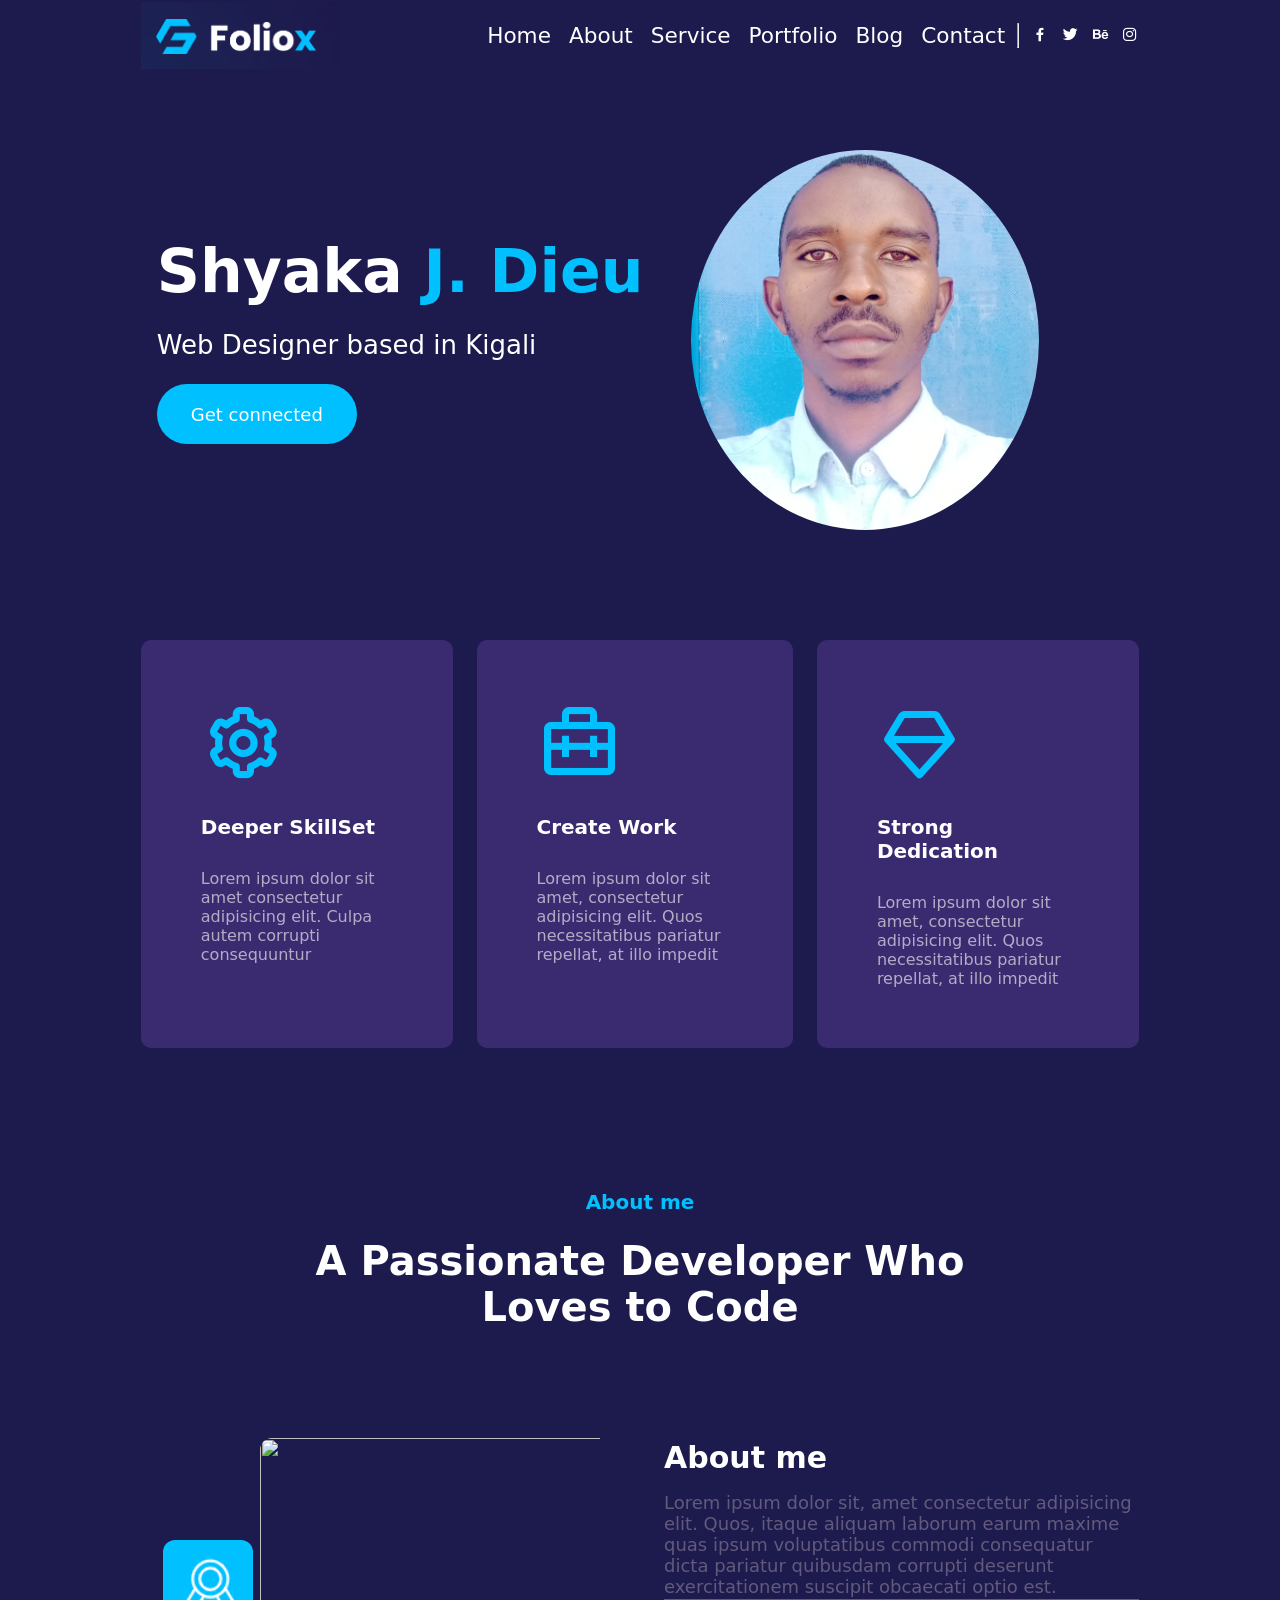
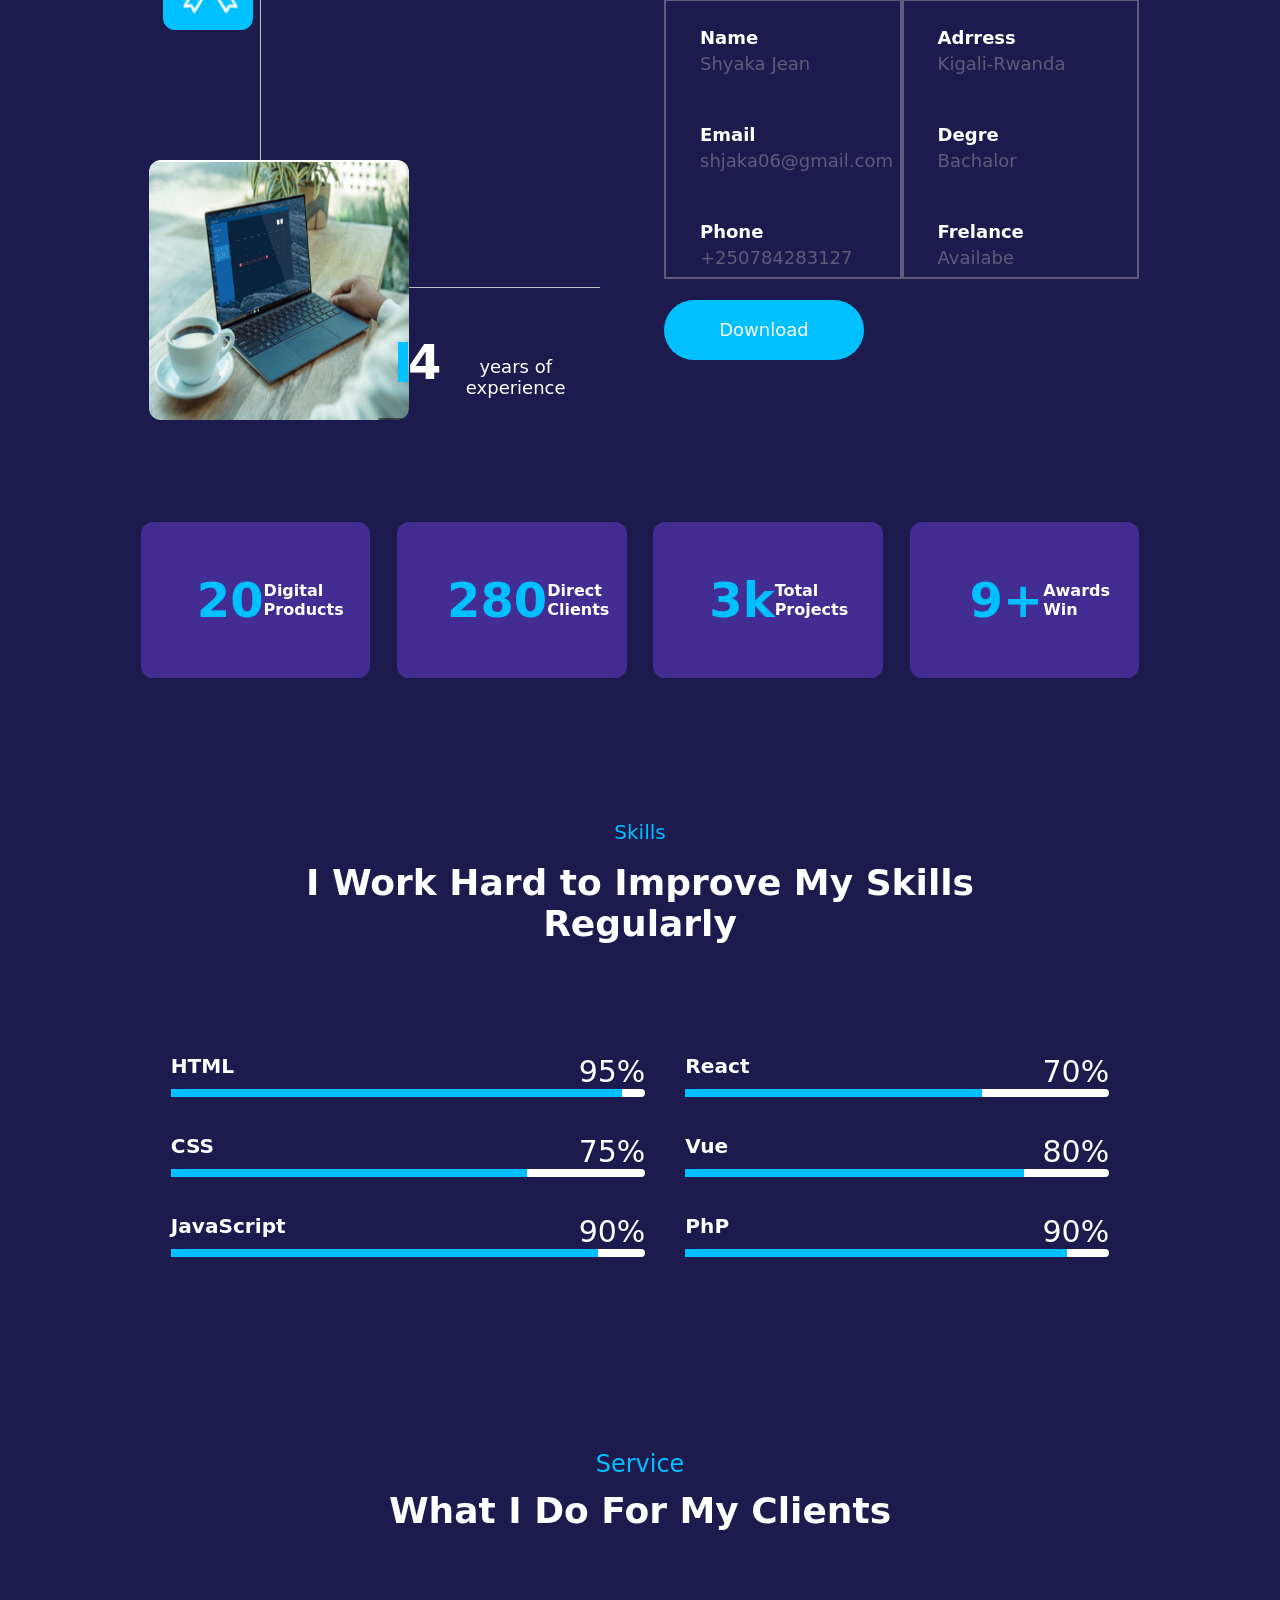
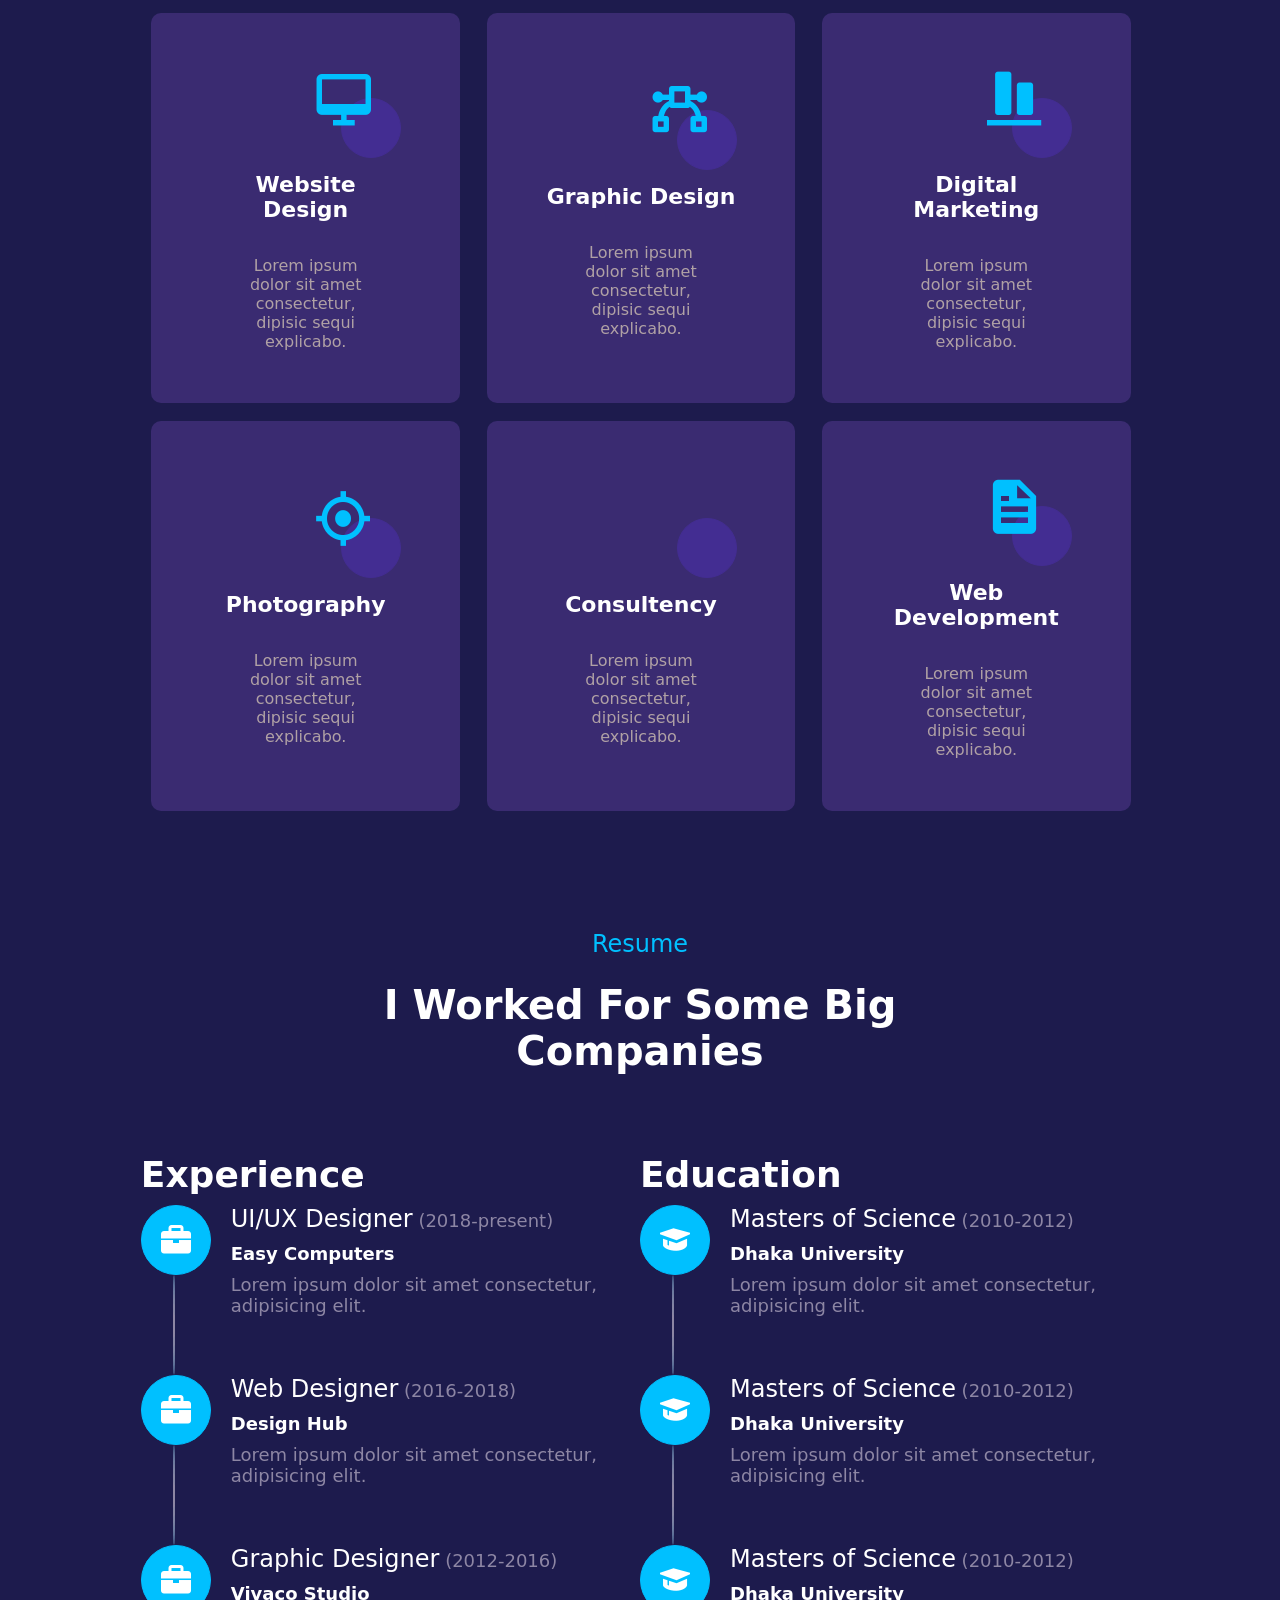
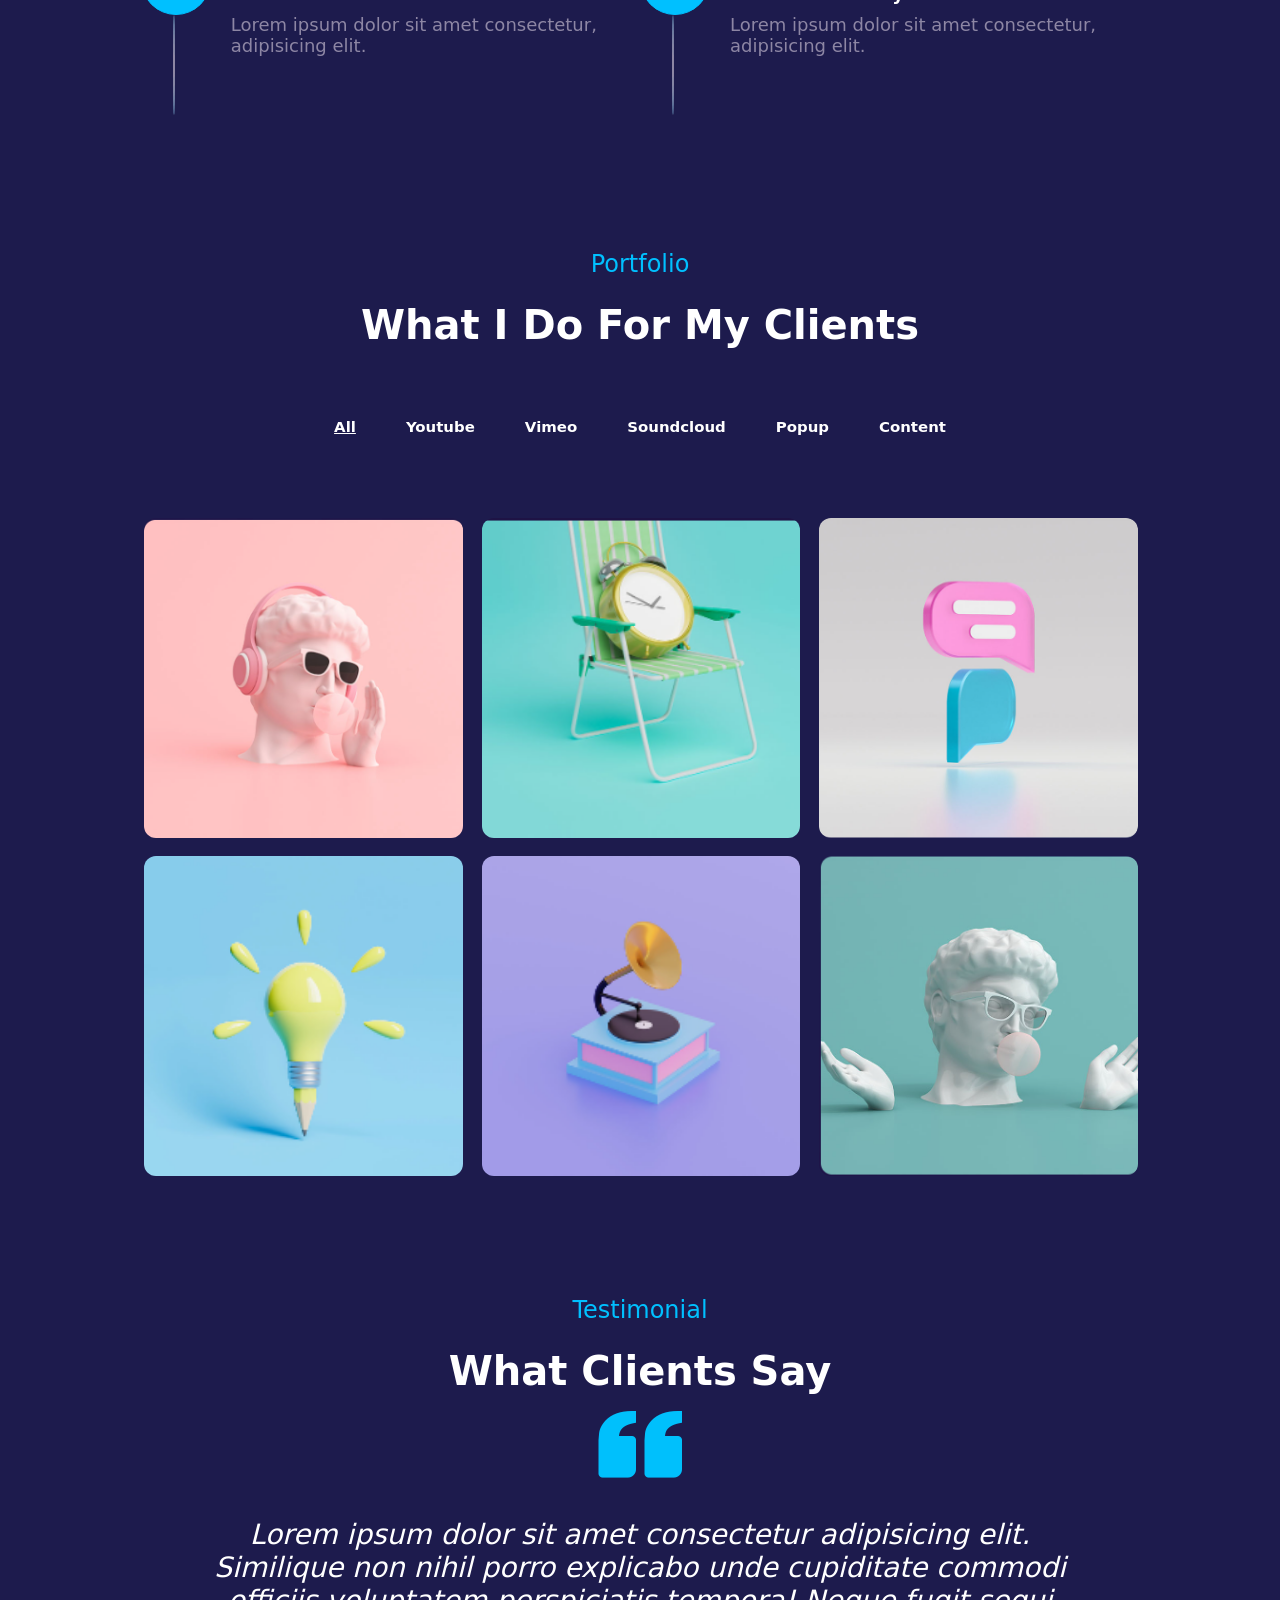
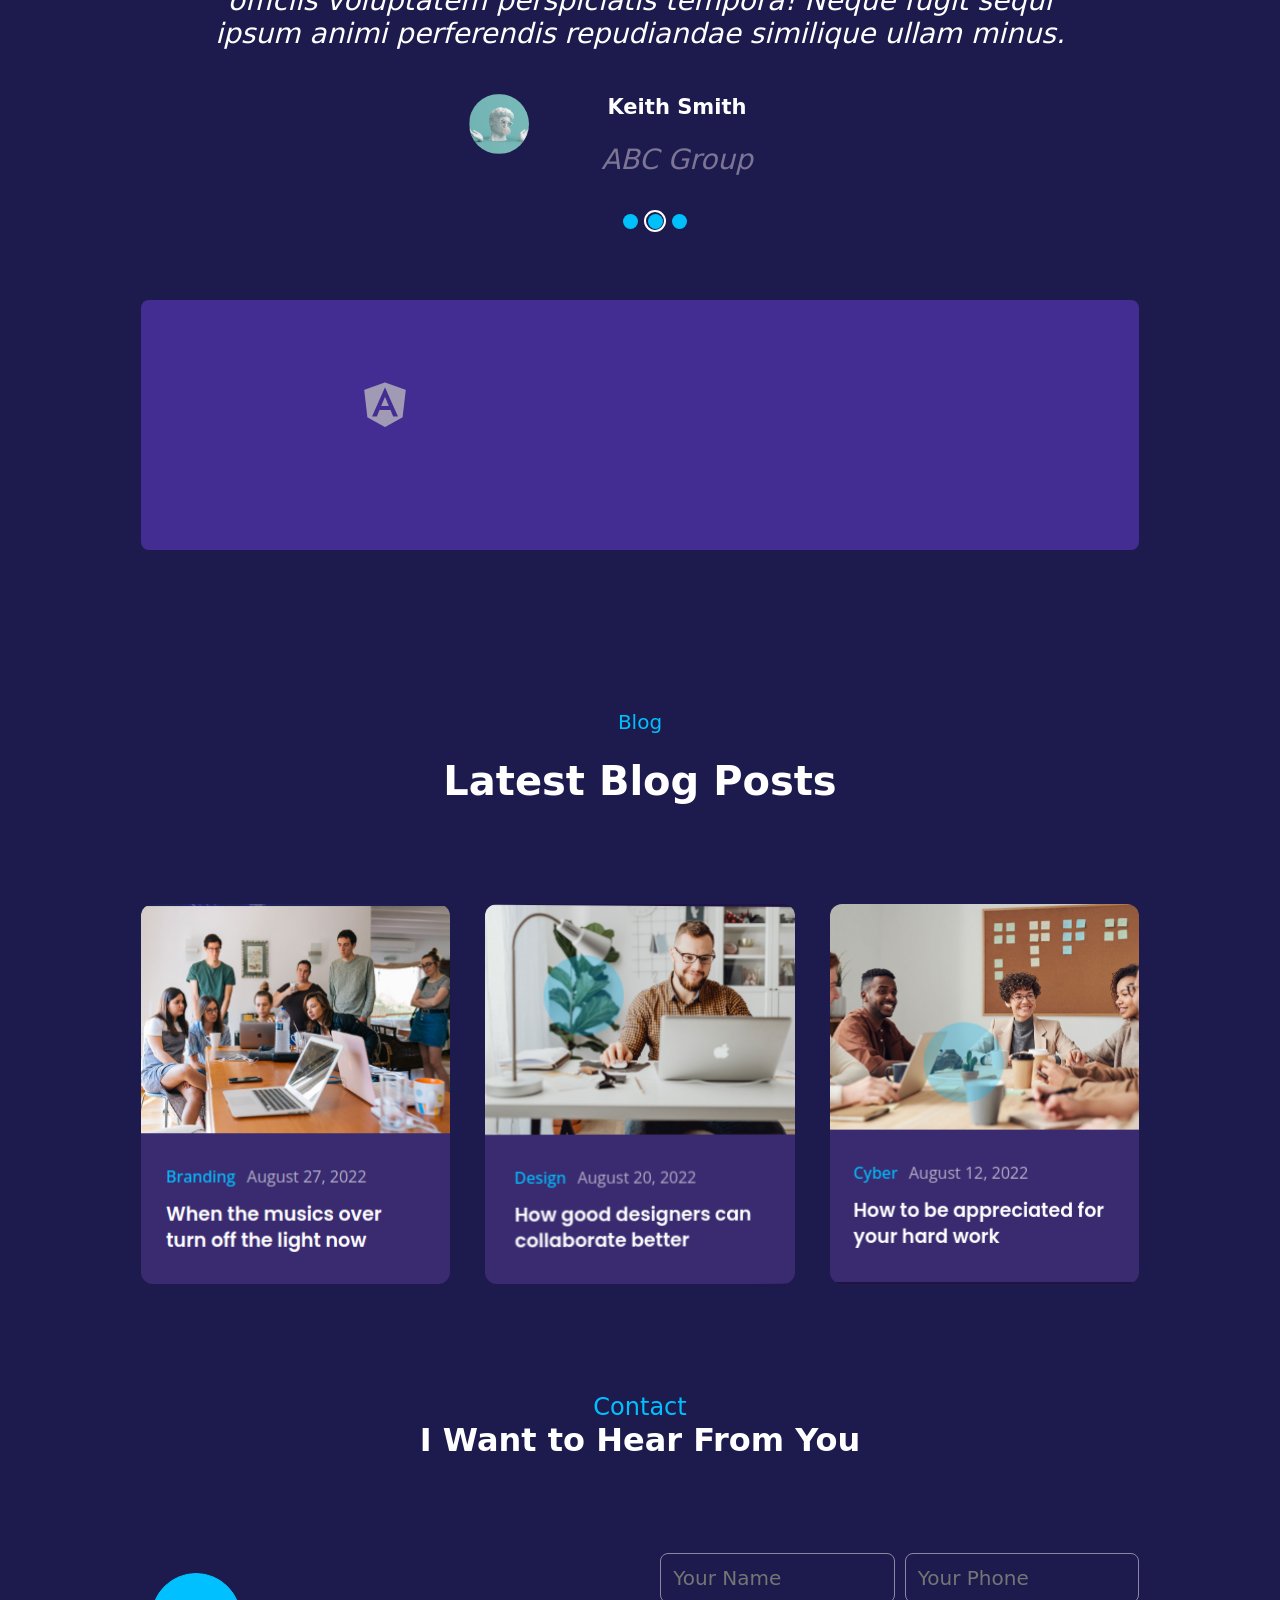
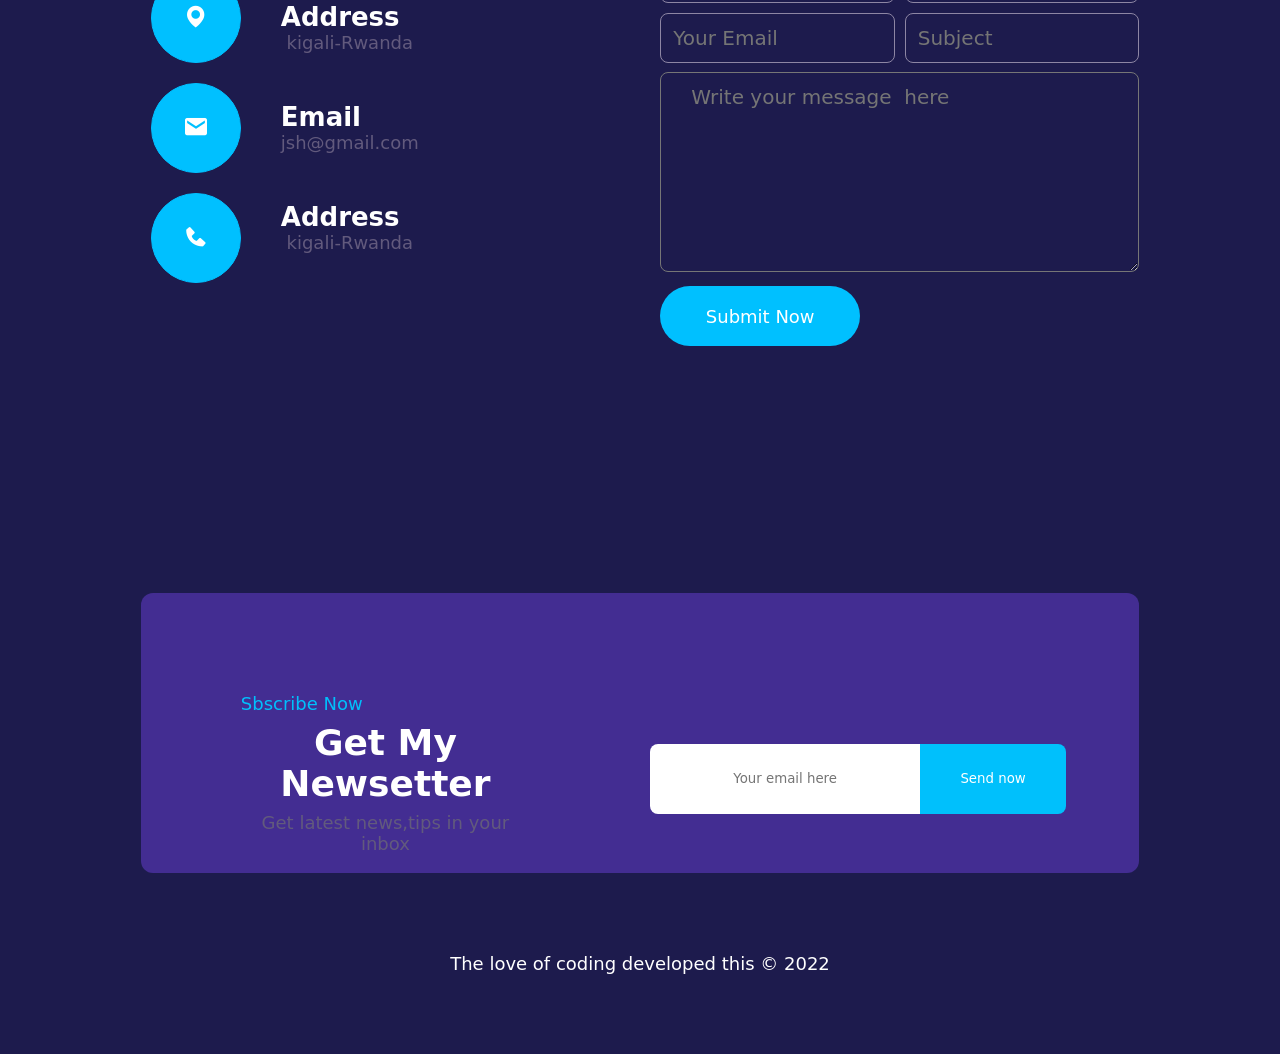
==== commit ae29e1e4: "Updated portfolio" ====
--- a/index.html
+++ b/index.html
@@ -46,10 +46,10 @@
         
     </header>
 
-    <section class="home" id="home">
+  
         <div class="main">
             <div class="title">
-               <h1 >Shyaka <span>Jean de Dieu</span> </h1>
+               <h1 >Shyaka <span>J. Dieu</span> </h1>
                 <p>Web Designer based in Kigali</p>
                 <button>Get connected</button>
             </div>
@@ -60,42 +60,34 @@
         
         <div class="box-container">
             <div class="box">
-                <div class="box1">
-                    <i class='bx bx-cog'></i>
-                    <h4>Deeper SkillSet</h4>  
-                    <p> Lorem ipsum dolor 
-                        sit amet consectetur 
-                        adipisicing elit. 
-                        Culpa autem corrupti consequuntur 
-                    </p>
-                </div>
-               
+                <i class='bx bx-cog'></i>
+                <h4>Deeper SkillSet</h4>  
+                <p> Lorem ipsum dolor 
+                    sit amet consectetur 
+                    adipisicing elit. 
+                    Culpa autem corrupti consequuntur 
+                </p>
             </div>
             <div class="box">
-                <div class="box2" >
-                    <i class='bx bx-briefcase-alt-2'></i>
-                    <h4>Create Work</h4>
-                    <p>Lorem ipsum dolor sit amet, 
-                        consectetur adipisicing elit. 
-                        Quos necessitatibus pariatur repellat, 
-                        at illo impedit
-                    </p>
-                </div>
-
+                <i class='bx bx-briefcase-alt-2'></i>
+                <h4>Create Work</h4>
+                <p>Lorem ipsum dolor sit amet, 
+                    consectetur adipisicing elit. 
+                    Quos necessitatibus pariatur repellat, 
+                    at illo impedit
+                </p>
             </div>
             <div class="box">
-                <div class="box3" >
-                    <i class='bx bx-diamond' ></i>
-                    <h4>Strong Dedication</h4>
-                    <p>Lorem ipsum dolor sit amet, 
-                        consectetur adipisicing elit. 
-                        Quos necessitatibus pariatur repellat, 
-                        at illo impedit
-                    </p>
-                </div>
-            </div>
-        </div>
-    </section>
+                <i class='bx bx-diamond' ></i>
+                <h4>Strong Dedication</h4>
+                <p>Lorem ipsum dolor sit amet, 
+                    consectetur adipisicing elit. 
+                    Quos necessitatibus pariatur repellat, 
+                    at illo impedit
+                </p>
+            </div>
+        </div>
+  
 
     <section class="about" id="about">
         
@@ -106,7 +98,7 @@
         <div class="about-content">
             <div class="content1">
                 <img class="img1" src="images/image3.jpg">
-                <img class="img2" src="images/image2.jpg">
+                <img class="img2" src="images/comput.png">
                 <img class="top-logo" src="images/ic1.png">
                 <div class="about-bottom"><hr><h3>4</h3><p>years of experience </p></div>
             </div>
@@ -115,7 +107,7 @@
                 <p>Lorem ipsum dolor sit, amet consectetur adipisicing elit. Quos, 
                 itaque aliquam laborum earum maxime quas ipsum voluptatibus commodi 
                 consequatur dicta pariatur quibusdam 
-                corrupti deserunt exercitationem suscipit obcaecati optio est ut!
+                corrupti deserunt exercitationem suscipit obcaecati optio est.
                 </p>
                 <div class="tables">
                     <div class="table1">
@@ -403,7 +395,7 @@
             <span>Portfolio</span>
             <h4>What I Do For My Clients</h4>
             <div class="sub-title">
-                <h5>All</h5>
+               <h5> <a href="#pop1">All</a></h5>
                 <h5>Youtube</h5>
                 <h5>Vimeo</h5>
                 <h5>Soundcloud</h5>
@@ -413,17 +405,67 @@
         </di >
         <div class="contents">
             <div class="image1 ">
+                <div class="pop-up" id="pop1">
+                    <h3>Axe Droow</h3>
+                    <p>YouTube</p>
+                </div>
+            </div>
+            <div class="image2 ">
                 <div class="pop-up">
-                    <h2>Title</h2>
-                    <p>YouTube</p>
-                </div>
-            </div>
-            <div class="image2 "></div>
-            <div class="image3 "></div>
-            <div class="image4 "></div>
-            <div class="image5 "></div>
-            <div class="image6 "></div>
+                    <h3>Mockup Clock</h3>
+                    <p>Vimeo</p>
+                </div>
+            </div>
+            <div class="image3 ">
+                <div class="pop-up">
+                    <h3>Afra Porter</h3>
+                    <p>Soundcloud</p>
+                </div>
+            </div>
+            <div class="image4 ">
+                <div class="pop-up">
+                    <h3>Good Idea</h3>
+                    <p>Popup</p>
+                </div>
+            </div>
+            <div class="image5 ">
+                <div class="pop-up">
+                    <h3>Margic Art</h3>
+                    <p>Popup</p>
+                </div>
+            </div>
+            <div class="image6 ">
+                <div class="pop-up">
+                    <h3>Creative design</h3>
+                    <p>Content</p>
+                </div>
+            </div>
             
+        </div>
+        <div class="testimonial" >
+            <span>Testimonial</span>
+            <h4>What Clients Say</h4>
+            <div><i class='bx bxs-quote-left'></i></div>
+            <p>Lorem ipsum dolor sit amet consectetur adipisicing elit. 
+                Similique non nihil porro explicabo unde cupiditate 
+                commodi officiis voluptatem perspiciatis tempora! 
+                Neque fugit sequi 
+                ipsum animi perferendis repudiandae similique
+                 ullam minus.</p>
+            <div class="fot">
+                <div class="photo"></div>
+                <div class="description">
+                    <h3>Keith Smith</h3>
+                    <p>ABC Group</p>
+                </div>
+            </div>
+            <div class="dot-links">
+                <div></div>
+                <div class="big-circle">
+                    <div class="small-circle" ></div>
+                </div >
+                <div></div>
+            </div>
         </div>
     </section>
 
@@ -440,12 +482,18 @@
             <h4>Latest Blog Posts</h4>
         </div>
         <div class="blog-news">
-            <div class="img1"></div>
-            <div class="img2"></div>
-            <div class="img3"></div>
-        </div>
-    </section>
-
+            <div class="img1" onclick="blogData(0)"></div>
+            <div class="img2" onclick="blogData(1)"></div>
+            <div class="img3" onclick="blogData(2)"></div>
+        </div>
+    </section>
+    <div class="blog-overlay">
+        <div class="blog-window">
+            <div class="blog-display">
+            </div>
+        </div>
+        <span class="close">x</span>
+    </div>
 
     <section class="contact" id="contact">
     
@@ -469,7 +517,8 @@
                     <p>kigali-Rwanda</p>
                 </div>
             </div>
-            <form id="login-form" name="myForm" class="write-for-me" onsubmit=" return validationForm() " method="get">
+            <div class="error"></div>
+            <form id="login-form" name="myForm" class="write-for-me" onsubmit=" return validationForm() " method="post">
                 <div class="small-in">
                     <input type="text" id="username" name="username" placeholder="Your Name">
                     <input type="text" id="phone" name="phone" placeholder="Your Phone"  onsubmit="return validatePhone(phone)">
@@ -482,7 +531,7 @@
         </div>
 
     </section>
-    <section>
+    <footer>
         <div class="subscribe-box">
             <div class="box-area1">
                 <span>Sbscribe Now</span>
@@ -492,19 +541,17 @@
             <div class="box-area2">
                 <input type="email" id="email" placeholder="Your email here" >
                 <input type="submit" id="send-it" value="Send now" >
-              
-                
-                
-
-            </div>
-        </div>
-        <p>The love of coding developed this &copy 2022 </p>
-
-   </section>
-
+            </div>
+        </div>
+
+        <div class="end-paragraph"><p>The love of coding developed this &copy 2022 </p>
+        </div>
+        
+  
+    </footer>
 
 
    <script src="toggleButton.js"></script>
-                                                                                                                                                                                                                                                                                                                                                                                                                                                                                                                                                                                                                                                                                                                                                                                                                                                                                                                                                                                                                                                                                                                                                                                                                                                                                                                                                                                                                                                                                                                                                                                                                                                                                                                                                                                                                                                                                                                                                                                                                                                                                                                                                                                                                                                                                                                                                                                                                                                                                                                                                                                                                                                                                                                                                                                                                                                                                                                                                                                                                                                                                                                                                                                                                                                                                                                                                                                                                                                                                                                                                                                                                                                                                                                                                                                                                                                                                                                                                                                                                                                                                                                                                                                                                                                                                                                                                                                                                                                                                                                                                                                                                                                                                                                                                                                                                                                                                                                                                                                                                                                                                                                                                                                                                                                                                                                                                                                                                                                                                                                                                                                                                                                                                                                                                                                                                                                                                                                                                                                                                                                                                                                                                                                                                                                                                                                                                   
+   <script src="blog.js"></script>                                                                                                                                                                                                                                                                                                                                                                                                                                                                                                                                                                                                                                                                                                                                                                                                                                                                                                                                                                                                                                                                                                                                                                                                                                                                                                                                                                                                                                                                                                                                                                                                                                                                                                                                                                                                                                                                                                                                                                                                                                                                                                                                                                                                                                                                                                                                                                                                                                                                                                                                                                                                                                                                                                                                                                                                                                                                                                                                                                                                                                                                                                                                                                                                                                                                                                                                                                                                                                                                                                                                                                                                                                                                                                                                                                                                                                                                                                                                                                                                                                                                                                                                                                                                                                                                                                                                                                                                                                                                                                                                                                                                                                                                                                                                                                                                                                                                                                                                                                                                                                                                                                                                                                                                                                                                                                                                                                                                                                                                                                                                                                                                                                                                                                                                                                                                                                                                                                                                                                                                                                                                                                                                                                                                                                                                                                                                                
 </body>
 </html>
--- a/index.css
+++ b/index.css
@@ -9,7 +9,7 @@
 }
 
 body {
-  padding: 0 8%;
+  padding: 0 11%;
   background-color: #1D1B4D;
   overflow-x: hidden;
   font-size: large;
@@ -23,7 +23,7 @@
   align-items: center;
   position: fixed;
   left: 0;
-  padding: 0 8%;
+  padding: 0 11%;
   height: 70px;
   width: 100%;
   background-color: transparent;
@@ -133,136 +133,59 @@
 
 
   .main .boxOfImage{
-  width: 350px;
-  height: 350px;
+  width:  380px;
+  height: 380px;
   background-color: rgb(39, 48, 100);
   background-image: url("images/profile.jpg");
   background-position: center;
   background-size: cover;
   border-radius: 50%;
   background-position-y: -260px;
-  margin-right: 80px;
+  margin-right: 100px;
 
 }
 
  .box-container {
-  display: flex;
-  justify-content: space-between;
+  display: grid;
+  grid-template-columns: auto auto auto;
   height: 400px;
-  width: 100%;
-}
-
- .box {
-  width: 30%;
+  gap: 24px;
+  width: 100%;
+}
+
+.box {
+  width: 100%;
   height: 100%;
-  background-color: #3A2B71;
-  border-radius: 12px;
+  clear: both;
+  float: left;
+  position: relative;
+  background-color: #3a2b71;
+  border-radius: 10px;
+  padding: 60px;
   display: flex;
   flex-direction: column;
   align-items: left;
-  justify-content: space-between;
-}
-  .box .box1 i{
-  width:200px;
-  height: 15px;
+  gap: 30px;
+}
+
+.box  i{
   color: #00C0FF;
   font-size: 85px;
   text-align: left;
-  padding: auto;
-  padding-top: 32px;
-
-}
-.box .box1 h4{
-
-  width:200px;
-  height: 15px;
+
+}
+.box  h4{
   color: white;
   font-size: 20px ;
-  padding-top: 40px;
-  padding-left: 32px;
-  text-align: left;
-
-  
-
-}
-.box .box1 p{
-
-  width:200px;
-  height: 15px;
+  text-align: left;
+}
+.box  p {
   color: #B2ADC5;
   font-size: 16px;
-  padding-top: 40px;
-  text-align: left;
-  padding-left: 32px;
-}
-
-.box .box2 i{
-  width:200px;
-  height: 15px;
-  color: #00C0FF;
-  font-size: 85px;
-  text-align: left;
-  padding: auto;
-  padding-top: 32px;
-  /* padding-left: ; */
-  
-}
-.box .box2 h4{
-
-  width:200px;
-  height: 15px;
-  color: white;
-  font-size: 20px ;
-  padding-top: 40px;
-  padding-left: 32px;
-  text-align: left;
-}
-.box .box2 p{
-
-  width:200px;
-  height: 15px;
-  color: #B2ADC5;
-  font-size: 16px;
-  padding-top: 40px;
-  text-align: left;
-  padding-left: 32px;
-}
-.box .box3 i{
-  width:200px;
-  height: 15px;
-  color: #00C0FF;
-  font-size: 85px;
-  text-align: left;
-  padding: auto;
-  padding-top: 32px;
-  /* padding-left: ; */
-  
-}
-.box .box3 h4{
-
-  width:200px;
-  height: 15px;
-  color: white;
-  font-size: 20px ;
-  padding-top: 40px;
-  padding-left: 32px;
-  text-align: left;
-}
-.box .box3 p{
-  width:200px;
-  height: 15px;
-  color: #B2ADC5;
-  font-size: 16px;
-  padding-top: 40px;
-  text-align: left;
-  padding-left: 32px;
-}
-
+  text-align: left;
+}
 
 /* The style of About Section */
-
-
-
 .about {
   padding-top: 120px;
   height: 900px;
@@ -279,7 +202,6 @@
   margin-top: 24px;
   font-size: 40px;
 }
-
 .about-content {
   display: flex;
   width: 100%;
@@ -292,7 +214,6 @@
   position: relative;
   padding: 12px;
 }
-
 .content1 .img1{
   height: 450px; 
   top: 38px;
@@ -339,11 +260,12 @@
   margin-left: 8px;
   height: 40px;
   border: 5px solid #00C0FF;
-  margin-top: 0;
+  margin-top: -30px;
 }
 
 .about-bottom h3 {
   font-size: 48px;
+  margin-top: -30px;
 }
 
 .content2 {
@@ -373,10 +295,12 @@
 .content2 button {
 margin-top: 3px;
 }
+
 .tables{
   margin-top: 48px;
   display: flex;
 }
+
 .content2 .tables .table1 {
   justify-content: space-between;
   text-align: left;
@@ -388,10 +312,10 @@
   border: 2px solid #625A7D;
 }
 .content2 .tables .table1 h4{
-color:#fff;
-padding-top: 24px;
-padding-left: 34px;
-text-align: left;
+  color:#fff;
+  padding-top: 24px;
+  padding-left: 34px;
+  text-align: left;
 
 }
 .content2 .tables .table1 P{
@@ -400,7 +324,6 @@
 padding-left: 34px;
 text-align: left;
 }
-
 
 .content2 .tables .table2{
   text-align: left;
@@ -410,9 +333,6 @@
   padding: auto;
   padding-top: 2px;
   border: 2px solid #625A7D;
-  
-
-
 }
 .content2 .tables .table2 h4{
 color:#fff;
@@ -422,19 +342,19 @@
 
 }
 .content2 .tables .table2 P{
-color:#625A7D;
-padding-top: 5px;
-padding-left: 34px;
-text-align: left;
+  color:#625A7D;
+  padding-top: 5px;
+  padding-left: 34px;
+  text-align: left;
 }
 
 .content-boxes{
- width:100%;
- height: 300px;
- display: flex;
-  margin-top: 30px;
-  justify-content: space-between;
-  align-items: center;
+width:100%;
+height: 300px;
+display: flex;
+margin-top: 30px;
+justify-content: space-between;
+align-items: center;
 
 }
 .content-boxes .box1{
@@ -448,7 +368,6 @@
   text-align: center;
   row-gap: 1px;
   justify-content: space-between;
-  /* margin: 30px; */
 }
 .content-boxes .box1 h4{
   padding-left: 56px;
@@ -457,7 +376,6 @@
 }
 .content-boxes .box1 p{
   padding-right: 56px;
-  /* color:#00C0FF; */
   font-size: 16px;
   text-align: left;
   font-weight: bold;
@@ -474,9 +392,7 @@
   text-align: center;
   row-gap: 1px;
   justify-content: space-between;
-  /* margin: 30px; */
-}
-
+}
 
 .content-boxes .box2 h4{
   padding-left: 50px;
@@ -485,13 +401,10 @@
 }
 .content-boxes .box2 p{
   padding-right: 50px;
-  /* color:#00C0FF; */
   font-size: 16px;
   text-align: left;
   font-weight: bold;
 }
-
-
 .content-boxes .box3{
   width: 23%;
   height: 52%;
@@ -503,7 +416,6 @@
   text-align: center;
   row-gap: 1px;
   justify-content: space-between;
-  /* margin: 30px; */
 }
 .content-boxes .box3 h4{
   padding-left: 56px;
@@ -622,10 +534,6 @@
   height: 100%;
   background-color: #00C0FF;
 }
-
-
-
-
 /* Section of service */
 .service{
   padding-top: 100px;
@@ -655,7 +563,6 @@
   margin-top:80px;
   gap: 18px;
   padding-right: 0px;
-  
   width: 100%;
 
 }
@@ -667,12 +574,11 @@
   gap: 4px;
   
 }
-.service-box-parts .box .logos{
+.service-box-parts .box .logos {
   display: flex;
   flex-direction: column;
 }
-.service-box-parts .box .logos i{
-
+.service-box-parts .box .logos i {
   width:50px;
   height: 10px;
   color: #00C0FF;
@@ -692,17 +598,13 @@
   align-items: center;
   margin-left:130px ;
   margin-bottom: 10px;
-  padding-left: 24px;;
-
-
+  padding-left: 24px;
 }
 
 .service-box-parts .box h4{
   font-size: 22px;
   padding: 0px;
   text-align: center;
-
-
 }
 
 
@@ -719,7 +621,6 @@
   margin-top:200px;
   height: 900px;
   width: 100%;
-  /* background-color: brown; */
 }
 .resume .resume-title{
   padding-top:80px;
@@ -734,14 +635,13 @@
   padding-top: 24px;
   font-size: 40px;
 }
-/* container class refers to the hole RESUME Subject  */
 .container {
   display: grid; /* Enable grid layout */
   grid-template-columns: 1fr 1fr; /* Split the container into two equal columns */
   grid-template-rows: 1fr 1fr; /* Split the container into two equal rows */
   justify-content: left;
 }
-/* sub-container stands for EXPERIENCE AND EDUCATION CONTENTES */
+/* sub-container stands for EXPERIENCE AND EDUCATION CONTENTS */
 
 .sub-container {
   display: grid; /* Enable grid layout for the subcontainers */
@@ -814,9 +714,12 @@
 }
 
 .portfolio{
-  margin-top:200px;
-  height: 950px;
-  width: 100%;
+  margin-top:100px;
+  height: 1250px;
+  width: 100%;
+}
+.portfolio:hover{
+  color:#00C0FC
 }
 
 
@@ -838,6 +741,10 @@
   gap: 50px;
   margin-top: 70px;
 } 
+.portfolio .sub-title a:hover {
+  color: #00C0FC;
+  cursor: pointer;
+}
 .portfolio .contents{
   height:80px;
   padding: 2px;
@@ -863,6 +770,18 @@
   
  
 } 
+
+.portfolio .contents  .pop-up h3{
+  text-align: left;
+  padding-left: 18px;
+  margin-top: 9px ;
+}
+.portfolio .contents  .pop-up p{
+  color: #B2ADC5;
+  margin-top: 6px;
+  text-align: left;
+  padding-left: 18px;
+}
 .portfolio .contents .image1{
   background-image: url("images/headphone.png");
   position: relative;
@@ -874,43 +793,221 @@
   position: absolute;
   left: 10%;
   bottom:-30%;
-  background-color: #000;
-  width: 80%;
-  height: 60px;
-  transition: 0.5s ease;
-}
+  background-color: #1D1B4D;
+  width: 85%;
+  height: 80px;
+  transition: 0.2s ease;
+}
+
 
 .portfolio .contents .image1:hover .pop-up {
   position: absolute;
   left: 10%;
   bottom:10%;
-  background-color: #000;
-  width: 80%;
-  height: 60px;
+  background-color: #1D1B4D;
+  /* width: 80%;
+  height: 70px; */
 }
 
  .portfolio .contents .image2{
   background-image: url('images/watch.png');
-}
-
-.portfolio .contents .image3{
+  position: relative;
+  cursor: pointer;
+  overflow: hidden;
+}
+.portfolio .contents .image2 .pop-up {
+  position: absolute;
+  left: 10%;
+  bottom:-30%;
+  background-color: #1D1B4D;
+  width: 85%;
+  height: 80px;
+  transition: 0.2s ease;
+}
+.portfolio .contents .image2:hover .pop-up {
+  position: absolute;
+  left: 10%;
+  bottom:10%;
+  background-color: #1D1B4D;
+  width: 85%;
+  height: 80px;
+}
+
+.portfolio .contents .image3 { 
   background-image: url('images/flower.png');
-  }
-
+  position: relative;
+  overflow: hidden;
+  cursor: pointer;
+  }
+
+.portfolio .contents .image3 .pop-up {
+  position: absolute;
+  left: 10%;
+  bottom:-30%;
+  background-color: #1D1B4D;
+  width: 85%;
+  height: 80px;
+  transition: 0.2s ease;
+}
+
+.portfolio .contents .image3:hover .pop-up {
+  position: absolute;
+  left: 10%;
+  bottom:10%;
+  background-color: #1D1B4D;
+  width: 85%;
+  height: 80px;
+}
 .portfolio .contents .image4{
-    background-image: url('images/sun.png');
+  background-image: url('images/sun.png');
+  position:relative;
+  cursor: pointer;
+  overflow: hidden;
+  
  }
-
-.portfolio .contents .image5{
- background-image: url('images/microphne.png');
+ .portfolio .contents .image4 .pop-up {
+  position: absolute;
+  left: 10%;
+  bottom:-30%;
+  background-color: #1D1B4D;
+  width: 85%;
+  height: 80px;
+  transition: 0.2s ease;
+}
+
+.portfolio .contents .image4:hover .pop-up {
+  position: absolute;
+  left: 10%;
+  bottom:10%;
+  background-color: #1D1B4D;
+  width: 85%;
+  height: 80px;
+}
+
+.portfolio .contents .image5 {
+  background-image: url('images/microphne.png');
+  cursor: pointer;
+  position: relative;
+  overflow-y:hidden;
  }
-
-.portfolio .contents .image6{
- background-image: url('images/person.png');
+ .portfolio .contents .image5 .pop-up {
+  position: absolute;
+  left: 10%;
+  bottom:-30%;
+  background-color: #1D1B4D;
+  width: 85%;
+  height: 80px;
+  transition: 0.2s ease;
+}
+
+.portfolio .contents .image5:hover .pop-up {
+  position: absolute;
+  left: 10%;
+  bottom:10%;
+  background-color: #1D1B4D;
+  width: 85%;
+  height: 80px;
+}
+
+.portfolio .contents .image6 {
+  background-image: url('images/person.png');
+  cursor: pointer;
+  position: relative;
+  overflow: hidden;
  }
-
-
-.frameworks{
+ .portfolio .contents .image6 .pop-up {
+  position: absolute;
+  left: 10%;
+  bottom:-30%;
+  background-color: #1D1B4D;
+  width: 85%;
+  height: 80px;
+  transition: 0.2s ease;
+}
+
+.portfolio .contents .image6:hover .pop-up {
+  position: absolute;
+  left: 10%;
+  bottom:10%;
+  background-color: #1D1B4D;
+  width: 85%;
+  height: 80px;
+}
+.testimonial{
+  margin-top: 700px;
+}
+.testimonial i{
+  color: #00C0FC;
+  padding-left: 34px;
+  padding-right: 34px;
+  font-size: 100px;
+  ;
+}
+.testimonial p{
+  font-size: 28px;
+  text-align: center;
+  margin-top: 24px;
+  margin-left: 58px;
+  margin-right: 58px;
+  justify-content: space-between;
+  font-style: italic;
+}
+.testimonial .fot {
+  margin-top: 44px;
+  display:inline-flex;
+  
+}
+.testimonial .fot .photo{
+  width: 60px;
+  height: 60px;
+  border-radius: 50%;
+  background-image: url('images/person.png');
+  background-position: center;
+  background-size: cover;
+}
+.testimonial .fot .description{
+  color:#432D92;
+  margin-left: 14px;
+}
+.description p{
+  color: #7D7596;
+  top: 0;
+}
+.testimonial .dot-links {
+  justify-content: space-between;
+  margin-top: 34px;
+  margin-left: 30px;
+  row-gap: 34px;
+}
+.testimonial .dot-links div{
+  width: 15px;
+  height: 15px;
+  background-color: #00C0FC;
+  display: inline-flex;
+  border-radius: 50%;
+  gap:9px
+}
+.testimonial .dot-links .big-circle{
+  width: 22px;
+  height: 22px;
+  background-color: transparent;
+  display: inline-flex;
+  border-radius: 50%;
+  justify-items: center;border:#fff solid 2px;
+
+}
+.testimonial .dot-links .big-circle .small-circle {
+  width: 15px;
+  height: 15px;
+  background-color: #00C0FC;
+  border-radius: 50%;
+  align-self: center;
+  margin-left: 2px;
+
+}
+
+
+.frameworks {
   display: grid;
   grid-template-columns: repeat(2, 1fr);
   grid-gap: 20px;
@@ -929,53 +1026,104 @@
   color: #A19AB5;
 
 }
-
-
-
 /* This is the Blog section */
 .blog{
   padding-top: 120px;
   height: 700px;
-  margin-bottom: 90px;
-  margin-top: 150px;
+  margin-bottom: 80px;
+  margin-top: 40px;
 }
 .blog span{
   color: #00C0FC;
   font-size: 20px;
 }
-.blog  h4{
+.blog  h4 {
 
   padding-top: 24px;
   font-size: 40px;
 }
-.blog .blog-news{
+.blog .blog-news {
   display: flex;
   justify-content: space-between;
   height: 300px;
   width: 100%;
 }
 
-.blog .blog-news div{
+.blog .blog-news div {
   height: 380px;
   width: 31%;justify-content:space-between ;
   background-position: center;
   background-size: cover;
   background-color: aqua;
   margin-top: 100px;
-  border-radius: 12px;;
-
-}.blog-news  .img1{
+  border-radius: 12px;
+
+}
+.blog-news  .img1 {
   background-image: url("images/pic1.png");
 }
-.blog-news  .img2{
+.blog-news  .img2 {
   background-image: url("images/pic2.png");
 }
-.blog-news  .img3{
+.blog-news  .img3 {
   background-image: url("images/pic3.png");
 }
 
-
-
+.blog-overlay {
+  position: fixed;
+  left: 0;
+  top: 0;
+  width: 100vw;
+  height: 100vh;
+  background-color: #1E1345;
+  z-index: 999;
+  padding: 6% 20%;
+  display: none;
+}
+
+.blog-overlay span {
+  position: absolute;
+  right: 10%;
+  top: 14%;
+  border: 2px solid #fff;
+  padding: 12px;
+  font-size: large;
+  height: 50px;
+  width: 50px;
+  border-radius: 12px;
+  cursor: pointer;
+  transition: 0.4s ease;
+}
+
+.blog-overlay span:hover {
+  border-radius: 50%;
+}
+
+.blog-window {
+  width: 100%;
+  height: 100%;
+  background-color: #1D1B4D;
+  padding: 40px;
+}
+
+.blog-display {
+  width: 100%;
+  height: 100%;
+  overflow-y: scroll;
+  scroll-behavior: smooth;
+  scrollbar-width: 2px;
+  scrollbar-face-color: #1D1B4D;
+}
+
+.blog-window img {
+  width: 100%;
+  height: 500px;
+  border-radius: 24px;
+}
+
+.blog-overlay.active{
+  display: block;
+}
 
 /* The Contact section */
 .contact{
@@ -986,7 +1134,7 @@
   margin-top: 20px;
 }
 
- .contact-title{
+ .contact-title {
   padding: 23px;
   height: 60px;
 }
@@ -1009,21 +1157,21 @@
   margin-top: 100px;
 }
   
-.contact .container-contact .my-address,.write-for-me{
+.contact .container-contact .my-address,.write-for-me {
   width: 50%;
   height: 400px;
   margin-top: 23px;
   text-align: left;
 }
 
-.contact .container-contact .my-address{
+.contact .container-contact .my-address {
   display: flex;
   align-items: left;
   justify-content: left;
   padding-left: 10px;
 }
     
-.my-address .icons div{
+.my-address .icons div {
   height: 90px;
   width: 90px;
   border-radius: 50%;
@@ -1033,11 +1181,13 @@
   margin-top: 20px;
 }
 
-.my-address .icons div i{
-  padding-top: 25px;
+.my-address .icons div i {
+  padding-top: 30px;
   height: 50px;
   width: 50px;
-  justify-content:space-between;
+  font-size: 26px;
+  align-content: center;
+  padding-right: 10px;
 }
 
 .my-address .my-contact h4{
@@ -1051,7 +1201,7 @@
 
 .my-address .my-contact p{
   color: #625A7D;
-  padding-left: 30px;
+  padding-left: 40px;
 }
 
 .write-for-me .small-in {
@@ -1073,25 +1223,25 @@
   padding-left: 12px;
   height: 50px;
   border-radius: 8px;
-  border: 1px solid #B2ADC5;
-  text-align: left;
-  color: #B4AFC6;
+  border: 1px solid#8D86A4;
+  text-align: left;
+  color:  #B2ADC5;
   background-color: transparent;
   font-size: 20px;
   width: 100%;
 }
 
   #login-form #message{
-    width:100%;
-    height: 200px;
-    text-align: left;
-    margin-top:9px;
-    color:#8D86A4;
-    padding-left: 30px;
-    padding-top:12px;
-    border-radius: 8px;
-    background-color: transparent;
-    font-size: 20px;
+  width:100%;
+  height: 200px;
+  text-align: left;
+  margin-top:9px;
+  color:#B4AFC6;
+  padding-left: 30px;
+  padding-top:12px;
+  border-radius: 8px;
+  background-color: transparent;
+  font-size: 20px;
   }
 
   .write-for-me button {
@@ -1100,16 +1250,16 @@
 
  .subscribe-box{
   
-    display: grid;
-    grid-template-columns: repeat(2, 1fr);
-    grid-gap: 20px;
-    align-items: center;
-    margin-top: 100px;
-    width: 100%;
-    height: 280px;
-    background-color: #432D92;
-    justify-content: space-between;
-    border-radius: 12px;
+  display: grid;
+  grid-template-columns: repeat(2, 1fr);
+  grid-gap: 20px;
+  align-items: center;
+  margin-top: 8px;
+  width: 100%;
+  height: 280px;
+  background-color: #432D92;
+  justify-content: space-between;
+  border-radius: 12px;
   }
   .box-area1{
     padding:100px;
@@ -1118,8 +1268,6 @@
   .box-area1 span{
     color: #00C0FC;
     font-size: 18px;
-    
-
   }
   .box-area1 h4{
     font-size: 36px;
@@ -1127,17 +1275,15 @@
 
   }
   .box-area1 p{
-    color: #625A7D;
-    font-size: 18px;
-    margin-top: 8px;
-  }
+  color: #625A7D;
+  font-size: 18px;
+  margin-top: 8px;
+}
 
 .box-area2{
   width: 85%;
   height: 60px;
   display: inline-flex;
-  
-
 }
 .box-area2 input{
   flex-direction: row;
@@ -1165,6 +1311,10 @@
   width: 35%;
   
   }
+  .end-paragraph{
+    margin:80px 0;
+
+  }
 
   /* The style of hamburger button  */
 .toggle-button{
@@ -1184,9 +1334,9 @@
   border-radius: 10px;
 }
 
-@media(max-width:1040px){
+@media(max-width: 1040px){
   body {
-    overflow-x: scroll;
+    overflow-x: hidden;
     width: 100vw;
   }
 
@@ -1275,22 +1425,271 @@
   }
 
   .main .boxOfImage {
-    order: 0;
-    margin-right: 0;
-    height: 320px;
-    width: 320px;
-    margin-top: 48px;
+    /* order: 0; */
+    margin-right: 23px;
+    height: 140px;
+    width: 140px;
+    margin-top: 40px;
     background-size: cover;
     background-position-y: center;
+    position: relative;
+    
   }
 
   .main .title {
     order: 1;
     text-align: center;
     width: 90%;
+    position: absolute;
+     margin-top: 40px;
+    align-items: center;
+
   }
 
   .main .title h1 {
     font-size: 6vw;
   }
+  .main .title p{
+    font-size:3vw;
+  }
+  .main .title button{
+    width: 180px;
+    height: 40px;
+    font-size:2vw;
+  }
+  
+  .box-container {
+  display: grid;
+  grid-template-columns: auto auto;
+  height: 400px;
+  gap: 24px;
+  width: 100%;
+  }
+
+.about {
+  padding-top: 120px;
+  height: 900px;
+  margin-bottom: 300px;
+  margin-top: 30px;
+  margin-top:600px;
+}
+
+.about-content {
+  display: flex;
+  flex-direction: column;
+  width: 100%;
+  height: 620px;
+  margin-top: 70px;
+}
+
+.content1 {
+  display: none;
+}
+
+.content2 {
+  width: 100%;
+  display: flex;
+  flex-direction: column;
+  justify-content: space-between;
+  padding: 40px;
+  gap: 24px;
+}
+
+.tables{
+  margin-top: 100px;
+  display: flex;
+  border-radius: 12px;
+}
+
+.top-logo {
+  display: none;
+}
+.content-boxes{
+  display: grid;
+  grid-template-columns: auto auto auto;
+  width:100%;
+  height: 300px;
+  gap: 20px;
+}
+.content-boxes .box1 {
+  width: 100%;
+  height: 100%;
+  
+}
+.content-boxes .box2 {
+  width: 100%;
+  height: 100%;
+}
+.content-boxes .box3 { 
+  width: 100%;
+  height: 100%;
+} 
+  .content-boxes .box4 {
+    width: 100%;
+    height: 100%;
+  }
+  .skills{
+  height: 500px;
+  width: 100%;
+}
+.skills-content {
+  display: grid;
+  grid-template-columns: auto;
+  padding: 10px;
+  height: 260px;
+  margin-top: 80px; 
+}
+  .service{
+  padding-top: 100px;
+  height:900px;
+  margin-bottom: 20px;
+  margin-top: 30px;
+}
+  .service-box-parts{
+  height:0px;
+  padding: 2px;
+  margin-bottom: 0;
+  display: grid;
+  grid-template-columns: auto auto;
+  justify-content:space-evenly;
+  margin-left: 0;
+  margin-top:80px;
+  gap: 18px;
+  padding-right: 0px;
+  width: 100%;
+}
+  .service-box-parts .box{
+  justify-content: center;
+  height: 390px;
+  width:100% ;
+  background-color:#3A2B71;
+  gap: 4px;
+}
+
+.resume{
+  margin-top:600px;
+  height: 1200px;
+  width: 100%;
+  background-color: brown;
+}
+.container {
+  display: grid; 
+  grid-template-columns: auto ;
+  grid-template-rows: auto auto ;
+  justify-content: left;
+  width: 100%;
+  height: auto;
+}
+.sub-container {
+  display: grid; 
+  grid-template-columns: auto auto;
+  margin-top: 10px;
+  text-align: left;
+  width: 100%;
+  height: 100%;
+}
+.container  div h3{
+  text-align: left;
+  margin-top: 40px;
+  font-size: 32px;
+}
+.sub-container .circle div{
+  height: 60px;
+  width: 60px;
+
+}.sub-container .circle  div i{
+  color:#fff;
+  padding-top:16px;
+  padding-right: 10px;
+  font-size: 30px;
+}
+.sub-container .circle .line{
+  height: 60px;
+  width: 0px;
+  border: 1px solid #8D86A4;
+  margin-left: 32px;
+
+}
+
+
+.portfolio{
+  margin-top:150px;
+  height: 1250px;
+  width: 100%;
+}
+
+
+}
+
+
+
+@media(max-width: 767px){
+  .box-container {
+  display: grid;
+  grid-template-columns: auto;
+  height: 400px;
+  gap: 24px;
+  width: 100%;
+  }
+  .content-boxes{
+    display: grid;
+    grid-template-columns: auto auto;
+    width:100%;
+    height: 300px;
+  }
+    /* .service-box-parts{
+  height:0px;
+  padding: 2px;
+  margin-bottom: 0;
+  display: grid;
+  grid-template-columns: auto ;
+  justify-content:space-evenly;
+  margin-left: 0;
+  margin-top:80px;
+  gap: 18px;
+  padding-right: 0px;
+  width: 100%;
+} */
+.resume .resume-title{
+  padding-top:60px;
+
+}
+.resume-title span{
+  color:#00C0FF;
+  font-size: 20px;
+ 
+}
+.resume-title h4{
+  padding-top: 24px;
+  font-size: 32px;
+}
+ 
+
+}
+
+@media(max-width: 639px){
+  .service-box-parts{
+  height:0px;
+  padding: 2px;
+  margin-bottom: 0;
+  display: grid;
+  grid-template-columns: auto ;
+  /* justify-content:space-evenly; */
+  margin-left: 0;
+  margin-top:80px;
+  gap: 18px;
+  padding-right: 0px;
+  width: 100%;
+}
+.resume{
+  margin-top:600px;
+  height: 1200px;
+  width: 100%;
+  background-color: brown;
+}
+.resume .resume-title{
+  padding-top:40px;
+
+}
+
 }
